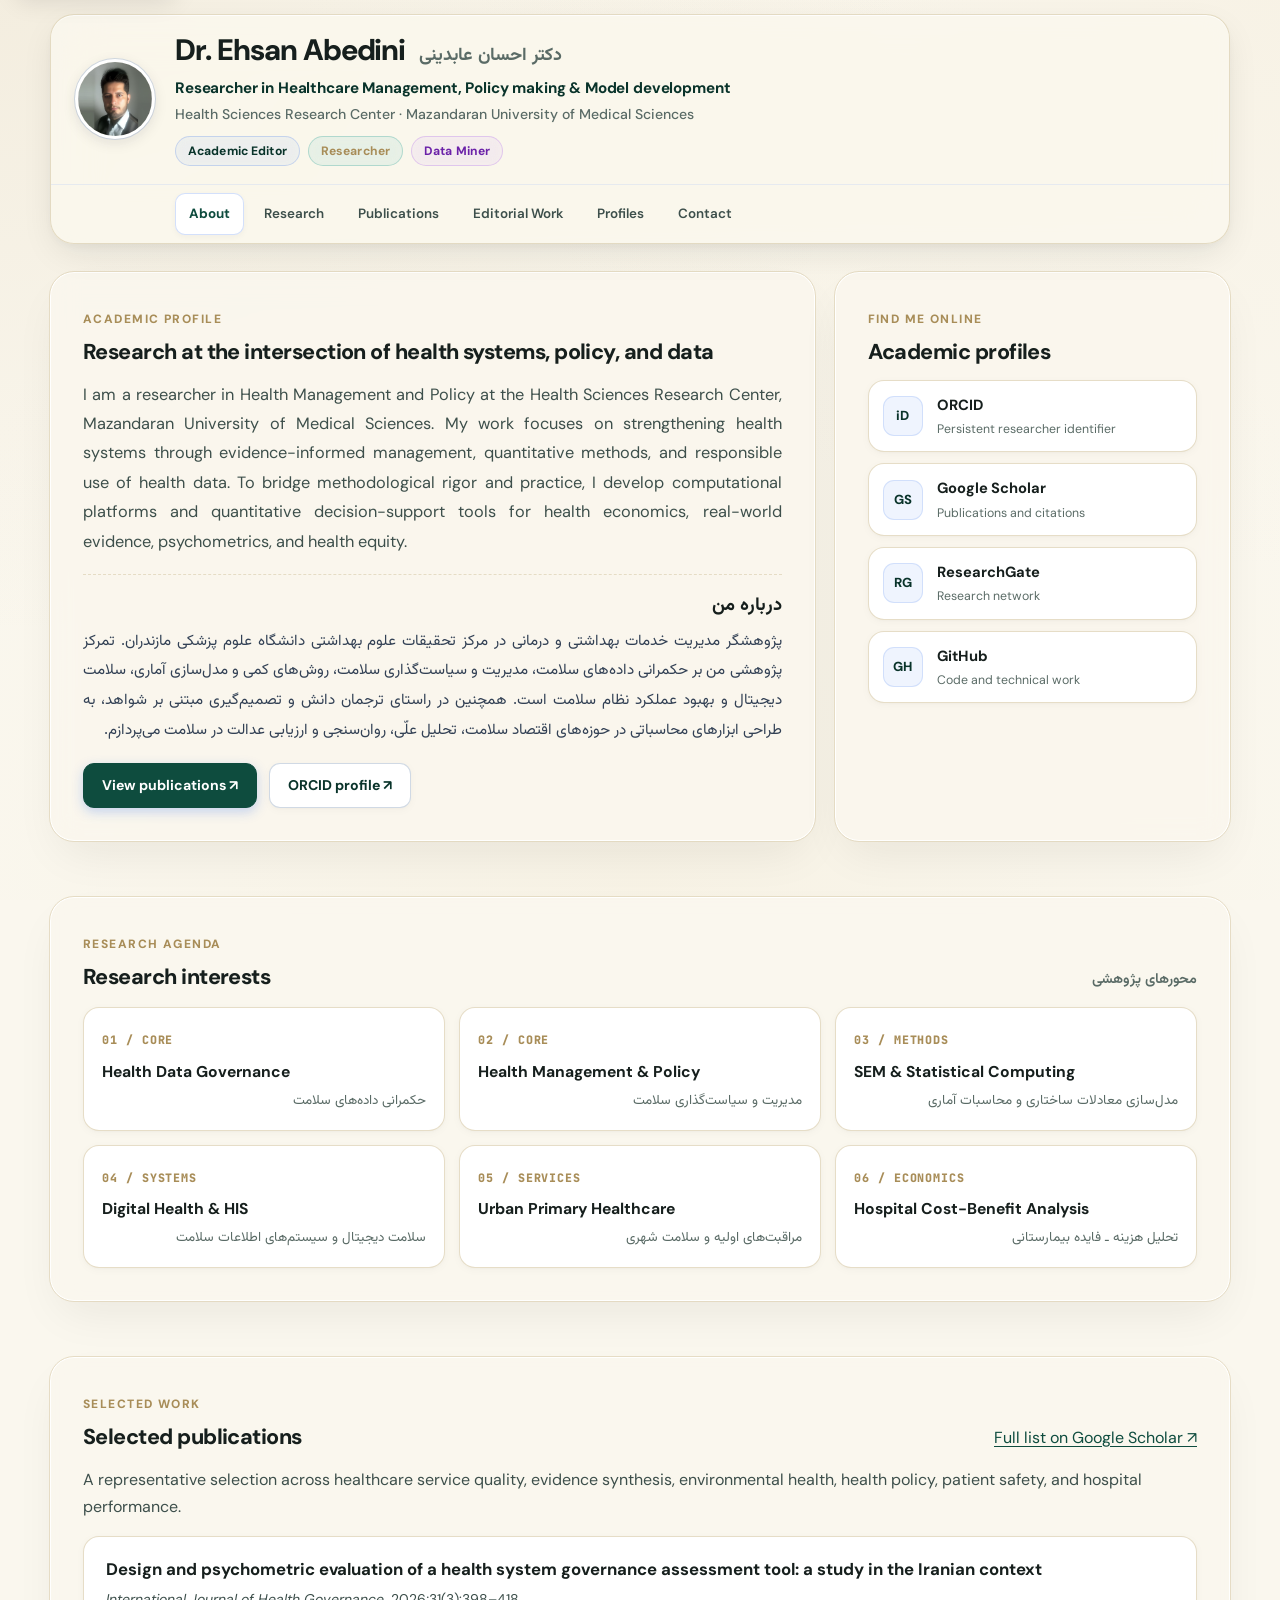
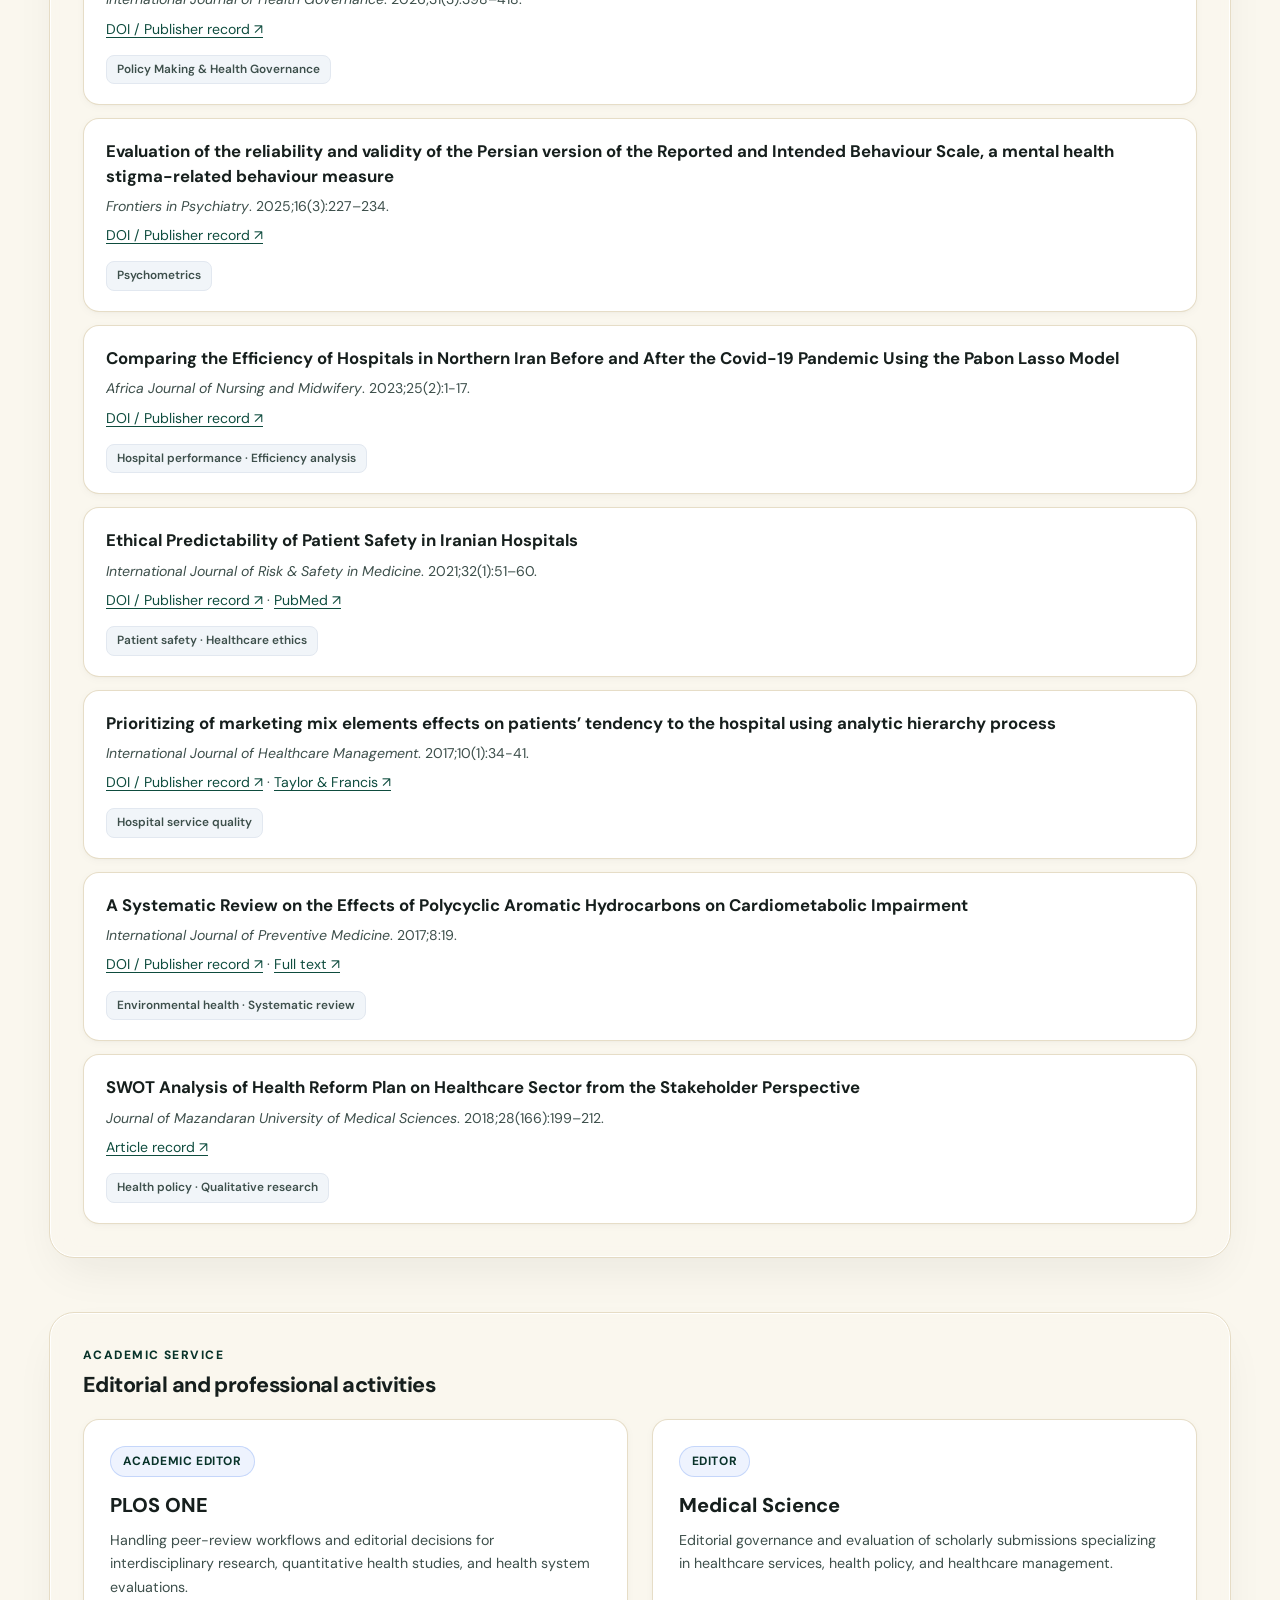
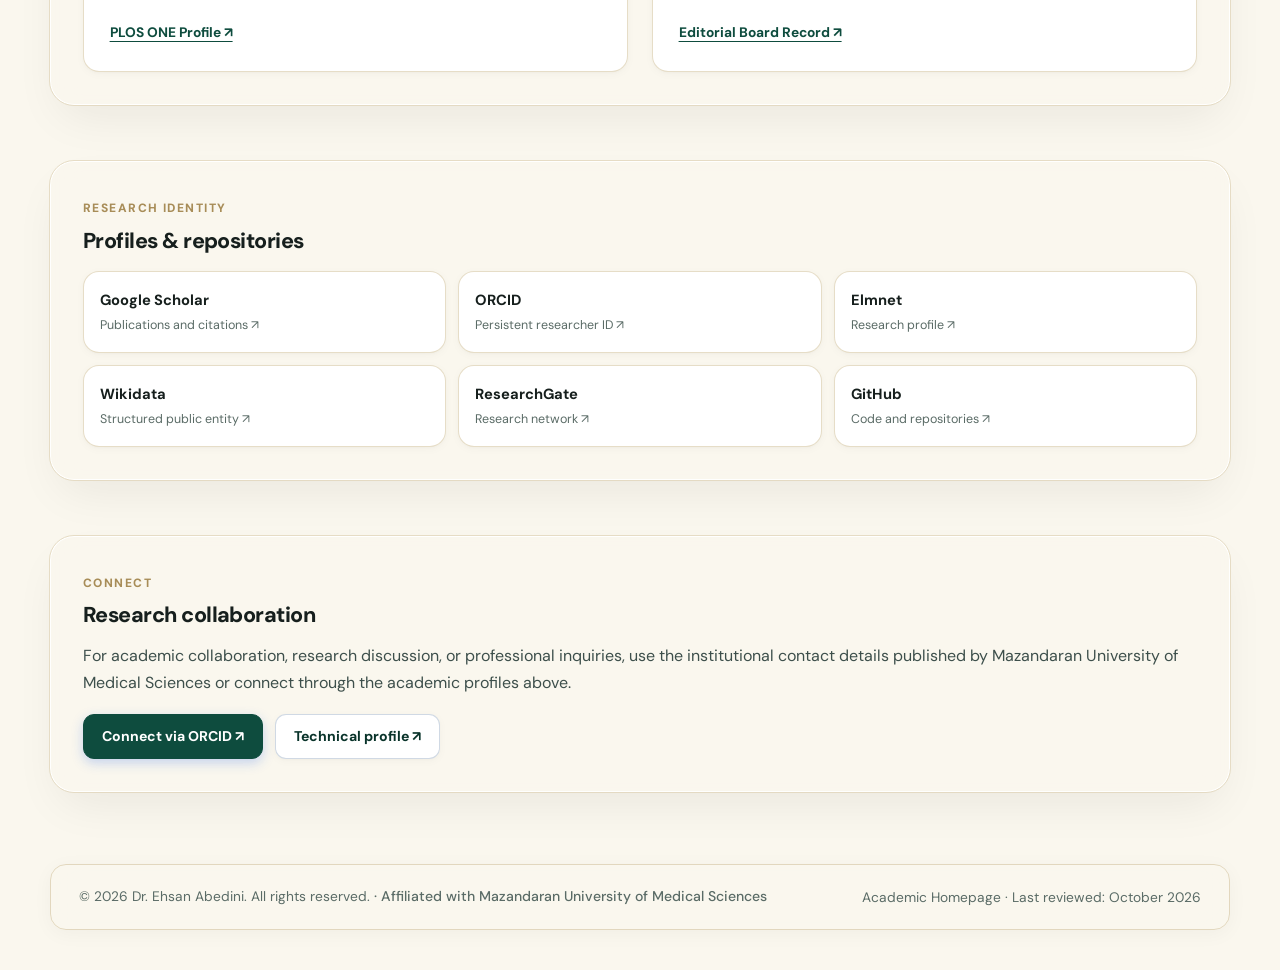
==== index.html @ 4b12a51d "Update index.html" ====
<!doctype html>
<html lang="en">
  <head>
    <meta charset="utf-8" />
    <meta
      name="viewport"
      content="width=device-width, initial-scale=1"
    />
    <meta
      name="theme-color"
      content="#f6f8fc"
    />
    <meta
      name="author"
      content="Ehsan Abedini"
    />
    <meta
      name="robots"
      content="index, follow, max-image-preview:large"
    />
    <title>
      دکتر احسان عابدینی | Dr. Ehsan Abedini | Health Management &amp; Policy
      Research
    </title>
    <meta
      name="description"
      content="دکتر احسان عابدینی، پژوهشگر مدیریت و سیاست‌گذاری سلامت، حکمرانی داده‌های سلامت و روش‌های کمی. Academic profile of Dr. Ehsan Abedini, health management & policy researcher."
    />
    <meta
      name="keywords"
      content="احسان عابدینی, دکتر احسان عابدینی, مدیریت سلامت, مدلسازی معادلات ساختاری, دانشگاه علوم پزشکی مازندران, Ehsan Abedini"
    />
    <link
      rel="canonical"
      href="https://ehsan-abedini.github.io/"
    />
    <meta
      property="og:type"
      content="profile"
    />
    <meta
      property="og:site_name"
      content="Dr. Ehsan Abedini — Academic Homepage"
    />
    <meta
      property="og:locale"
      content="en_US"
    />
    <meta
      property="og:locale:alternate"
      content="fa_IR"
    />
    <meta
      property="og:title"
      content="دکتر احسان عابدینی | Dr. Ehsan Abedini | Health Management &amp; Policy Research"
    />
    <meta
      property="og:description"
      content="دکتر احسان عابدینی؛ پژوهشگر مدیریت سلامت و روش‌های کمی، دانشگاه علوم پزشکی مازندران. Research in health policy, data governance & quantitative methods."
    />
    <meta
      property="og:url"
      content="https://ehsan-abedini.github.io/"
    />
    <meta
      property="og:image"
      content="https://ehsan-abedini.github.io/assets/drea.jpg"
    />
    <meta
      property="og:image:type"
      content="image/jpeg"
    />
    <meta
      property="og:image:width"
      content="844"
    />
    <meta
      property="og:image:height"
      content="844"
    />
    <meta
      property="og:image:alt"
      content="Portrait of Dr. Ehsan Abedini"
    />
    <meta
      name="twitter:card"
      content="summary_large_image"
    />
    <meta
      name="twitter:title"
      content="Dr. Ehsan Abedini | Health Management &amp; Policy Research"
    />
    <meta
      name="twitter:description"
      content="Academic profile and selected publications of Dr. Ehsan Abedini."
    />
    <meta
      name="twitter:image"
      content="https://ehsan-abedini.github.io/assets/drea.jpg"
    />
    <meta
      name="twitter:image:alt"
      content="Portrait of Dr. Ehsan Abedini"
    />
  <!-- Favicon & Apple Touch Icon (Circular PNG) -->
  <link rel="icon" type="image/png" sizes="32x32" href="assets/favicon.png">
  <link rel="icon" type="image/png" sizes="16x16" href="assets/favicon.png">
  <link rel="apple-touch-icon" href="assets/favicon.png">

    <!-- Google Fonts: DM Sans, Vazirmatn, JetBrains Mono -->
    <link
      rel="preconnect"
      href="https://fonts.googleapis.com"
    />
    <link
      rel="preconnect"
      href="https://fonts.gstatic.com"
      crossorigin
    />
    <link
      href="https://fonts.googleapis.com/css2?family=DM+Sans:ital,opsz,wght@0,9..40,400..800;1,9..40,400..700&family=JetBrains+Mono:wght@500;700&family=Vazirmatn:wght@400;500;600;700;800&display=swap"
      rel="stylesheet"
    />
      <!-- Modular Stylesheets -->
  <link rel="stylesheet" href="css/main.css">
  <link rel="stylesheet" href="css/toolkit.css">

    <!-- Schema.org JSON-LD دست‌نخورده برای حفظ کامل سئو و متادیتاها -->
    <script type="application/ld+json">
      {
        "@context": "https://schema.org",
        "@graph": [
          {
            "@type": "WebSite",
            "@id": "https://ehsan-abedini.github.io/#website",
            "url": "https://ehsan-abedini.github.io/",
            "name": "دکتر احسان عابدینی | Dr. Ehsan Abedini — Academic Homepage",
            "inLanguage": ["en", "fa"],
            "publisher": { "@id": "https://ehsan-abedini.github.io/#person" }
          },
          {
            "@type": "WebPage",
            "@id": "https://ehsan-abedini.github.io/#webpage",
            "url": "https://ehsan-abedini.github.io/",
            "name": "دکتر احسان عابدینی | Dr. Ehsan Abedini - Health Policy & Data Governance",
            "description": "دکتر احسان عابدینی، پژوهشگر مدیریت و سیاست‌گذاری سلامت، حکمرانی داده‌های سلامت و روش‌های کمی. Academic profile of Dr. Ehsan Abedini, health management & policy researcher.",
            "inLanguage": ["en", "fa"],
            "isPartOf": { "@id": "https://ehsan-abedini.github.io/#website" },
            "mainEntity": { "@id": "https://ehsan-abedini.github.io/#person" }
          },
          {
            "@type": "Organization",
            "@id": "https://ehsan-abedini.github.io/#organization",
            "name": "Mazandaran University of Medical Sciences",
            "alternateName": "دانشگاه علوم پزشکی مازندران"
          },
          {
            "@type": "ResearchOrganization",
            "@id": "https://ehsan-abedini.github.io/#research-center",
            "name": "Health Sciences Research Center",
            "alternateName": "مرکز تحقیقات علوم بهداشتی",
            "parentOrganization": {
              "@id": "https://ehsan-abedini.github.io/#organization"
            }
          },
          {
            "@type": "Person",
            "@id": "https://ehsan-abedini.github.io/#person",
            "name": "احسان عابدینی",
            "alternateName": [
              "Ehsan Abedini",
              "دکتر احسان عابدینی",
              "Dr. Ehsan Abedini"
            ],
            "honorificPrefix": "Dr.",
            "url": "https://ehsan-abedini.github.io/",
            "image": "https://ehsan-abedini.github.io/drea.jpg",
            "jobTitle": "Researcher in Health Management and Policy",
            "affiliation": {
              "@id": "https://ehsan-abedini.github.io/#research-center"
            },
            "worksFor": {
              "@id": "https://ehsan-abedini.github.io/#organization"
            },
            "knowsAbout": [
              "Health Data Governance",
              "Health Management and Policy",
              "Structural Equation Modeling",
              "Statistical Computing with R",
              "Digital Health",
              "Health Information Systems",
              "Urban Primary Healthcare",
              "Hospital Cost-Benefit Analysis",
              "حکمرانی داده‌های سلامت",
              "مدیریت و سیاست‌گذاری سلامت",
              "مدل‌سازی معادلات ساختاری",
              "محاسبات آماری در R",
              "سلامت دیجیتال",
              "تحلیل هزینه ـ فایده بیمارستانی"
            ],
            "sameAs": [
              "https://orcid.org/0000-0003-3767-0780",
              "https://scholar.google.com/citations?user=ncZmq8oAAAAJ",
              "https://elmnet.ir/eid/d-0053-9819",
              "https://www.researchgate.net/profile/Ehsan-Abedini",
              "https://www.wikidata.org/wiki/Q141622304",
              "https://www.linkedin.com/in/ehsan-abedini-262438109/",
              "https://github.com/ehsan-abedini"
            ],
            "mainEntityOfPage": {
              "@id": "https://ehsan-abedini.github.io/#webpage"
            }
          }
        ]
      }
    </script>
  </head>
  <body>
    <a
      class="skip-link"
      href="#main"
      >Skip to content</a
    >

    <div
      class="progress"
      aria-hidden="true"
    >
      <span id="progressBar"></span>
    </div>

    <!-- هدر شیشه‌ای و اصیل با حفظ دقیق فرمول هندسی تراز آواتار -->
    <header class="site-header">
      <div class="header-inner">
        <img
          class="avatar"
          src="assets/drea.jpg"
          width="80"
          height="80"
          alt="Portrait of Dr. Ehsan Abedini"
          fetchpriority="high"
        />
        <div class="identity">
          <div class="name-line">
            <h1>Dr. Ehsan Abedini</h1>
            <span
              class="name-fa fa"
              lang="fa"
              >دکتر احسان عابدینی</span
            >
          </div>
          <p class="role">
            Researcher in Healthcare Management, Policy making &amp; Model development
          </p>
          <p class="affiliation">
            Health Sciences Research Center · Mazandaran University of Medical
            Sciences
          </p>
          <div class="badges">
            <span class="badge">Academic Editor</span>
            <span class="badge teal">Researcher</span>
            <span class="badge data-miner">Data Miner</span>
          </div>
        </div>
      </div>
      <nav aria-label="Main navigation">
        <a href="#about">About</a>
        <a href="#research">Research</a>
        <a href="#publications">Publications</a>
        <a href="#academic-service">Editorial Work</a>
        <a href="#profiles">Profiles</a>
        <a href="#contact">Contact</a>
      </nav>
    </header>

    <main id="main">
      <div
        class="hero"
        id="about"
      >
        <section class="panel">
          <span class="eyebrow">Academic profile</span>
          <h2>
            Research at the intersection of health systems, policy, and data
          </h2>
          <p class="lead">
            I am a researcher in Health Management and Policy at the Health
            Sciences Research Center, Mazandaran University of Medical Sciences.
            My work focuses on strengthening health systems through
            evidence-informed management, quantitative methods, and responsible
            use of health data. To bridge methodological rigor and practice, I
            develop computational platforms and quantitative decision-support
            tools for health economics, real-world evidence, psychometrics, and
            health equity.
          </p>
          <div
            class="fa-card fa"
            lang="fa"
          >
            <h3>درباره من</h3>
            <p>
              پژوهشگر مدیریت خدمات بهداشتی و درمانی در مرکز تحقیقات علوم بهداشتی
              دانشگاه علوم پزشکی مازندران. تمرکز پژوهشی من بر حکمرانی داده‌های
              سلامت، مدیریت و سیاست‌گذاری سلامت، روش‌های کمی و مدل‌سازی آماری،
              سلامت دیجیتال و بهبود عملکرد نظام سلامت است. همچنین در راستای
              ترجمان دانش و تصمیم‌گیری مبتنی بر شواهد، به طراحی ابزارهای
              محاسباتی در حوزه‌های اقتصاد سلامت، تحلیل علّی، روان‌سنجی و ارزیابی
              عدالت در سلامت می‌پردازم.
            </p>
          </div>
          <div class="cta">
            <a
              class="button"
              href="https://scholar.google.com/citations?user=ncZmq8oAAAAJ"
              target="_blank"
              rel="noopener noreferrer"
              >View publications ↗</a
            >
            <a
              class="button secondary"
              href="https://orcid.org/0000-0003-3767-0780"
              target="_blank"
              rel="noopener noreferrer"
              >ORCID profile ↗</a
            >
          </div>
        </section>

        <aside
          class="panel"
          aria-labelledby="connect-heading"
        >
          <span class="eyebrow">Find me online</span>
          <h2 id="connect-heading">Academic profiles</h2>
          <div class="quick-links">
            <a
              class="quick-link"
              href="https://orcid.org/0000-0003-3767-0780"
              target="_blank"
              rel="noopener noreferrer"
            >
              <span class="link-icon">iD</span>
              <span>
                <strong>ORCID</strong>
                <small>Persistent researcher identifier</small>
              </span>
            </a>
            <a
              class="quick-link"
              href="https://scholar.google.com/citations?user=ncZmq8oAAAAJ"
              target="_blank"
              rel="noopener noreferrer"
            >
              <span class="link-icon">GS</span>
              <span>
                <strong>Google Scholar</strong>
                <small>Publications and citations</small>
              </span>
            </a>
            <a
              class="quick-link"
              href="https://www.researchgate.net/profile/Ehsan-Abedini"
              target="_blank"
              rel="noopener noreferrer"
            >
              <span class="link-icon">RG</span>
              <span>
                <strong>ResearchGate</strong>
                <small>Research network</small>
              </span>
            </a>
            <a
              class="quick-link"
              href="https://github.com/ehsan-abedini"
              target="_blank"
              rel="noopener noreferrer"
            >
              <span class="link-icon">GH</span>
              <span>
                <strong>GitHub</strong>
                <small>Code and technical work</small>
              </span>
            </a>
          </div>
        </aside>
      </div>

      <section
        class="panel section"
        id="research"
      >
        <div class="section-heading">
          <div>
            <span class="eyebrow">Research agenda</span>
            <h2>Research interests</h2>
          </div>
          <p
            class="fa"
            lang="fa"
          >
            محورهای پژوهشی
          </p>
        </div>
        <div class="interest-grid">
          <article class="interest">
            <span class="num">01 / CORE</span>
            <h3>Health Data Governance</h3>
            <p
              class="fa"
              lang="fa"
            >
              حکمرانی داده‌های سلامت
            </p>
          </article>
          <article class="interest">
            <span class="num">02 / CORE</span>
            <h3>Health Management &amp; Policy</h3>
            <p
              class="fa"
              lang="fa"
            >
              مدیریت و سیاست‌گذاری سلامت
            </p>
          </article>
          <article class="interest">
            <span class="num">03 / METHODS</span>
            <h3>SEM &amp; Statistical Computing</h3>
            <p
              class="fa"
              lang="fa"
            >
              مدل‌سازی معادلات ساختاری و محاسبات آماری
            </p>
          </article>
          <article class="interest">
            <span class="num">04 / SYSTEMS</span>
            <h3>Digital Health &amp; HIS</h3>
            <p
              class="fa"
              lang="fa"
            >
              سلامت دیجیتال و سیستم‌های اطلاعات سلامت
            </p>
          </article>
          <article class="interest">
            <span class="num">05 / SERVICES</span>
            <h3>Urban Primary Healthcare</h3>
            <p
              class="fa"
              lang="fa"
            >
              مراقبت‌های اولیه و سلامت شهری
            </p>
          </article>
          <article class="interest">
            <span class="num">06 / ECONOMICS</span>
            <h3>Hospital Cost-Benefit Analysis</h3>
            <p
              class="fa"
              lang="fa"
            >
              تحلیل هزینه ـ فایده بیمارستانی
            </p>
          </article>
        </div>
      </section>

      <section
        class="panel section"
        id="publications"
      >
        <div class="section-heading">
          <div>
            <span class="eyebrow">Selected work</span>
            <h2>Selected publications</h2>
          </div>
          <a
            href="https://scholar.google.com/citations?user=ncZmq8oAAAAJ"
            target="_blank"
            rel="noopener noreferrer"
            >Full list on Google Scholar ↗</a
          >
        </div>
        
        <p style="color: var(--ink-secondary); margin-bottom: 16px">
          A representative selection across healthcare service quality, evidence
          synthesis, environmental health, health policy, patient safety, and
          hospital performance.
        </p>
        
        <div class="publication-list">
          
        <article class="publication">
            <h3>
              Design and psychometric evaluation of a health system governance assessment tool: a study in the Iranian context
            </h3>
            <p>
            <p><em>International Journal of Health Governance</em>. 2026;31(3):398–418.</p>
            <p>
              <a
                href="https://doi.org/10.1108/IJHG-07-2025-0104"
                target="_blank"
                rel="noopener noreferrer"
                >DOI / Publisher record ↗</a
              >

            </p>
            <span class="status">Policy Making & Health Governance</span>
          </article>
          <article class="publication">
            <h3>
              Evaluation of the reliability and validity of the Persian version of the Reported and Intended Behaviour Scale, a mental health stigma-related behaviour measure
            </h3>

            <p>
              <em>Frontiers in Psychiatry</em>. 2025;16(3):227–234.
            </p>
            <p>
              <a
                href="https://doi.org/10.3389/fpsyt.2025.1553002"
                target="_blank"
                rel="noopener noreferrer"
                >DOI / Publisher record ↗</a
              >

            </p>
            <span class="status">Psychometrics</span>
          </article>
          
        <article class="publication">
            <h3>
              Comparing the Efficiency of Hospitals in Northern Iran Before and
              After the Covid-19 Pandemic Using the Pabon Lasso Model
            </h3>

            <p><em>Africa Journal of Nursing and Midwifery</em>. 2023;25(2):1-17.</p>
            <p>
              <a
                href="https://doi.org/10.21203/rs.3.rs-2502495/v1"
                target="_blank"
                rel="noopener noreferrer"
                >DOI / Publisher record ↗</a
              >
            </p>
            <span class="status"
              >Hospital performance · Efficiency analysis</span
            >
          </article>
                    <article class="publication">
            <h3>
              Ethical Predictability of Patient Safety in Iranian Hospitals
            </h3>
            <p>

            <p>
              <em>International Journal of Risk &amp; Safety in Medicine</em>.
              2021;32(1):51–60.
            </p>
            <p>
              <a
                href="https://doi.org/10.3233/JRS-200022"
                target="_blank"
                rel="noopener noreferrer"
                >DOI / Publisher record ↗</a
              >
              ·
              <a
                href="https://pubmed.ncbi.nlm.nih.gov/32597821/"
                target="_blank"
                rel="noopener noreferrer"
                >PubMed ↗</a
              >
            </p>
            <span class="status">Patient safety · Healthcare ethics</span>
          </article>
          
        <article class="publication">
            <h3>
              Prioritizing of marketing mix elements effects on patients’ tendency to the hospital using analytic hierarchy process
            </h3>
            <p>

            <p><em>International Journal of Healthcare Management</em>. 2017;10(1):34-41.</p>
            <p>
              <a
                href="https://doi.org/10.1080/20479700.2016.1231435"
                target="_blank"
                rel="noopener noreferrer"
                >DOI / Publisher record ↗</a
              >
              ·
              <a
                href="https://www.tandfonline.com/doi/abs/10.1080/20479700.2016.1231435"
                target="_blank"
                rel="noopener noreferrer"
                >Taylor & Francis ↗</a
              >
            </p>
            <span class="status">Hospital service quality</span>
          </article>

          <article class="publication">
            <h3>
              A Systematic Review on the Effects of Polycyclic Aromatic
              Hydrocarbons on Cardiometabolic Impairment
            </h3>
            <p>

            <p>
              <em>International Journal of Preventive Medicine</em>. 2017;8:19.
            </p>
            <p>
              <a
                href="https://doi.org/10.4103/ijpvm.IJPVM_144_17"
                target="_blank"
                rel="noopener noreferrer"
                >DOI / Publisher record ↗</a
              >
              ·
              <a
                href="https://pmc.ncbi.nlm.nih.gov/articles/PMC5404352/"
                target="_blank"
                rel="noopener noreferrer"
                >Full text ↗</a
              >
            </p>
            <span class="status">Environmental health · Systematic review</span>
          </article>

          <article class="publication">
            <h3>
              SWOT Analysis of Health Reform Plan on Healthcare Sector from the
              Stakeholder Perspective
            </h3>

            <p>
              <em>Journal of Mazandaran University of Medical Sciences</em>.
              2018;28(166):199–212.
            </p>
            <p>
              <a
                href="https://www.researchgate.net/publication/331997089_SWOT_analysis_of_health_reform_plan_on_healthcare_sector_from_the_stakeholder_perspective"
                target="_blank"
                rel="noopener noreferrer"
                >Article record ↗</a
              >
            </p>
            <span class="status">Health policy · Qualitative research</span>
          </article>

        </div>
      </section>

      <section
        class="panel section"
        id="academic-service"
      >
        <div class="service-kicker">ACADEMIC SERVICE</div>
        <h2 class="service-heading">Editorial and professional activities</h2>

        <div class="editorial-portfolio-grid">
          <!-- Card 1: PLOS ONE -->
          <article class="editorial-card">
            <div class="editorial-badge">Academic Editor</div>
            <h3 class="editorial-journal">PLOS ONE</h3>
            <p class="editorial-summary">
              Handling peer-review workflows and editorial decisions for
              interdisciplinary research, quantitative health studies, and
              health system evaluations.
            </p>
            <div class="editorial-footer">
              <a
                href="https://journals.plos.org/plosone/"
                target="_blank"
                rel="noopener noreferrer"
                class="journal-official-link"
              >
                PLOS ONE Profile ↗
              </a>
            </div>
          </article>

          <!-- Card 2: Medical Science -->
          <article class="editorial-card">
            <div class="editorial-badge">Editor</div>
            <h3 class="editorial-journal">Medical Science</h3>
            <p class="editorial-summary">
              Editorial governance and evaluation of scholarly submissions
              specializing in healthcare services, health policy, and healthcare
              management.
            </p>
            <div class="editorial-footer">
              <a
                href="https://discoveryjournals.org/medicalscience/Editorial_Board/index.htm"
                target="_blank"
                rel="noopener noreferrer"
                class="journal-official-link"
              >
                Editorial Board Record ↗
              </a>
            </div>
          </article>
        </div>
      </section>

      <section
        class="panel section"
        id="profiles"
      >
        <div class="section-heading">
          <div>
            <span class="eyebrow">Research identity</span>
            <h2>Profiles &amp; repositories</h2>
          </div>
        </div>
        <div class="profile-grid">
          <a
            class="profile"
            href="https://scholar.google.com/citations?user=ncZmq8oAAAAJ"
            target="_blank"
            rel="noopener noreferrer"
            ><strong>Google Scholar</strong
            ><span>Publications and citations ↗</span></a
          >
          <a
            class="profile"
            href="https://orcid.org/0000-0003-3767-0780"
            target="_blank"
            rel="noopener noreferrer"
            ><strong>ORCID</strong><span>Persistent researcher ID ↗</span></a
          >
          <a
            class="profile"
            href="https://elmnet.ir/eid/d-0053-9819"
            target="_blank"
            rel="noopener noreferrer"
            ><strong>Elmnet</strong><span>Research profile ↗</span></a
          >
          <a
            class="profile"
            href="https://www.wikidata.org/wiki/Q141622304"
            target="_blank"
            rel="noopener noreferrer"
            ><strong>Wikidata</strong><span>Structured public entity ↗</span></a
          >
          <a
            class="profile"
            href="https://www.researchgate.net/profile/Ehsan-Abedini"
            target="_blank"
            rel="noopener noreferrer"
            ><strong>ResearchGate</strong><span>Research network ↗</span></a
          >
          <a
            class="profile"
            href="https://github.com/ehsan-abedini"
            target="_blank"
            rel="noopener noreferrer"
            ><strong>GitHub</strong><span>Code and repositories ↗</span></a
          >
        </div>
      </section>

      <section
        class="panel section"
        id="contact"
      >
        <span class="eyebrow">Connect</span>
        <h2>Research collaboration</h2>
        <p style="color: var(--ink-secondary)">
          For academic collaboration, research discussion, or professional
          inquiries, use the institutional contact details published by
          Mazandaran University of Medical Sciences or connect through the
          academic profiles above.
        </p>
        <div class="cta">
          <a
            class="button"
            href="https://orcid.org/0000-0003-3767-0780"
            target="_blank"
            rel="noopener noreferrer"
            >Connect via ORCID ↗</a
          >
          <a
            class="button secondary"
            href="https://github.com/ehsan-abedini"
            target="_blank"
            rel="noopener noreferrer"
            >Technical profile ↗</a
          >
        </div>
      </section>

    </main>

    <footer class="site-footer">
        <div class="footer-container">
          <div class="footer-left">
            <span class="copyright"
              >© 2026 Dr. Ehsan Abedini. All rights reserved.</span
            >
            <span class="affiliation"
              >· Affiliated with Mazandaran University of Medical Sciences</span
            >
          </div>
          <span class="footer-right"
            >Academic Homepage · Last reviewed: October 2026</span
          >
        </div>
      </footer>

    <button
      class="back-top"
      id="backToTop"
      type="button"
      aria-label="Back to top"
      title="Back to top"
    >
      ↑
    </button>

      <!-- Modular Scripts -->
    <script src="js/main.js" defer></script>
    <script
      data-goatcounter="https://ehsanabedini.goatcounter.com/count"
      async
      src="//gc.zgo.at/count.js"
    ></script>
  </body>
</html>
---- css/main.css ----
:root {
        color-scheme: light;
        
        /* ۱. پایه‌های سطوح و پس‌زمینه (Parchment Surfaces) */
        --bg-parchment: #FAF7EE;              /* پس‌زمینه اصلی صفحه */
        --card-nokhodi: #F3EBD7;              /* پس‌زمینه کارت‌های بنتو */
        --paper: rgba(250, 247, 238, 0.90);    /* سطح کاغذ گرم و شیشه‌ای هدر و ماژول‌ها */
        --paper-solid: #FDFBF7;               /* کاغذ سفید گرم (بدون خیرگی مانیتور) */

        /* ۲. متون و تایپوگرافی مرکبی (Archival Ink Typography) */
        --ink: #161F1D;                       /* مرکب آرشیوی بسیار خوانا و باوقار */
        --ink-primary: #161F1D;               /* همگام‌سازی با متغیر جدید */
        --ink-secondary: #3D4F4B;             /* مرکب ثانویه با وقار */
        --muted: #5A6B66;                     /* توضیحات کم‌اهمیت‌تر، زیرعنوان‌ها و سال‌ها */
        --ink-muted: #5A6B66;

        /* ۳. رنگ سازمانی زمردی دانشگاهی (Oxford/Emerald Brand) */
        --brand: #0E4C3E;                     /* سبز زمردی عمیق */
        --emerald-accent: #0E4C3E;
        --brand-dark: #09332A;                /* حالت هاور تیره */
        --brand-deep: #07251E;                /* به جای آبی قدیمی، زمردی خیلی تیره */
        --brand-glow: rgba(14, 76, 62, 0.15); /* درخشش ملایم زمردی */

        /* ۴. هایلایت‌های طلایی کتابخانه‌ای (Scholarly Gold) */
        --gold-accent: #C4A875;
        --teal: #C4A875;                      /* ارجاع هوشمندانه برای سازگاری با کلاس‌های موجود */
        --teal-dark: #A88D58;
        --teal-glow: rgba(196, 168, 117, 0.20);

        /* ۵. خطوط، کادرها و بردرهای گرم (Warm Borders) */
        --line: rgba(226, 215, 190, 0.85);    /* خطوط تفکیک بر پایه گرمای خاکی */
        --line-subtle: rgba(226, 215, 190, 0.50);
        --border-warm: #E2D7BE;

        /* ۶. محیط کدنویسی و ترمینال آماری (R / Terminal Box) */
        --terminal-bg: #111C18;               /* پس‌زمینه مشکی-سبز بسیار تیره */
        --terminal-text: #E5F0ED;             /* فونت سفید-زمردی خوانا */

        /* ۷. فرم و گوشه‌ها (Geometry) */
        --radius-lg: 24px;
        --radius-md: 16px;
        --radius-sm: 10px;

        /* ۸. سایه‌های ارگانیک متناسب با جوهر تیره (به جای سایه آبی استارتاپی) */
        --shadow-ambient: 0 20px 48px -12px rgba(22, 31, 29, 0.08);
        --shadow-hover: 0 24px 52px -10px rgba(14, 76, 62, 0.14); /* هاور زمردی نرم و مجلل */
        --shadow-card:
          0 2px 10px rgba(22, 31, 29, 0.03), 0 1px 3px rgba(22, 31, 29, 0.02);

        --max: 1180px;
      }

      * {
        box-sizing: border-box;
      }

      html {
        scroll-behavior: smooth;
        scroll-padding-top: 110px;
      }

      body {
        margin: 0;
        color: var(--ink);
        font-family:
          "DM Sans",
          -apple-system,
          BlinkMacSystemFont,
          "Segoe UI",
          Roboto,
          sans-serif;
        /* پس‌زمینه پایه: نخودی استخوانی ملایم */
        background-color: #FAF7EE;
        /* هاله‌های نوری گرم: عسلی/خاکی ملایم در گوشه‌ها برای ایجاد عمق ارگانیک */
        background-image:
          radial-gradient(
            at 0% 0%,
            rgba(196, 168, 117, 0.12) 0px,
            transparent 50%
          ),
          radial-gradient(
            at 100% 0%,
            rgba(223, 199, 155, 0.10) 0px,
            transparent 45%
          ),
          radial-gradient(
            at 50% 100%,
            rgba(243, 235, 215, 0.4) 0px,
            transparent 80%
          );

        background-attachment: fixed;
        line-height: 1.65;
        -webkit-font-smoothing: antialiased;
        -moz-osx-font-smoothing: grayscale;
      }

      a {
        color: var(--brand);
        text-underline-offset: 3px;
        overflow-wrap: anywhere;
        transition: color 0.2s ease;
      }

      a:hover {
        color: var(--brand-dark);
      }

      img {
        max-width: 100%;
        display: block;
      }

      section[id],
      div[id] {
        scroll-margin-top: 115px;
      }

      a:focus-visible,
      button:focus-visible {
        outline: 3px solid #f59e0b;
        outline-offset: 3px;
        border-radius: 8px;
      }

      .fa,
      [lang="fa"] {
        font-family: "Vazirmatn", sans-serif;
      }

      .fa {
        direction: rtl;
      }

      .skip-link {
        position: absolute;
        top: -60px;
        left: 1rem;
        z-index: 2000;
        background: #ffffff;
        color: var(--ink);
        font-weight: 700;
        padding: 0.8rem 1.2rem;
        border-radius: 12px;
        box-shadow: 0 10px 25px rgba(0, 0, 0, 0.1);
        text-decoration: none;
        transition: top 0.2s cubic-bezier(0.16, 1, 0.3, 1);
      }

      .skip-link:focus {
        top: 1rem;
      }

      /* 1. Progress Bar شیک و گرادیانی */
      .progress {
        position: fixed;
        inset: 0 0 auto;
        height: 3.5px;
        z-index: 1001;
        background: transparent;
      }

      .progress span {
        display: block;
        height: 100%;
        width: 0;
        background: linear-gradient(90deg, #2563eb, #0d9488, #4f46e5);
        box-shadow: 0 0 10px rgba(37, 99, 235, 0.5);
      }

      /* 2. Site Header با جلوه بلور فوق‌العاده باکلاس و بردر نوری */
      .site-header {
        position: sticky;
        top: 14px;
        z-index: 1000;
        width: min(calc(100% - 32px), var(--max));
        margin: 14px auto 0;
        
        /* تغییرات جدید برای تفکیک عالی روی کارت‌های سفید/نخودی */
        background: rgba(250, 247, 238, 0.88); /* پس‌زمینه نخودی مات و باکیفیت */
        border: 1px solid rgba(226, 215, 190, 0.9); /* بردر گرم و مشخص */
        border-radius: var(--radius-lg);
        
        backdrop-filter: blur(24px) saturate(200%);
        -webkit-backdrop-filter: blur(24px) saturate(200%);
        
        box-shadow:
          0 12px 35px -6px rgba(22, 31, 29, 0.1),
          0 4px 12px -2px rgba(22, 31, 29, 0.05),
          inset 0 1px 0 rgba(255, 255, 255, 0.8);

        --header-pad-x: 24px;
        --avatar-size: 80px;
        --header-gap: 20px;
        --content-indent: calc(
          var(--header-pad-x) + var(--avatar-size) + var(--header-gap)
        );
      }


      .header-inner {
        display: flex;
        align-items: center;
        gap: var(--header-gap);
        padding: 18px var(--header-pad-x);
      }

      .avatar {
        width: var(--avatar-size);
        height: var(--avatar-size);
        border-radius: 50%;
        object-fit: cover;
        border: 3.5px solid #ffffff;
        box-shadow:
          0 4px 14px rgba(15, 23, 42, 0.1),
          0 0 0 1px rgba(203, 213, 225, 0.8);
        flex: 0 0 auto;
        background: #e2e8f0;
        transition: transform 0.3s ease;
      }

      .avatar:hover {
        transform: scale(1.03);
      }

      .identity {
        flex: 1;
        min-width: 0;
      }

      .name-line {
        display: flex;
        flex-wrap: wrap;
        align-items: baseline;
        gap: 6px 14px;
      }

      h1 {
        margin: 0;
        font-size: clamp(1.3rem, 3.2vw, 1.85rem);
        font-weight: 800;
        line-height: 1.2;
        letter-spacing: -0.035em;
        color: var(--ink);
      }

      .name-fa {
        font-size: 1.12rem;
        color: var(--muted);
        font-weight: 700;
      }

      .role {
        margin: 4px 0 0;
        color: var(--brand-dark);
        font-weight: 700;
        font-size: 0.95rem;
        letter-spacing: -0.01em;
      }

      .affiliation {
        margin: 2px 0 0;
        color: var(--muted);
        font-size: 0.88rem;
        font-weight: 500;
      }

      .badges {
        display: flex;
        flex-wrap: wrap;
        gap: 8px;
        margin-top: 10px;
      }

      .badge {
        display: inline-flex;
        align-items: center;
        gap: 6px;
        padding: 4px 12px;
        border-radius: 999px;
        border: 1px solid rgba(37, 99, 235, 0.2);
        background: rgba(37, 99, 235, 0.06);
        color: var(--brand-dark);
        font-size: 0.76rem;
        font-weight: 700;
        letter-spacing: 0.01em;
        backdrop-filter: blur(6px);
      }

      .badge.teal {
        color: var(--teal-dark);
        border-color: rgba(13, 148, 136, 0.25);
        background: rgba(13, 148, 136, 0.08);
      }

      .badge.data-miner {
        color: #6b21a8;
        border-color: rgba(147, 51, 234, 0.2);
        background: rgba(147, 51, 234, 0.06);
      }

      /* Navigation Bar & Scrollspy */
      nav {
        display: flex;
        flex-wrap: wrap;
        gap: 6px;
        border-top: 1px solid rgba(226, 232, 240, 0.8);
        padding: 8px var(--header-pad-x) 8px var(--content-indent);
      }

      nav a {
        display: inline-flex;
        align-items: center;
        min-height: 42px;
        text-decoration: none;
        color: var(--ink-secondary);
        font-size: 0.84rem;
        font-weight: 600;
        padding: 6px 14px;
        border-radius: 10px;
        transition: all 0.2s cubic-bezier(0.16, 1, 0.3, 1);
        position: relative;
      }

      nav a:hover {
        background: rgba(37, 99, 235, 0.06);
        color: var(--brand);
      }

      nav a.active {
        color: var(--brand);
        background: #ffffff;
        font-weight: 700;
        box-shadow:
          0 2px 6px rgba(15, 23, 42, 0.04),
          inset 0 0 0 1px rgba(37, 99, 235, 0.2);
      }
      
      /* =========================================================
         Header: Condensed / Shrink Mode (Center-Aligned Navbar)
         ========================================================= */
      .site-header {
        transition: padding 0.25s cubic-bezier(0.16, 1, 0.3, 1), box-shadow 0.25s ease;
      }

      .site-header.is-condensed {
        padding-top: 8px;
        padding-bottom: 8px;
        box-shadow: 0 8px 32px rgba(22, 31, 29, 0.12);
        display: flex;
        align-items: center;
        justify-content: space-between;
      }

      /* هویت فشرده در سمت چپ */
      .site-header.is-condensed .header-inner {
        padding: 0 !important;
        gap: 12px;
      }

      .site-header.is-condensed .identity {
        display: flex;
        align-items: center;
        margin: 0;
      }

      .site-header .avatar {
        transition: width 0.25s ease, height 0.25s ease;
      }

      .site-header.is-condensed .avatar {
        width: 38px;
        height: 38px;
      }

      .site-header h1 {
        transition: font-size 0.25s ease;
        margin: 0;
      }

      .site-header.is-condensed h1 {
        font-size: 1.05rem;
        white-space: nowrap;
      }

      /* مخفی‌سازی کامل متون ثانویه */
      .site-header.is-condensed .name-fa,
      .site-header.is-condensed .role,
      .site-header.is-condensed .affiliation,
      .site-header.is-condensed .badges {
        display: none !important;
      }

      /* ناوبری: مرکز‌چین و شناور در محور وسط */
      .site-header.is-condensed nav {
        margin: 0 auto !important; /* وسط‌چین کردن کامل دکمه‌ها */
        padding: 0 !important;
        border-top: none !important;
        display: flex;
        gap: 6px;
      }

      .site-header.is-condensed nav a {
        padding: 5px 12px;
        font-size: 0.82rem;
      }

      /* Main Wrapper */
      main {
        width: min(calc(100% - 32px), var(--max));
        margin: 28px auto 0;
      }

      .hero {
        display: grid;
        grid-template-columns: 1.45fr 0.75fr;
        gap: 20px;
        align-items: stretch;
      }

      /* Panels (شکیل‌تر شدن ساختار شیشه‌ای و سایه‌ها) */
      .panel {
        background: var(--paper);
        border: 1px solid rgba(255, 255, 255, 0.9);
        outline: 1px solid var(--line);
        border-radius: var(--radius-lg);
        box-shadow: var(--shadow-ambient);
        padding: clamp(22px, 3.5vw, 32px);
        backdrop-filter: blur(14px);
        -webkit-backdrop-filter: blur(14px);
      }

      .eyebrow {
        color: var(--teal-dark);
        text-transform: uppercase;
        font-size: 0.75rem;
        font-weight: 800;
        letter-spacing: 0.12em;
        margin: 0 0 8px;
        display: inline-block;
      }

      h2 {
        margin: 0 0 14px;
        font-size: 1.35rem;
        font-weight: 800;
        line-height: 1.3;
        letter-spacing: -0.025em;
        color: var(--ink);
      }

      h3 {
        margin: 0 0 7px;
        font-size: 1.05rem;
        font-weight: 700;
        line-height: 1.4;
        color: var(--ink);
      }

      p {
        margin: 0 0 12px;
      }

      .lead {
        font-size: 1.02rem;
        color: var(--ink-secondary);
        line-height: 1.8;
        text-align: justify;
        text-justify: inter-word;
        text-align-last: start;
      }

      /* کادر متن فارسی شکیل */
      .fa-card {
        margin-top: 18px;
        border-top: 1px dashed var(--line);
        padding-top: 18px;
      }

      .fa-card h3 {
        font-size: 1.15rem;
        color: var(--ink);
        margin-bottom: 8px;
      }

      .fa-card p {
        font-size: 0.95rem;
        line-height: 1.95;
        color: #334155;
        text-align: justify;
        text-justify: inter-word;
        text-align-last: start;
      }

      /* Quick Links سایدبار با طراحی غنی و تعاملی */
      .quick-links {
        display: grid;
        gap: 11px;
      }

      .quick-link {
        display: flex;
        gap: 14px;
        align-items: center;
        padding: 12px 14px;
        border: 1px solid var(--line);
        border-radius: var(--radius-md);
        background: #ffffff;
        color: var(--ink);
        text-decoration: none;
        box-shadow: var(--shadow-card);
        transition: all 0.22s cubic-bezier(0.16, 1, 0.3, 1);
      }

      .quick-link:hover {
        transform: translateY(-2px);
        border-color: rgba(37, 99, 235, 0.4);
        box-shadow: 0 10px 20px -3px rgba(37, 99, 235, 0.08);
      }

      .link-icon {
        display: grid;
        place-items: center;
        width: 40px;
        height: 40px;
        flex: 0 0 auto;
        border-radius: 11px;
        background: rgba(37, 99, 235, 0.07);
        color: var(--brand-dark);
        font-weight: 800;
        font-size: 0.82rem;
        border: 1px solid rgba(37, 99, 235, 0.15);
      }

      .quick-link strong {
        display: block;
        font-size: 0.92rem;
        font-weight: 700;
        color: var(--ink);
      }

      .quick-link small {
        display: block;
        color: var(--muted);
        font-size: 0.77rem;
        margin-top: 2px;
      }

      .section {
        margin-top: clamp(36px, 5vw, 56px);
      }

      .section-heading {
        display: flex;
        justify-content: space-between;
        align-items: flex-end;
        gap: 16px;
        margin-bottom: 16px;
      }

      .section-heading h2 {
        margin: 0;
      }

      .section-heading p {
        color: var(--muted);
        margin: 4px 0 0;
        font-size: 0.9rem;
        font-weight: 600;
      }

      /* گرید حوزه‌های پژوهشی (Interest Grid) */
      .interest-grid {
        display: grid;
        grid-template-columns: repeat(3, 1fr);
        gap: 14px;
      }

      .interest {
        padding: 18px;
        background: #ffffff;
        border: 1px solid var(--line);
        border-radius: var(--radius-md);
        box-shadow: var(--shadow-card);
        transition: all 0.22s ease;
      }

      .interest:hover {
        border-color: rgba(13, 148, 136, 0.4);
        box-shadow: 0 8px 18px rgba(13, 148, 136, 0.08);
        transform: translateY(-2px);
      }

      .interest .num {
        color: var(--teal-dark);
        font-size: 0.73rem;
        font-weight: 800;
        font-family: "JetBrains Mono", monospace;
        letter-spacing: 0.08em;
      }

      .interest h3 {
        margin-top: 8px;
        font-size: 0.98rem;
      }

      .interest p {
        color: var(--muted);
        font-size: 0.84rem;
        margin: 0;
      }

      /* لیست مقالات (Publication List) */
      .publication-list {
        display: grid;
        gap: 13px;
      }

      .publication {
        padding: 20px 22px;
        border: 1px solid var(--line);
        background: #ffffff;
        border-radius: var(--radius-md);
        box-shadow: var(--shadow-card);
        transition: all 0.22s ease;
      }

      .publication:hover {
        border-color: rgba(37, 99, 235, 0.35);
        box-shadow: 0 10px 24px rgba(15, 23, 42, 0.05);
      }

      .publication h3 {
        font-size: 1.05rem;
        color: var(--ink);
        line-height: 1.45;
      }

      .publication p {
        color: var(--ink-secondary);
        font-size: 0.88rem;
        margin: 0 0 6px;
      }

      .publication p strong {
        color: var(--ink);
      }

      .publication .status {
        display: inline-block;
        margin-top: 8px;
        padding: 4px 10px;
        border-radius: 8px;
        background: #f1f5f9;
        border: 1px solid #e2e8f0;
        color: var(--ink-secondary);
        font-size: 0.74rem;
        font-weight: 600;
      }

      /* بخش Editorial Work با طراحی عمیق Glass Card */
      .service-kicker {
        color: var(--brand-dark);
        font-size: 0.75rem;
        font-weight: 800;
        letter-spacing: 0.12em;
        text-transform: uppercase;
        margin-bottom: 6px;
      }

      .editorial-portfolio-grid {
        display: grid;
        grid-template-columns: repeat(auto-fit, minmax(320px, 1fr));
        gap: 1.5rem;
        margin-top: 1.25rem;
      }

      .editorial-card {
        background: #ffffff;
        border: 1px solid var(--line);
        border-radius: var(--radius-md);
        padding: 1.6rem;
        display: flex;
        flex-direction: column;
        justify-content: space-between;
        box-shadow: var(--shadow-card);
        transition: all 0.25s cubic-bezier(0.16, 1, 0.3, 1);
      }

      .editorial-card:hover {
        transform: translateY(-3px);
        border-color: rgba(37, 99, 235, 0.4);
        box-shadow: var(--shadow-hover);
      }

      .editorial-badge {
        align-self: flex-start;
        font-size: 0.75rem;
        font-weight: 700;
        text-transform: uppercase;
        letter-spacing: 0.05em;
        color: var(--brand-dark);
        background-color: rgba(37, 99, 235, 0.08);
        border: 1px solid rgba(37, 99, 235, 0.2);
        padding: 0.3rem 0.75rem;
        border-radius: 20px;
        margin-bottom: 0.85rem;
      }

      .editorial-journal {
        font-size: 1.25rem;
        font-weight: 800;
        color: var(--ink);
        margin: 0 0 0.6rem 0;
      }

      .editorial-summary {
        font-size: 0.89rem;
        line-height: 1.65;
        color: var(--ink-secondary);
        margin-bottom: 1.25rem;
        flex-grow: 1;
      }

      .journal-official-link {
        font-size: 0.86rem;
        font-weight: 700;
        color: var(--brand);
        text-decoration: underline;
        text-underline-offset: 4px;
        transition: color 0.15s ease;
      }

      .journal-official-link:hover {
        color: var(--brand-dark);
      }

      /* بخش پروفایل‌ها (Profile Grid) */
      .profile-grid {
        display: grid;
        grid-template-columns: repeat(3, 1fr);
        gap: 12px;
      }

      .profile {
        border: 1px solid var(--line);
        border-radius: var(--radius-md);
        background: #ffffff;
        padding: 16px;
        text-decoration: none;
        display: block;
        box-shadow: var(--shadow-card);
        transition: all 0.2s cubic-bezier(0.16, 1, 0.3, 1);
      }

      .profile:hover {
        transform: translateY(-2px);
        border-color: rgba(37, 99, 235, 0.4);
        box-shadow: 0 10px 20px -3px rgba(37, 99, 235, 0.08);
      }

      .profile strong {
        display: block;
        color: var(--ink);
        font-size: 0.92rem;
        font-weight: 700;
      }

      .profile span {
        display: block;
        color: var(--muted);
        font-size: 0.78rem;
        margin-top: 3px;
      }

      /* Buttons & CTA */
      .cta {
        display: flex;
        flex-wrap: wrap;
        gap: 12px;
        margin-top: 18px;
      }

      .button {
        display: inline-flex;
        align-items: center;
        justify-content: center;
        min-height: 44px;
        padding: 10px 18px;
        border: 1px solid var(--brand);
        border-radius: 11px;
        background: var(--brand);
        color: #ffffff;
        text-decoration: none;
        font-weight: 700;
        font-size: 0.88rem;
        box-shadow: 0 4px 12px rgba(37, 99, 235, 0.25);
        transition: all 0.2s ease;
      }

      .button:hover {
        background: var(--brand-dark);
        border-color: var(--brand-dark);
        color: #ffffff;
        transform: translateY(-1px);
        box-shadow: 0 6px 16px rgba(37, 99, 235, 0.32);
      }

      .button.secondary {
        background: #ffffff;
        color: var(--brand-dark);
        border-color: rgba(203, 213, 225, 0.9);
        box-shadow: var(--shadow-card);
      }

      .button.secondary:hover {
        background: #f8fafc;
        border-color: var(--brand);
        color: var(--brand-dark);
      }

      /* دکمه شناور برگشت به بالا */
      .back-top {
        position: fixed;
        right: 22px;
        bottom: 22px;
        width: 46px;
        height: 46px;
        border: 1px solid rgba(255, 255, 255, 0.9);
        outline: 1px solid var(--line);
        border-radius: 50%;
        background: rgba(255, 255, 255, 0.85);
        backdrop-filter: blur(12px);
        color: var(--brand-dark);
        box-shadow: 0 10px 25px rgba(15, 23, 42, 0.12);
        font-size: 1.25rem;
        font-weight: 700;
        cursor: pointer;
        opacity: 0;
        visibility: hidden;
        transform: translateY(10px);
        transition: all 0.25s cubic-bezier(0.16, 1, 0.3, 1);
        z-index: 1001;
      }

      .back-top.visible {
        opacity: 1;
        visibility: visible;
        transform: translateY(0);
      }

      .back-top:hover {
        background: #ffffff;
        color: var(--brand);
        transform: translateY(-2px);
      }

      /* Footer مدرن و شکیل */
      .site-footer {
        font-size: 0.86rem;
        color: var(--muted);
        width: min(calc(100% - 32px), var(--max));
        padding: 1.25rem 1.75rem;
        margin: 4.5rem auto 2.5rem;
        background: rgba(250, 247, 238, 0.85);
        backdrop-filter: blur(16px);
        -webkit-backdrop-filter: blur(16px);
        border: 1px solid var(--border-warm);
        border-radius: var(--radius-md);
        box-shadow: 0 4px 20px rgba(22, 31, 29, 0.04);
      }

      .footer-container {
        width: 100%;
        margin: 0;
        padding: 0;
        display: flex;
        justify-content: space-between;
        align-items: center;
        flex-wrap: wrap;
        gap: 1rem;
      }

      /* Media Queries */
      @media (max-width: 768px) {
        .site-header {
          position: relative;
          top: auto;
          margin-top: 10px;
        }
        html {
          scroll-padding-top: 16px;
        }
        section[id],
        div[id] {
          scroll-margin-top: 16px;
        }
        .header-inner {
          align-items: flex-start;
          padding: 14px;
          gap: 14px;
        }
        .avatar {
          width: 64px;
          height: 64px;
        }
        nav {
          padding: 8px 12px;
          gap: 4px;
        }
        nav a {
          padding: 6px 10px;
        }
        .hero {
          grid-template-columns: 1fr;
        }
        .interest-grid,
        .profile-grid {
          grid-template-columns: repeat(2, 1fr);
        }
        .site-footer .footer-container {
          flex-direction: column;
          text-align: center;
        }
      }

      @media (max-width: 480px) {
        main {
          width: min(calc(100% - 20px), var(--max));
          margin-top: 14px;
        }
        .interest-grid,
        .profile-grid {
          grid-template-columns: 1fr;
        }
        .name-line {
          display: block;
        }
        h1 {
          font-size: 1.25rem;
        }
        .panel {
          padding: 18px;
        }
      }

      @media (prefers-reduced-motion: reduce) {
        *,
        *::before,
        *::after {
          scroll-behavior: auto !important;
          animation-duration: 0.01ms !important;
          animation-iteration-count: 1 !important;
          transition-duration: 0.01ms !important;
        }
      }
---- css/toolkit.css ----
/* Research Toolkit Isolated Styles - Dr. Ehsan Abedini */
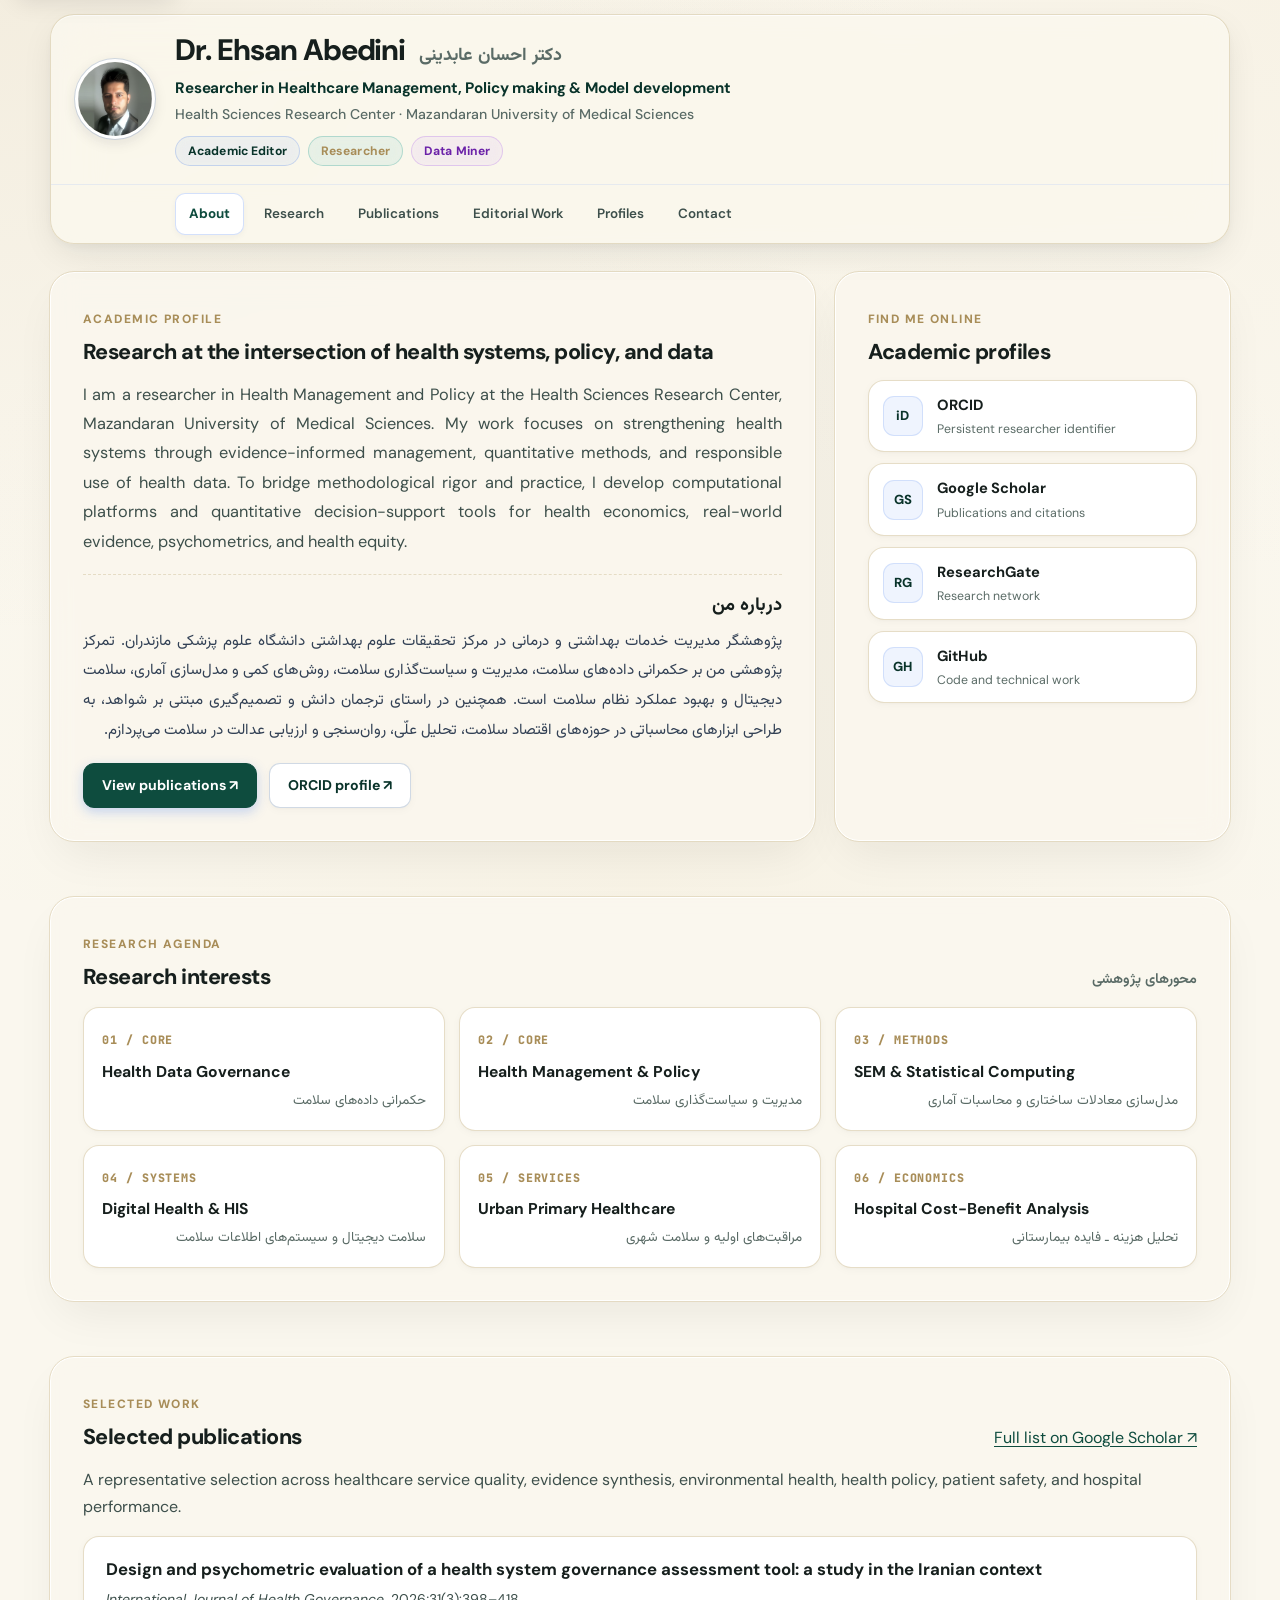
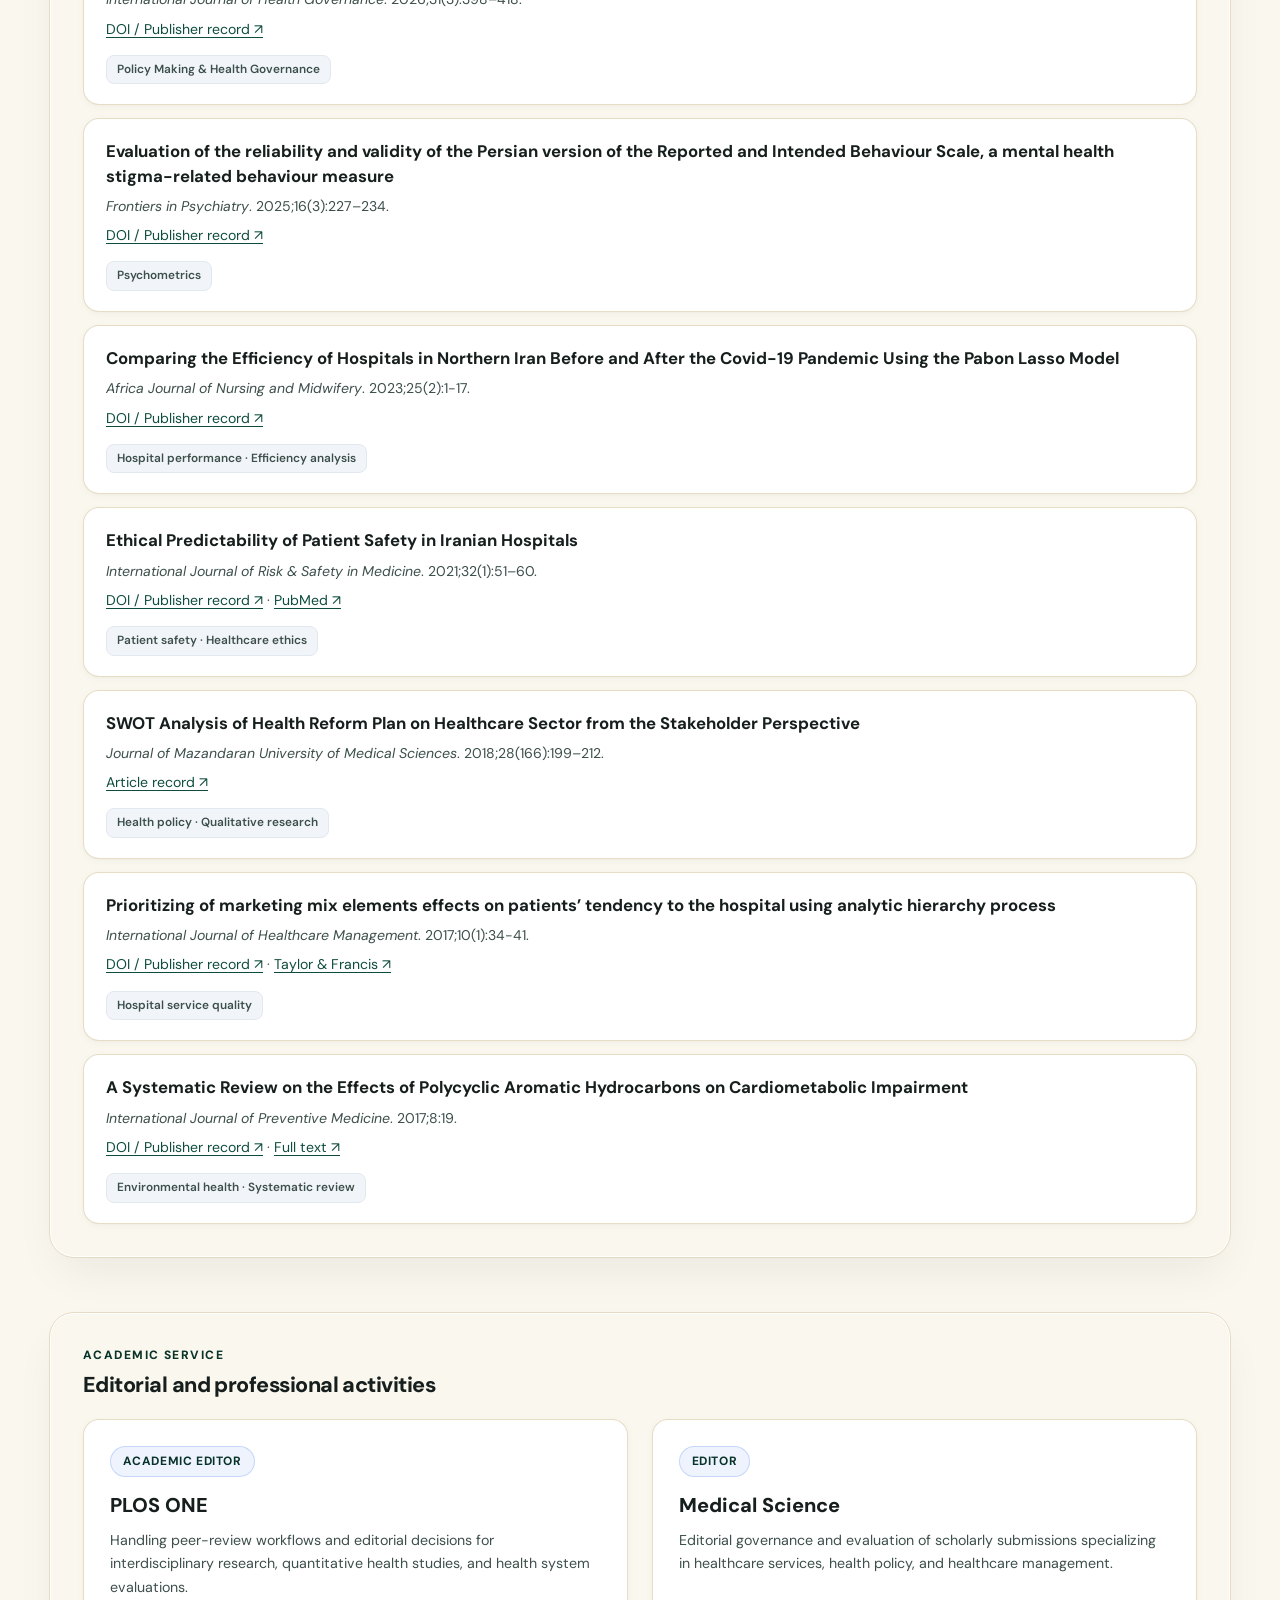
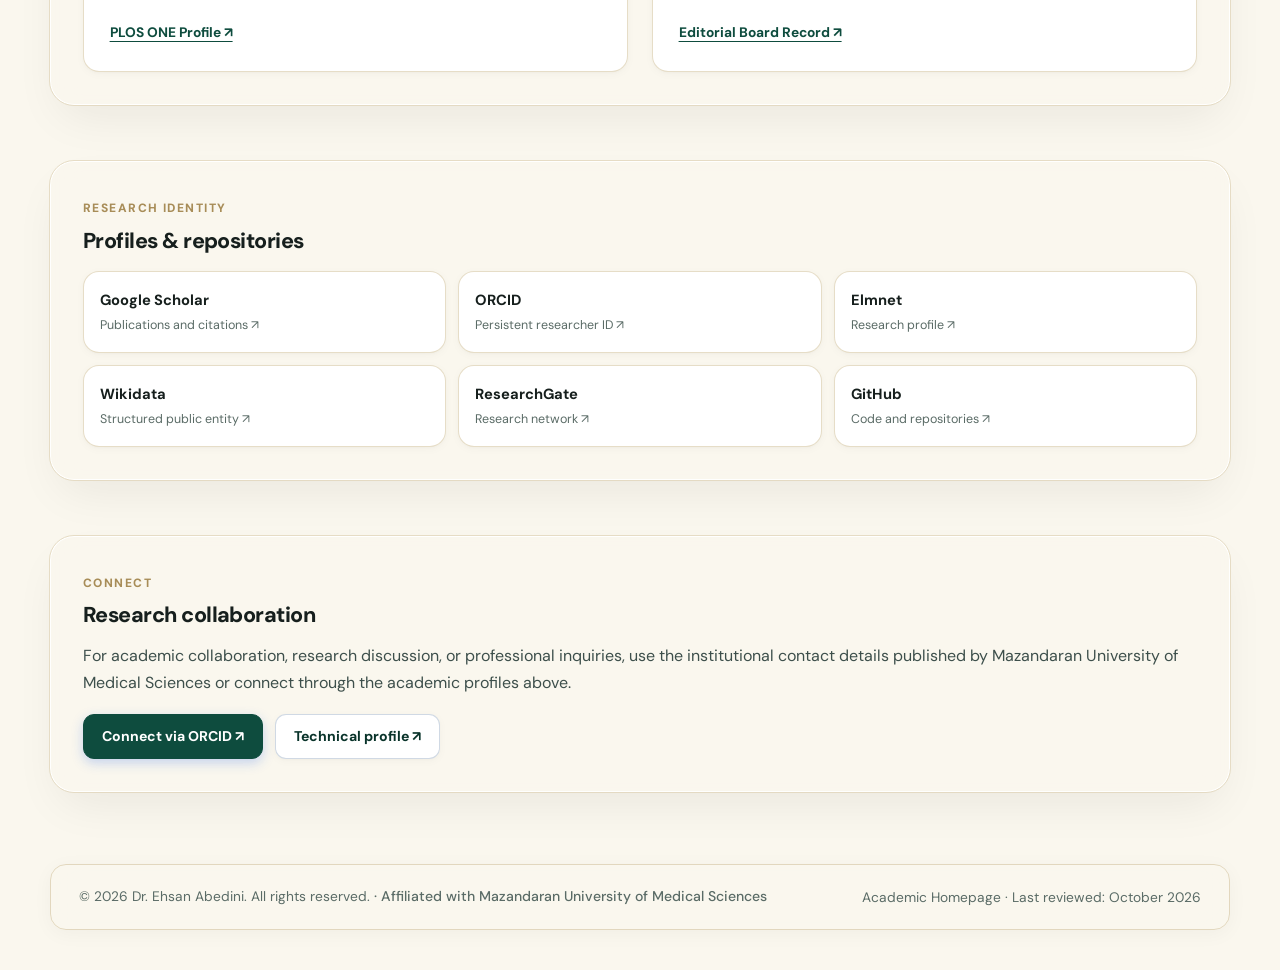
==== commit 651e3f27: "Update index.html" ====
--- a/index.html
+++ b/index.html
@@ -573,6 +573,27 @@
             </p>
             <span class="status">Patient safety · Healthcare ethics</span>
           </article>
+
+                    <article class="publication">
+            <h3>
+              SWOT Analysis of Health Reform Plan on Healthcare Sector from the
+              Stakeholder Perspective
+            </h3>
+
+            <p>
+              <em>Journal of Mazandaran University of Medical Sciences</em>.
+              2018;28(166):199–212.
+            </p>
+            <p>
+              <a
+                href="https://www.researchgate.net/publication/331997089_SWOT_analysis_of_health_reform_plan_on_healthcare_sector_from_the_stakeholder_perspective"
+                target="_blank"
+                rel="noopener noreferrer"
+                >Article record ↗</a
+              >
+            </p>
+            <span class="status">Health policy · Qualitative research</span>
+          </article>
           
         <article class="publication">
             <h3>
@@ -625,27 +646,6 @@
               >
             </p>
             <span class="status">Environmental health · Systematic review</span>
-          </article>
-
-          <article class="publication">
-            <h3>
-              SWOT Analysis of Health Reform Plan on Healthcare Sector from the
-              Stakeholder Perspective
-            </h3>
-
-            <p>
-              <em>Journal of Mazandaran University of Medical Sciences</em>.
-              2018;28(166):199–212.
-            </p>
-            <p>
-              <a
-                href="https://www.researchgate.net/publication/331997089_SWOT_analysis_of_health_reform_plan_on_healthcare_sector_from_the_stakeholder_perspective"
-                target="_blank"
-                rel="noopener noreferrer"
-                >Article record ↗</a
-              >
-            </p>
-            <span class="status">Health policy · Qualitative research</span>
           </article>
 
         </div>
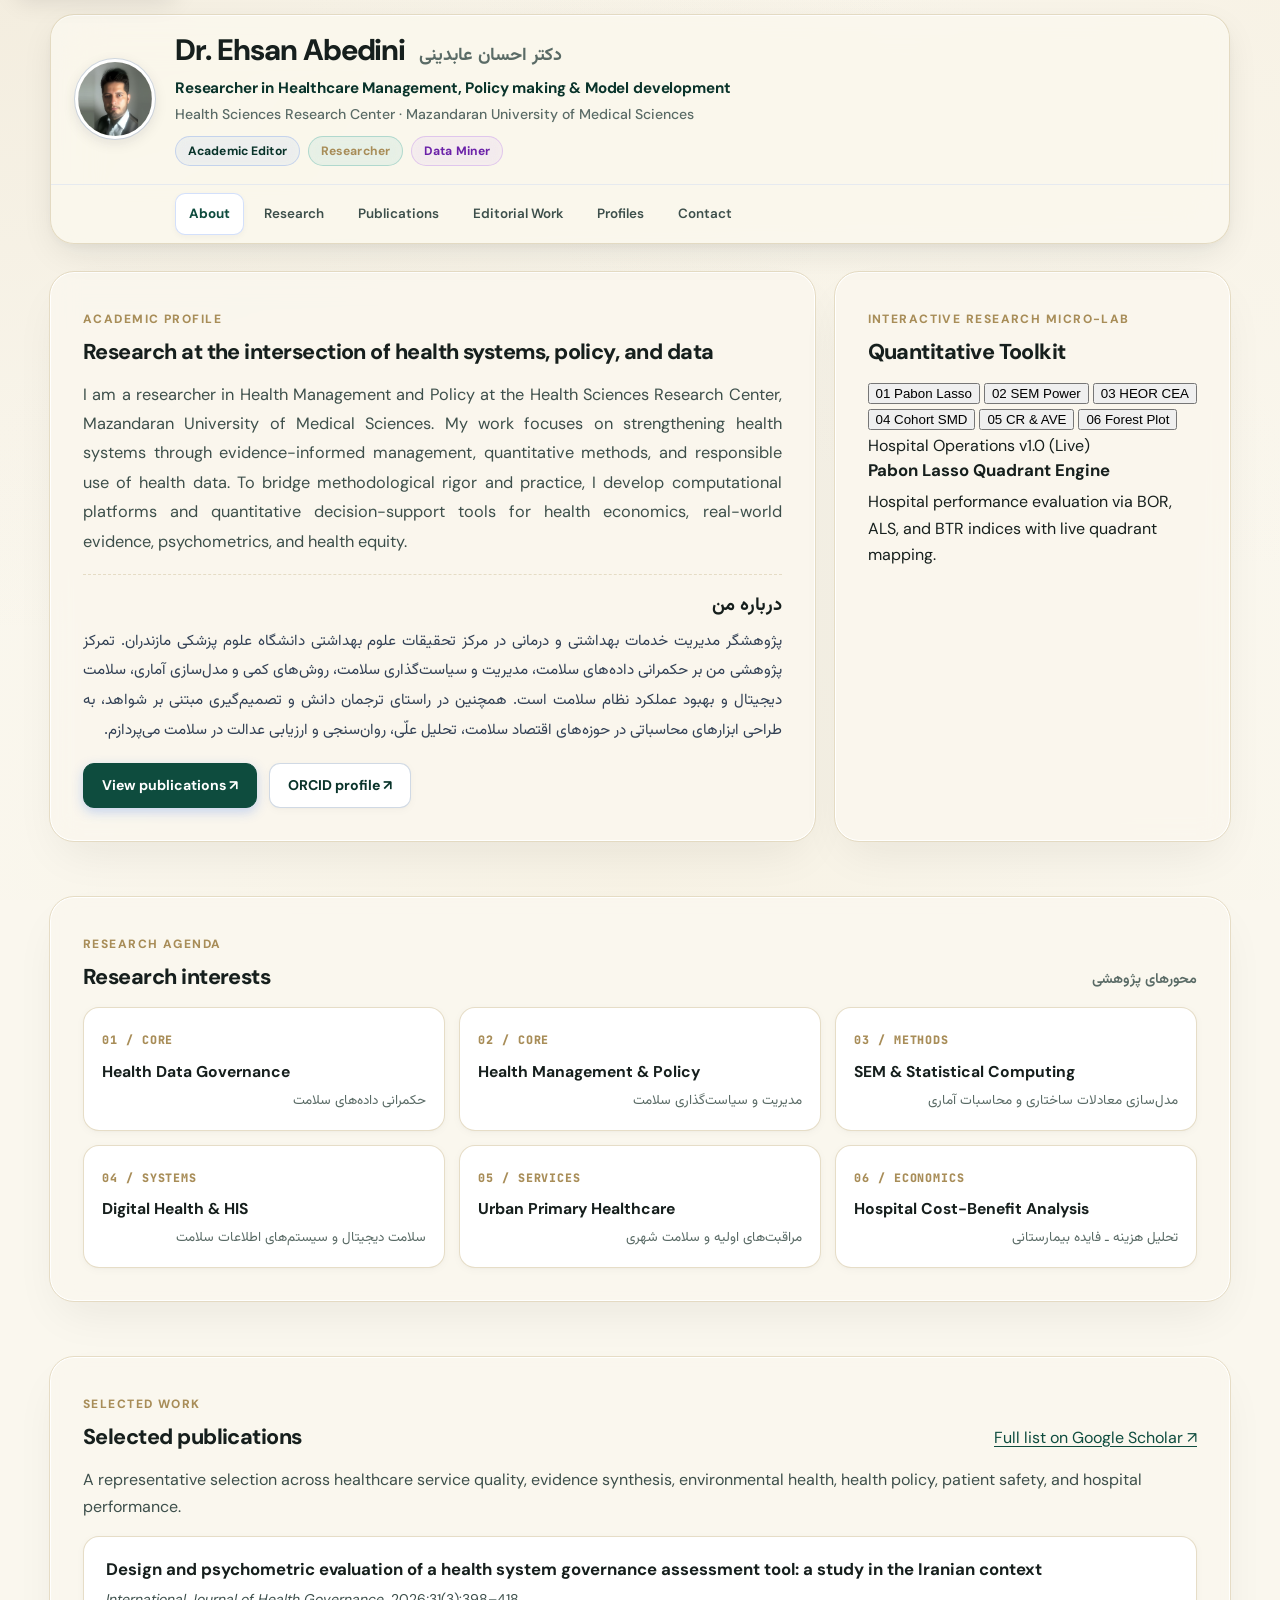
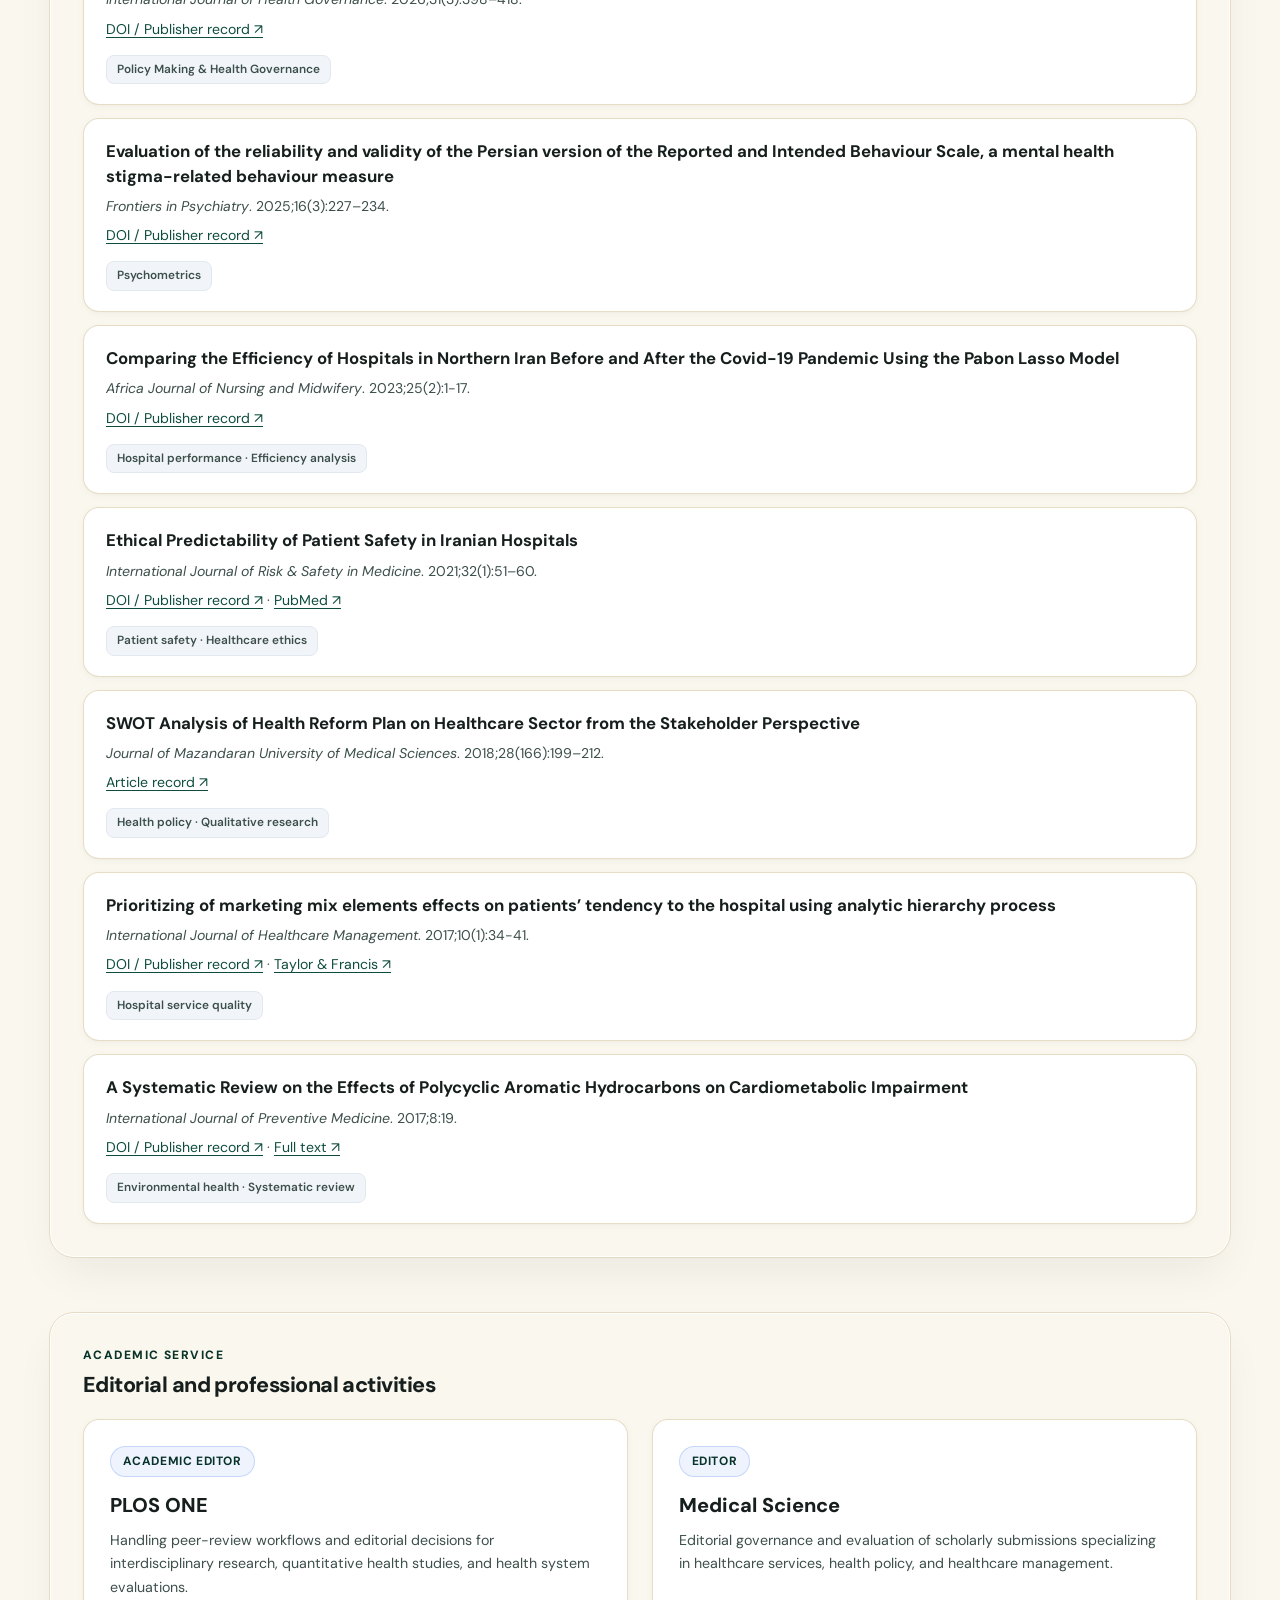
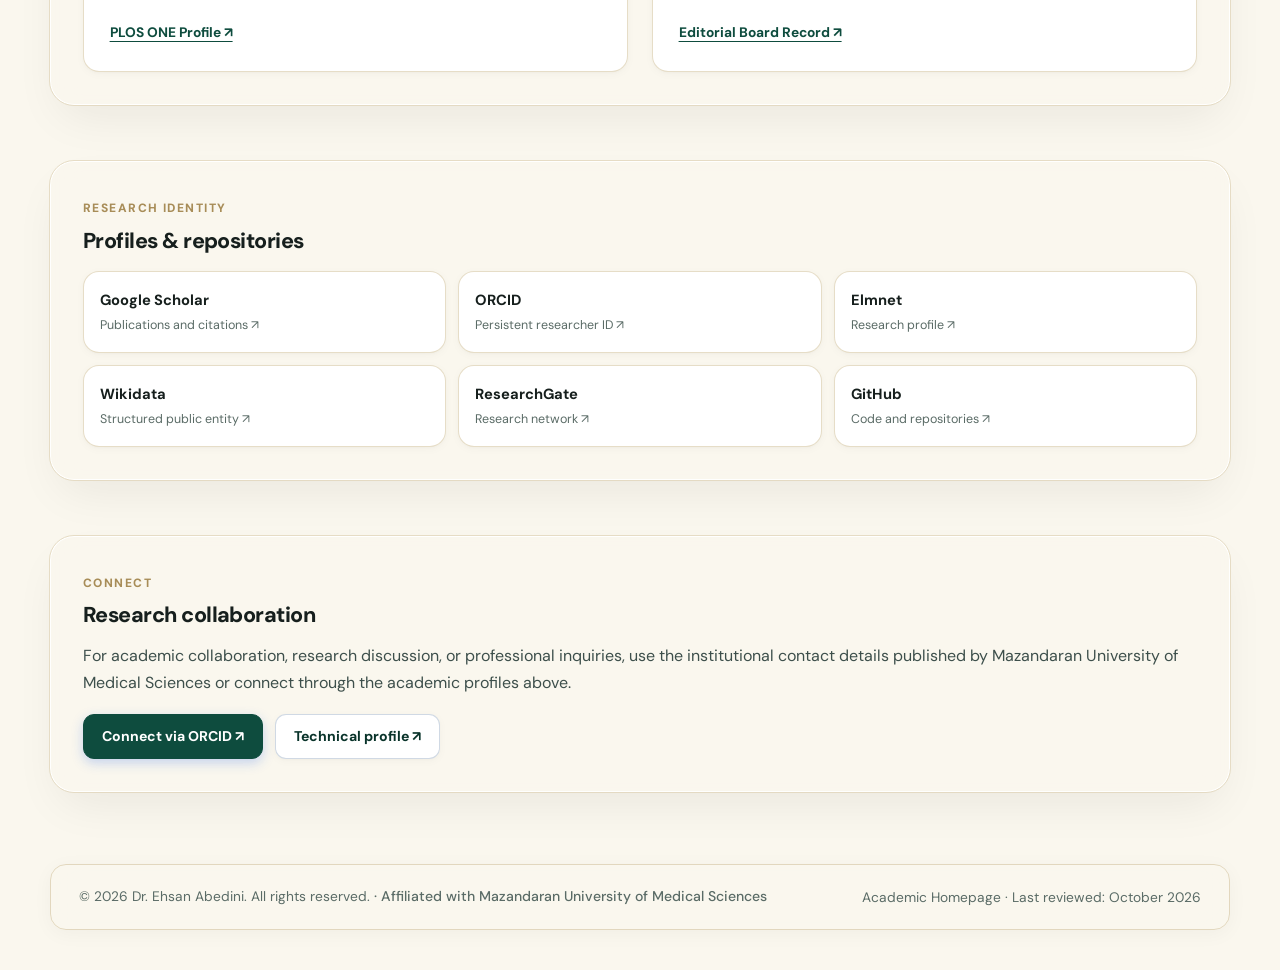
==== commit e93a57b3: "Update index.html" ====
--- a/index.html
+++ b/index.html
@@ -326,63 +326,122 @@
           </div>
         </section>
 
-        <aside
-          class="panel"
-          aria-labelledby="connect-heading"
-        >
-          <span class="eyebrow">Find me online</span>
-          <h2 id="connect-heading">Academic profiles</h2>
-          <div class="quick-links">
-            <a
-              class="quick-link"
-              href="https://orcid.org/0000-0003-3767-0780"
-              target="_blank"
-              rel="noopener noreferrer"
-            >
-              <span class="link-icon">iD</span>
-              <span>
-                <strong>ORCID</strong>
-                <small>Persistent researcher identifier</small>
-              </span>
-            </a>
-            <a
-              class="quick-link"
-              href="https://scholar.google.com/citations?user=ncZmq8oAAAAJ"
-              target="_blank"
-              rel="noopener noreferrer"
-            >
-              <span class="link-icon">GS</span>
-              <span>
-                <strong>Google Scholar</strong>
-                <small>Publications and citations</small>
-              </span>
-            </a>
-            <a
-              class="quick-link"
-              href="https://www.researchgate.net/profile/Ehsan-Abedini"
-              target="_blank"
-              rel="noopener noreferrer"
-            >
-              <span class="link-icon">RG</span>
-              <span>
-                <strong>ResearchGate</strong>
-                <small>Research network</small>
-              </span>
-            </a>
-            <a
-              class="quick-link"
-              href="https://github.com/ehsan-abedini"
-              target="_blank"
-              rel="noopener noreferrer"
-            >
-              <span class="link-icon">GH</span>
-              <span>
-                <strong>GitHub</strong>
-                <small>Code and technical work</small>
-              </span>
-            </a>
-          </div>
-        </aside>
+<aside class="panel research-lab-panel" aria-labelledby="lab-heading">
+  <!-- هدر جعبه‌ابزار پژوهشی -->
+  <div class="lab-header">
+    <span class="eyebrow">Interactive Research Micro-Lab</span>
+    <h2 id="lab-heading">Quantitative Toolkit</h2>
+  </div>
+
+  <!-- نوار تب‌های ماژولار (با قابلیت اسکرول افقی نرم در موبایل) -->
+  <div class="lab-tablist" role="tablist" aria-label="Research Tools">
+    <button class="lab-tab is-active" role="tab" id="tab-pabon" aria-selected="true" aria-controls="panel-pabon" tabindex="0">
+      <span class="tab-badge">01</span>
+      <span class="tab-label">Pabon Lasso</span>
+    </button>
+    <button class="lab-tab" role="tab" id="tab-power" aria-selected="false" aria-controls="panel-power" tabindex="-1">
+      <span class="tab-badge">02</span>
+      <span class="tab-label">SEM Power</span>
+    </button>
+    <button class="lab-tab" role="tab" id="tab-cea" aria-selected="false" aria-controls="panel-cea" tabindex="-1">
+      <span class="tab-badge">03</span>
+      <span class="tab-label">HEOR CEA</span>
+    </button>
+    <button class="lab-tab" role="tab" id="tab-smd" aria-selected="false" aria-controls="panel-smd" tabindex="-1">
+      <span class="tab-badge">04</span>
+      <span class="tab-label">Cohort SMD</span>
+    </button>
+    <button class="lab-tab" role="tab" id="tab-crave" aria-selected="false" aria-controls="panel-crave" tabindex="-1">
+      <span class="tab-badge">05</span>
+      <span class="tab-label">CR &amp; AVE</span>
+    </button>
+    <button class="lab-tab" role="tab" id="tab-meta" aria-selected="false" aria-controls="panel-meta" tabindex="-1">
+      <span class="tab-badge">06</span>
+      <span class="tab-label">Forest Plot</span>
+    </button>
+  </div>
+
+  <!-- کانتینر پنل‌های ۶ گانه (جایگاه استقرار ابزارها) -->
+  <div class="lab-panels-container">
+    
+    <!-- پنل ۱: ارزیابی کارایی پابان لاسو (آماده تعبیه موتور گرافیکی) -->
+    <div class="lab-panel is-active" role="tabpanel" id="panel-pabon" aria-labelledby="tab-pabon">
+      <div class="tool-placeholder">
+        <div class="tool-meta">
+          <span class="tool-tag">Hospital Operations</span>
+          <span class="tool-version">v1.0 (Live)</span>
+        </div>
+        <h3 class="tool-title">Pabon Lasso Quadrant Engine</h3>
+        <p class="tool-desc">Hospital performance evaluation via BOR, ALS, and BTR indices with live quadrant mapping.</p>
+        <div id="pabon-lasso-mount-point" class="tool-canvas-slot">
+          <!-- موتور گجت ۱ در گام بعد اینجا سوار می‌شود -->
+        </div>
+      </div>
+    </div>
+
+    <!-- پنل ۲: حجم نمونه و توان SEM -->
+    <div class="lab-panel" role="tabpanel" id="panel-power" aria-labelledby="tab-power" hidden>
+      <div class="tool-placeholder">
+        <div class="tool-meta">
+          <span class="tool-tag">Psychometrics &amp; SEM</span>
+        </div>
+        <h3 class="tool-title">Questionnaire &amp; SEM Sample Sizer</h3>
+        <p class="tool-desc">Item-to-sample ratios (5:1, 10:1) and RMSEA-driven power simulations with APA report text.</p>
+        <div id="sem-power-mount-point" class="tool-canvas-slot"></div>
+      </div>
+    </div>
+
+    <!-- پنل ۳: تحلیل هزینه-اثربخشی سلامت -->
+    <div class="lab-panel" role="tabpanel" id="panel-cea" aria-labelledby="tab-cea" hidden>
+      <div class="tool-placeholder">
+        <div class="tool-meta">
+          <span class="tool-tag">Health Economics</span>
+        </div>
+        <h3 class="tool-title">Cost-Effectiveness &amp; ICER Visualizer</h3>
+        <p class="tool-desc">Incremental Cost-Effectiveness Ratio (ICER) sandbox mapped against WHO GDP thresholds.</p>
+        <div id="heor-cea-mount-point" class="tool-canvas-slot"></div>
+      </div>
+    </div>
+
+    <!-- پنل ۴: تعادل کوهورت و نمرات تمایل -->
+    <div class="lab-panel" role="tabpanel" id="panel-smd" aria-labelledby="tab-smd" hidden>
+      <div class="tool-placeholder">
+        <div class="tool-meta">
+          <span class="tool-tag">Causal Inference</span>
+        </div>
+        <h3 class="tool-title">Cohort SMD &amp; Love Plot Generator</h3>
+        <p class="tool-desc">Standardized Mean Difference diagnostics for confounding control in observational cohorts.</p>
+        <div id="cohort-smd-mount-point" class="tool-canvas-slot"></div>
+      </div>
+    </div>
+
+    <!-- پنل ۵: پایایی ترکیبی و روایی همگرا -->
+    <div class="lab-panel" role="tabpanel" id="panel-crave" aria-labelledby="tab-crave" hidden>
+      <div class="tool-placeholder">
+        <div class="tool-meta">
+          <span class="tool-tag">Measurement Models</span>
+        </div>
+        <h3 class="tool-title">Composite Reliability &amp; AVE Engine</h3>
+        <p class="tool-desc">Fornell-Larcker criterion and automated indicator diagnostics from standardized factor loadings.</p>
+        <div id="cr-ave-mount-point" class="tool-canvas-slot"></div>
+      </div>
+    </div>
+
+    <!-- پنل ۶: شبیه‌ساز فارست‌پلات متاداده -->
+    <div class="lab-panel" role="tabpanel" id="panel-meta" aria-labelledby="tab-meta" hidden>
+      <div class="tool-placeholder">
+        <div class="tool-meta">
+          <span class="tool-tag">Evidence Synthesis</span>
+        </div>
+        <h3 class="tool-title">Meta-Analysis Forest Plot Sandbox</h3>
+        <p class="tool-desc">Fixed vs. random-effects pooling, I² heterogeneity analysis, and vector forest plot rendering.</p>
+        <div id="meta-forest-mount-point" class="tool-canvas-slot"></div>
+      </div>
+    </div>
+
+  </div>
+</aside>
+
       </div>
 
       <section
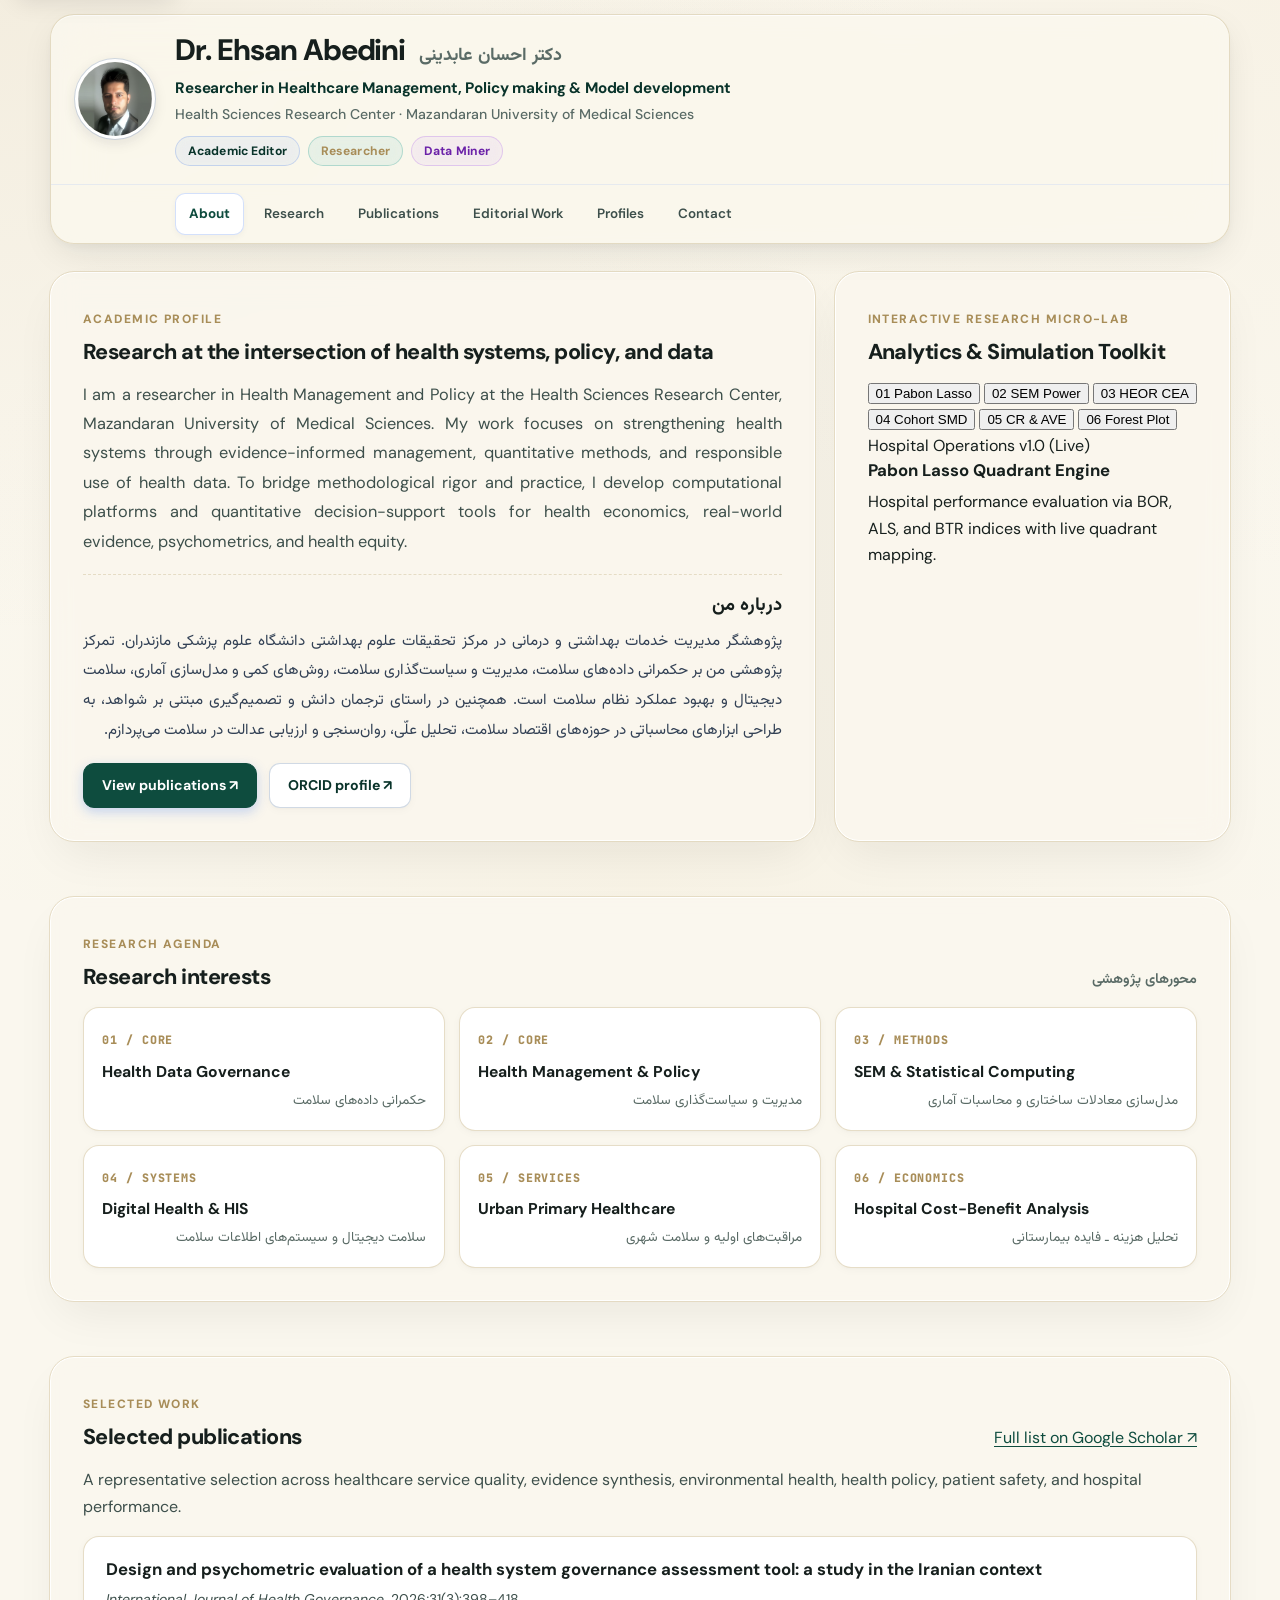
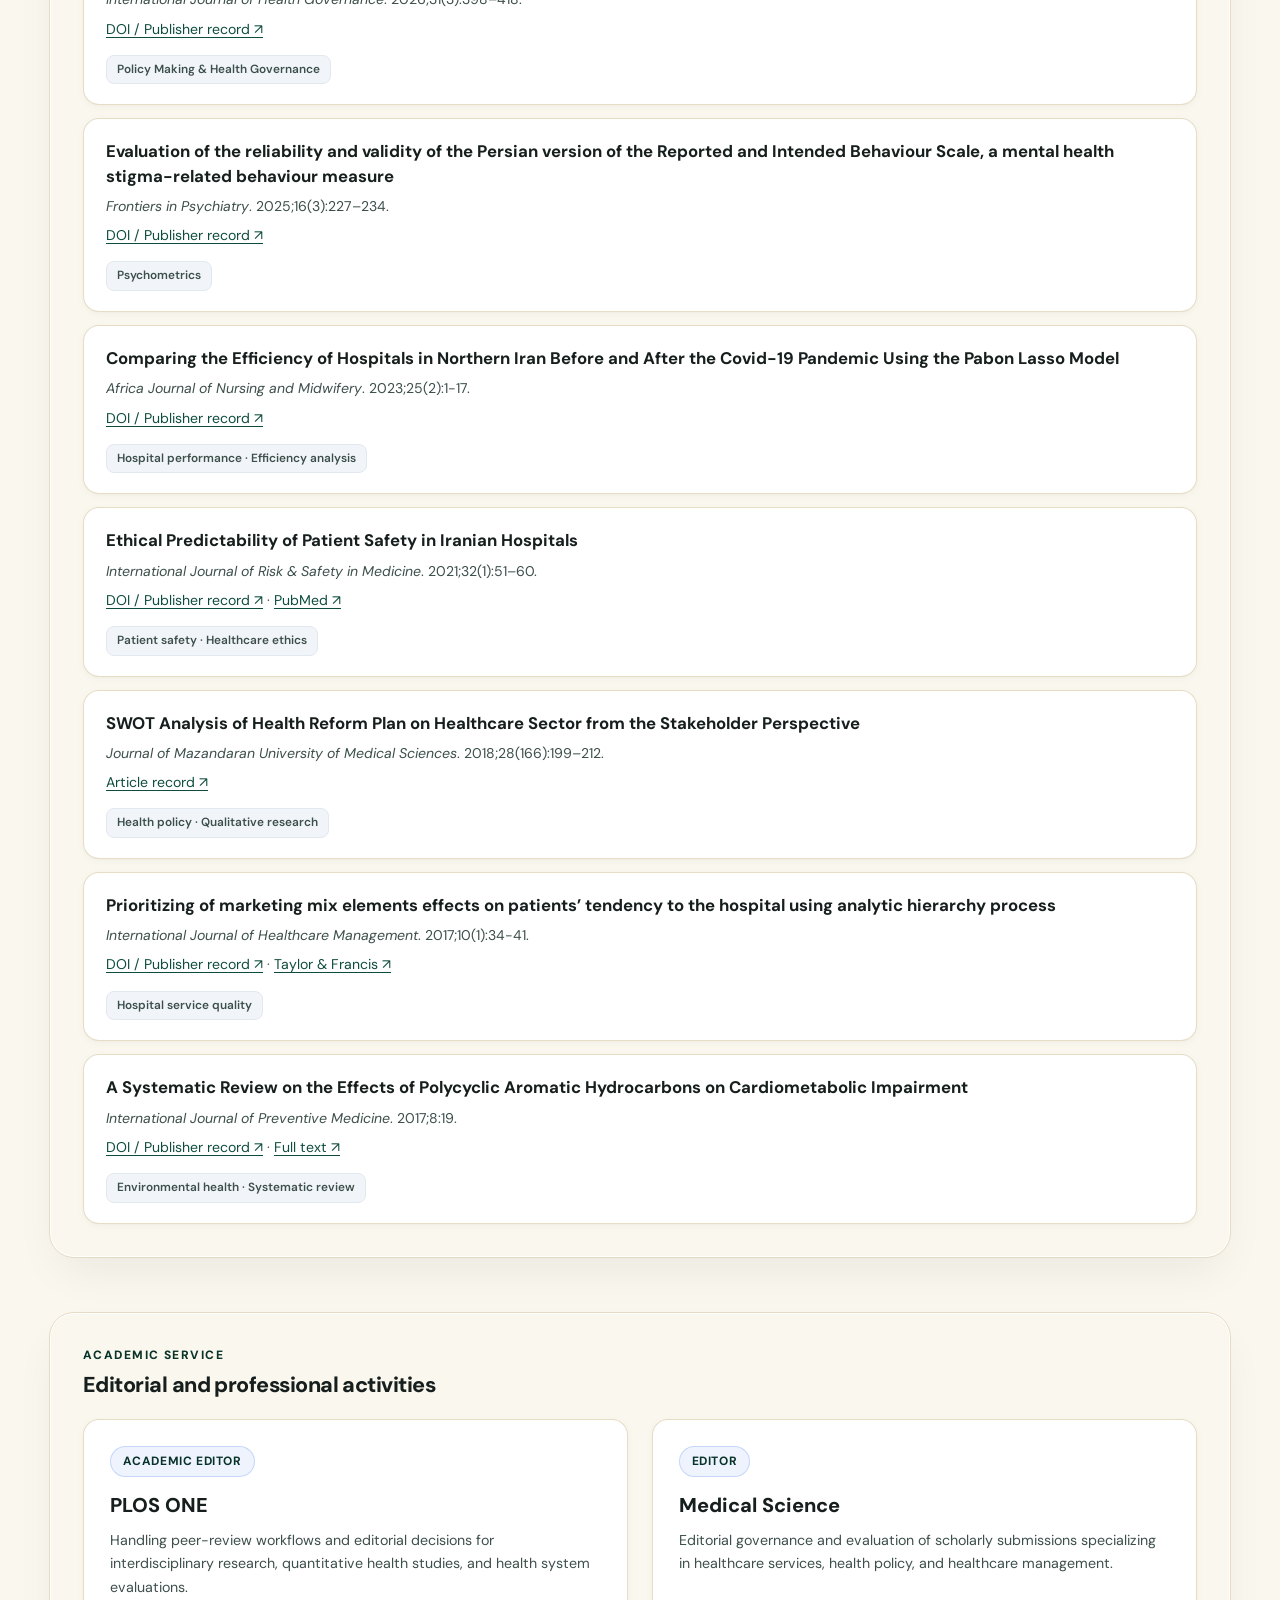
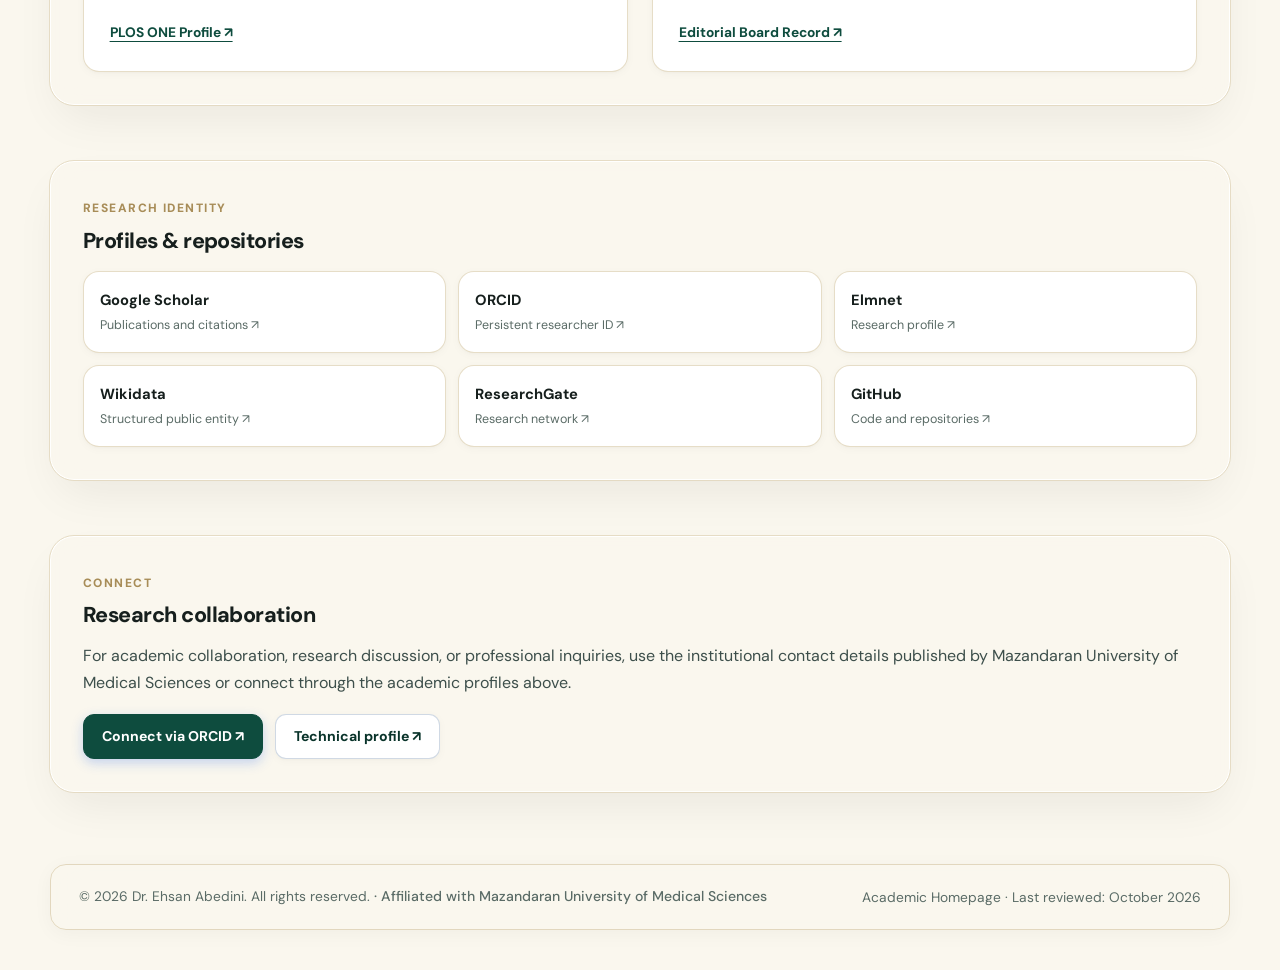
==== commit 775399d4: "Update index.html" ====
--- a/index.html
+++ b/index.html
@@ -330,7 +330,7 @@
   <!-- هدر جعبه‌ابزار پژوهشی -->
   <div class="lab-header">
     <span class="eyebrow">Interactive Research Micro-Lab</span>
-    <h2 id="lab-heading">Quantitative Toolkit</h2>
+    <h2 id="lab-heading">Analytics & Simulation Toolkit</h2>
   </div>
 
   <!-- نوار تب‌های ماژولار (با قابلیت اسکرول افقی نرم در موبایل) -->
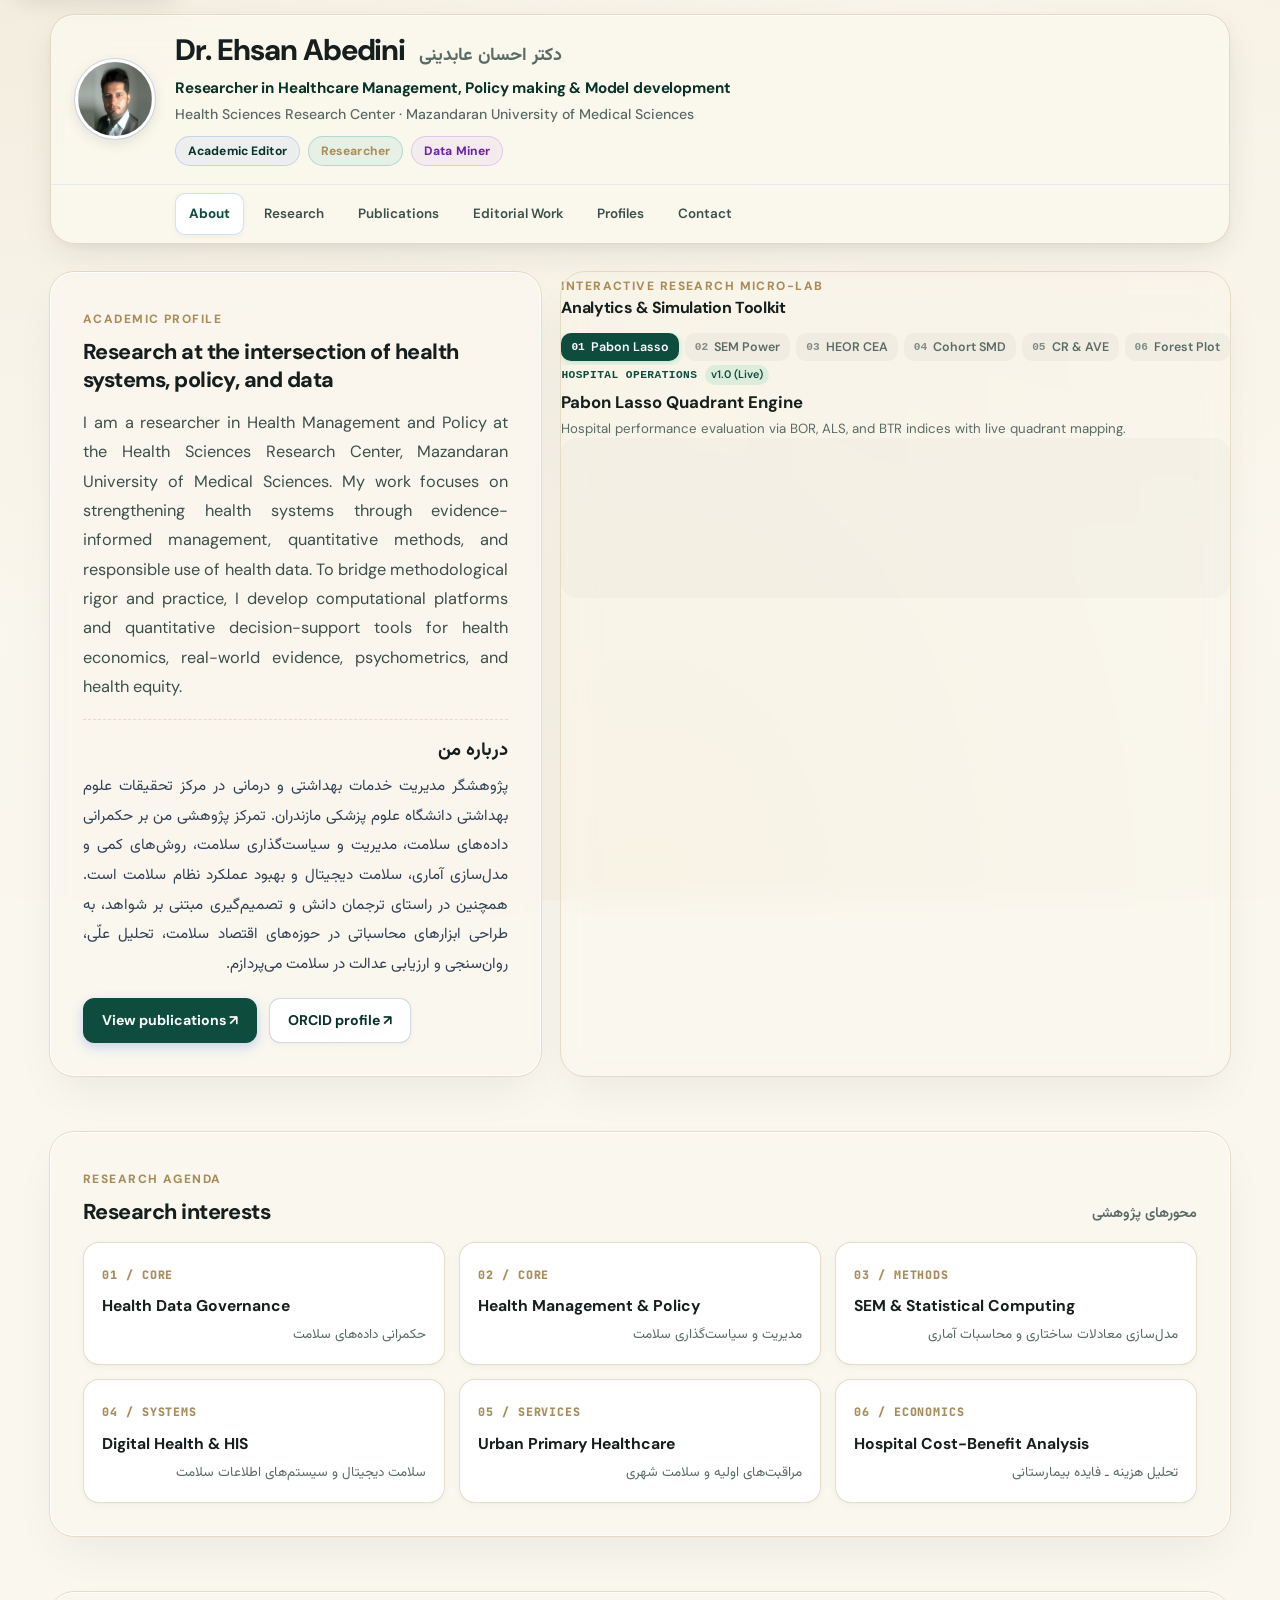
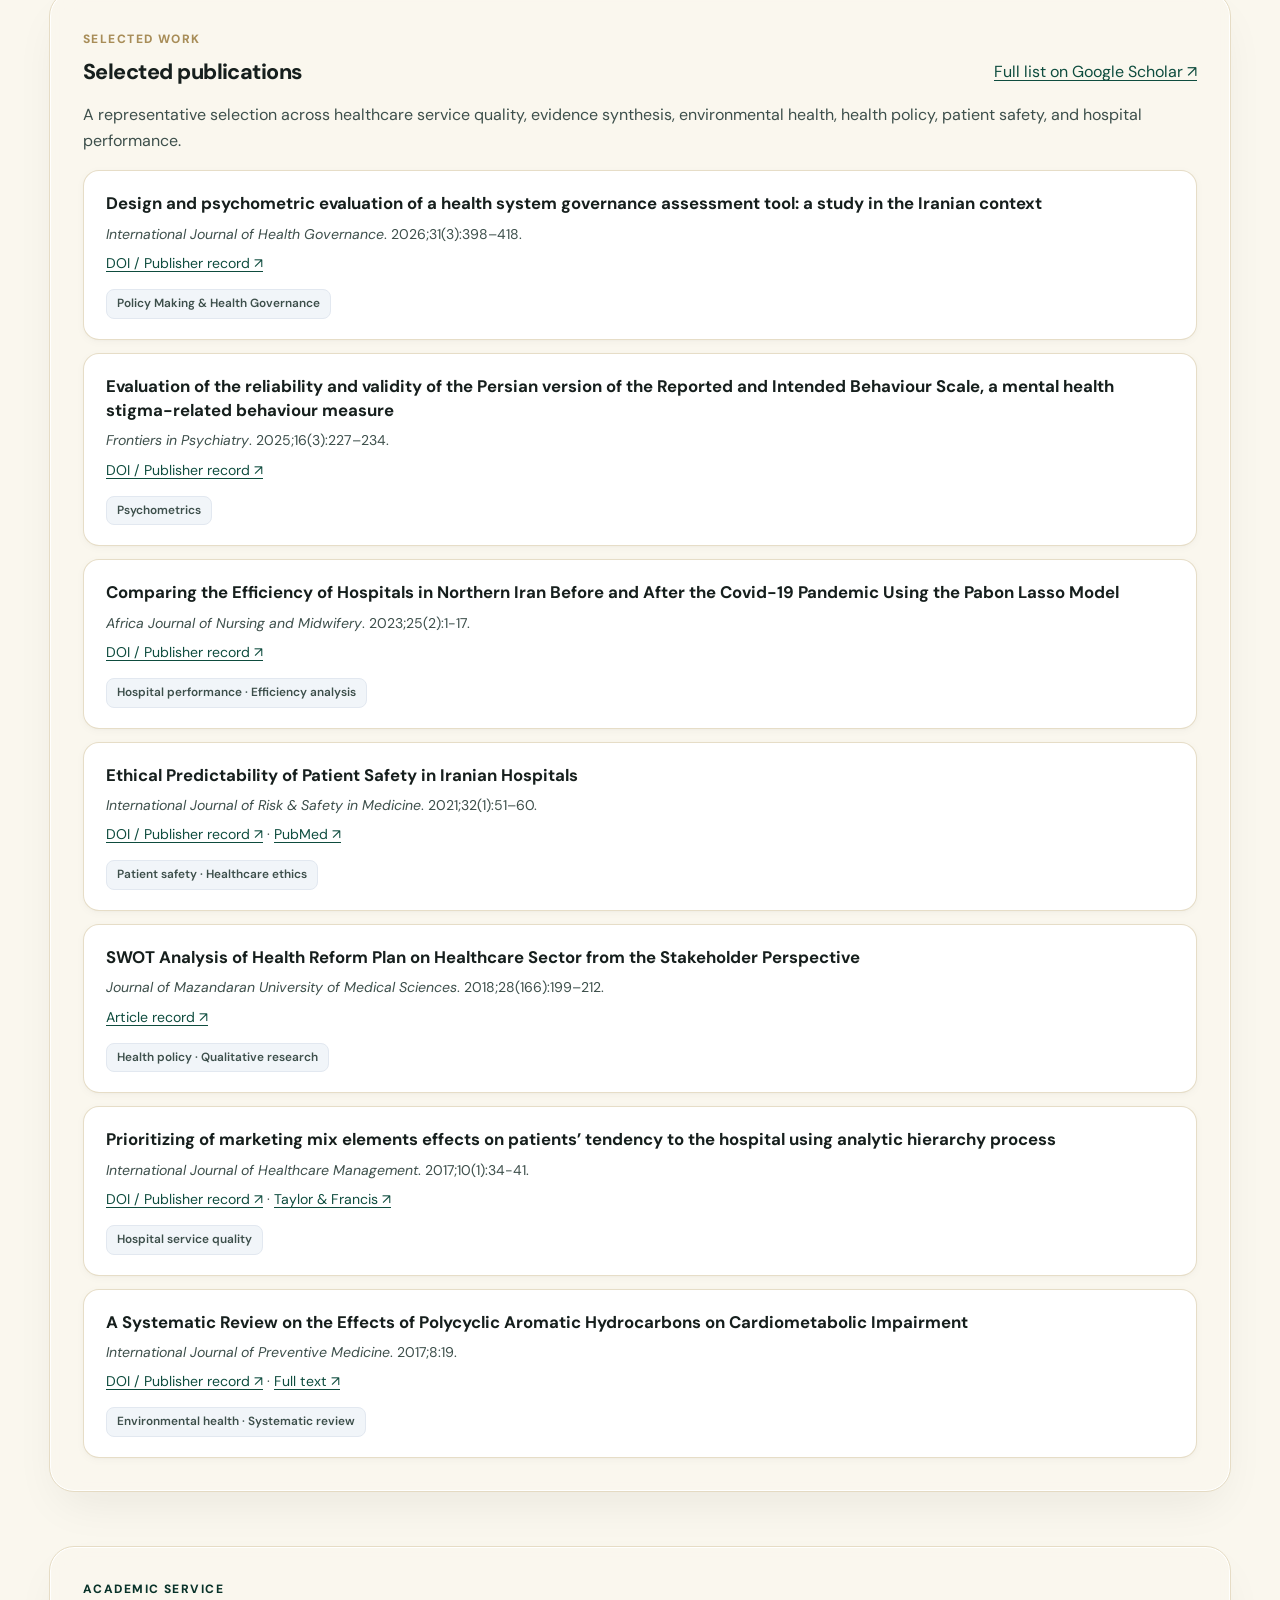
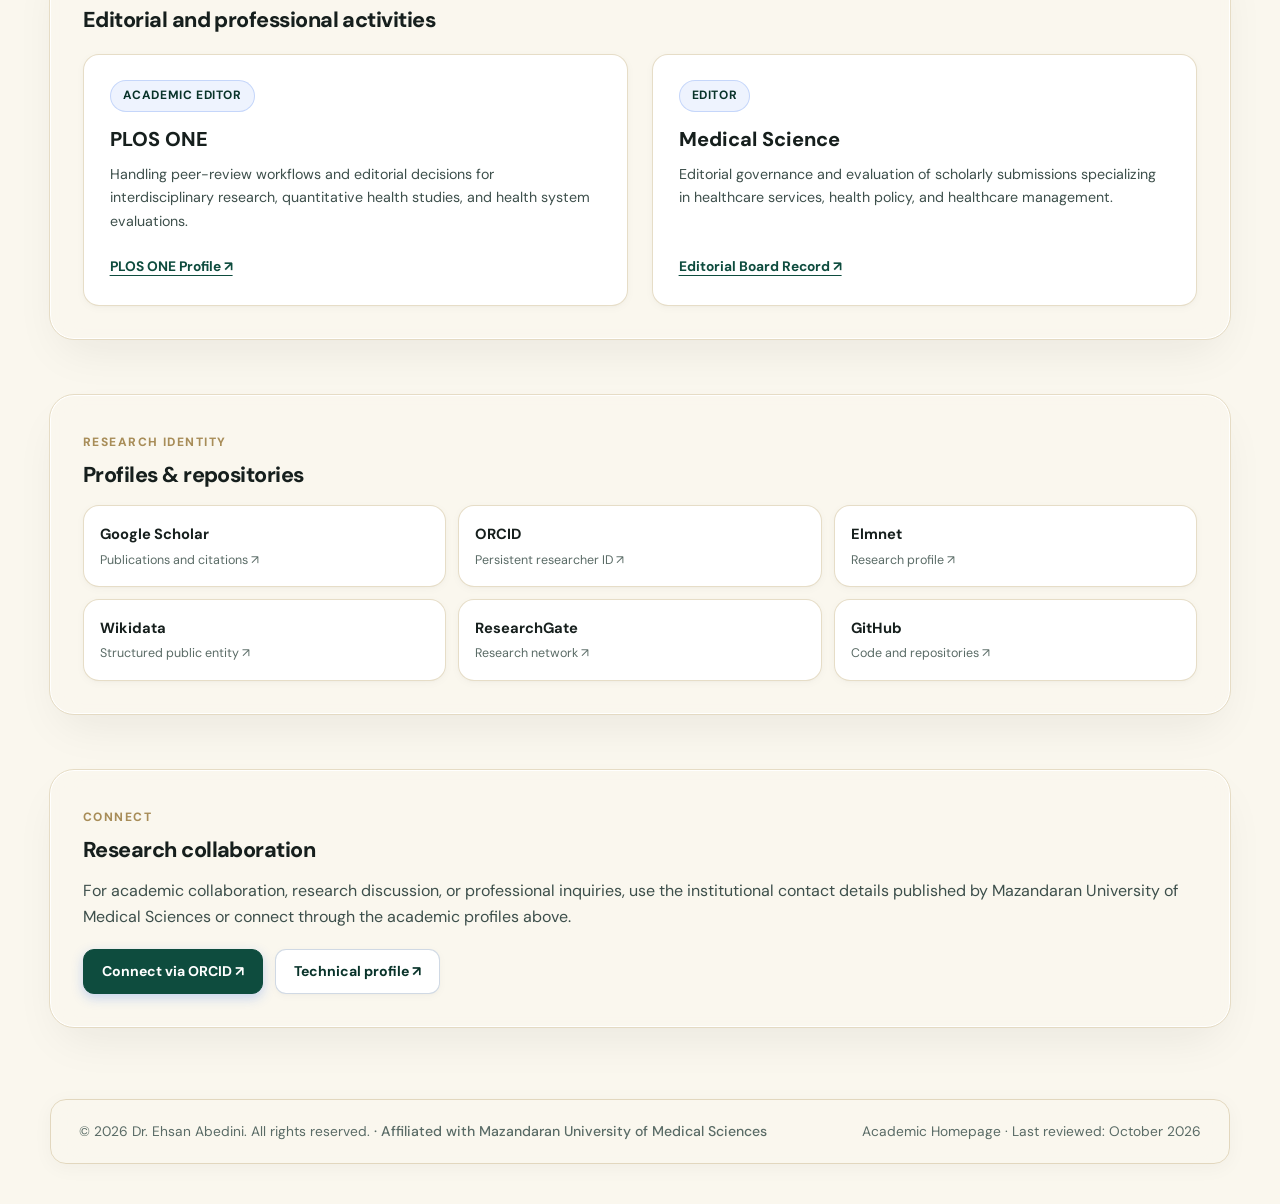
==== commit 38a5699b: "Update index.html" ====
--- a/index.html
+++ b/index.html
@@ -879,6 +879,11 @@
 
       <!-- Modular Scripts -->
     <script src="js/main.js" defer></script>
+    <!-- Toolkit Modular Scripts -->
+<script src="js/toolkit/toolkit-core.js" defer></script>
+<script src="js/toolkit/engine-pabon.js" defer></script>
+<script src="js/toolkit/engine-sem.js" defer></script>
+<!-- و سایر موتورها... -->
     <script
       data-goatcounter="https://ehsanabedini.goatcounter.com/count"
       async
--- a/css/main.css
+++ b/css/main.css
@@ -491,6 +491,157 @@
         text-justify: inter-word;
         text-align-last: start;
       }
+/* ==========================================================================
+   Interactive Research Micro-Lab Framework
+   ========================================================================== */
+.research-lab-panel {
+  display: flex;
+  flex-direction: column;
+  gap: var(--space-md);
+  padding: var(--space-lg);
+  background: var(--surface);
+  border: 1px solid var(--border);
+  border-radius: var(--radius-lg);
+}
+
+.lab-header .eyebrow {
+  margin-bottom: var(--space-xs);
+}
+
+.lab-header h2 {
+  font-size: var(--text-xl);
+  font-weight: 700;
+  color: var(--ink);
+  letter-spacing: -0.02em;
+}
+
+/* نوار تب‌بندی با اسکرول ارگونومیک */
+.lab-tablist {
+  display: flex;
+  gap: 6px;
+  overflow-x: auto;
+  padding-bottom: 4px;
+  margin: 0 calc(var(--space-xs) * -1);
+  padding-inline: var(--space-xs);
+  scrollbar-width: thin;
+  scrollbar-color: var(--border) transparent;
+}
+
+.lab-tablist::-webkit-scrollbar {
+  height: 4px;
+}
+.lab-tablist::-webkit-scrollbar-thumb {
+  background: var(--border);
+  border-radius: 4px;
+}
+
+.lab-tab {
+  display: inline-flex;
+  align-items: center;
+  gap: 6px;
+  padding: 6px 10px;
+  background: var(--surface-subtle, rgba(0, 0, 0, 0.03));
+  border: 1px solid var(--border);
+  border-radius: var(--radius-sm);
+  color: var(--ink-muted);
+  font-family: var(--font-sans);
+  font-size: 0.78rem;
+  font-weight: 600;
+  white-space: nowrap;
+  cursor: pointer;
+  transition: all 0.2s ease;
+}
+
+.lab-tab:hover {
+  background: var(--surface-hover, rgba(0, 0, 0, 0.06));
+  color: var(--ink);
+}
+
+.lab-tab.is-active {
+  background: var(--brand);
+  border-color: var(--brand);
+  color: #ffffff;
+  box-shadow: 0 2px 6px rgba(16, 185, 129, 0.25);
+}
+
+.lab-tab .tab-badge {
+  font-size: 0.7rem;
+  opacity: 0.75;
+  font-family: var(--font-mono, monospace);
+}
+
+.lab-tab.is-active .tab-badge {
+  opacity: 1;
+}
+
+/* پنل‌های داخلی ابزار */
+.lab-panels-container {
+  min-height: 280px;
+}
+
+.lab-panel[hidden] {
+  display: none;
+}
+
+.lab-panel.is-active {
+  display: block;
+  animation: labFadeIn 0.25s ease-out;
+}
+
+@keyframes labFadeIn {
+  from { opacity: 0; transform: translateY(4px); }
+  to { opacity: 1; transform: translateY(0); }
+}
+
+.tool-meta {
+  display: flex;
+  align-items: center;
+  gap: 8px;
+  margin-bottom: 6px;
+}
+
+.tool-tag {
+  font-size: 0.7rem;
+  font-family: var(--font-mono, monospace);
+  text-transform: uppercase;
+  color: var(--brand);
+  font-weight: 700;
+  letter-spacing: 0.04em;
+}
+
+.tool-version {
+  font-size: 0.68rem;
+  background: rgba(16, 185, 129, 0.12);
+  color: var(--brand);
+  padding: 1px 6px;
+  border-radius: 999px;
+  font-weight: 600;
+}
+
+.tool-title {
+  font-size: 1.05rem;
+  font-weight: 700;
+  color: var(--ink);
+  margin-bottom: 4px;
+}
+
+.tool-desc {
+  font-size: 0.83rem;
+  color: var(--ink-muted);
+  line-height: 1.45;
+  margin-bottom: var(--space-md);
+}
+
+.tool-canvas-slot {
+  background: var(--surface-subtle, rgba(0, 0, 0, 0.02));
+  border: 1px dashed var(--border);
+  border-radius: var(--radius-md);
+  min-height: 160px;
+  display: flex;
+  align-items: center;
+  justify-content: center;
+}
+
 
       /* Quick Links سایدبار با طراحی غنی و تعاملی */
       .quick-links {
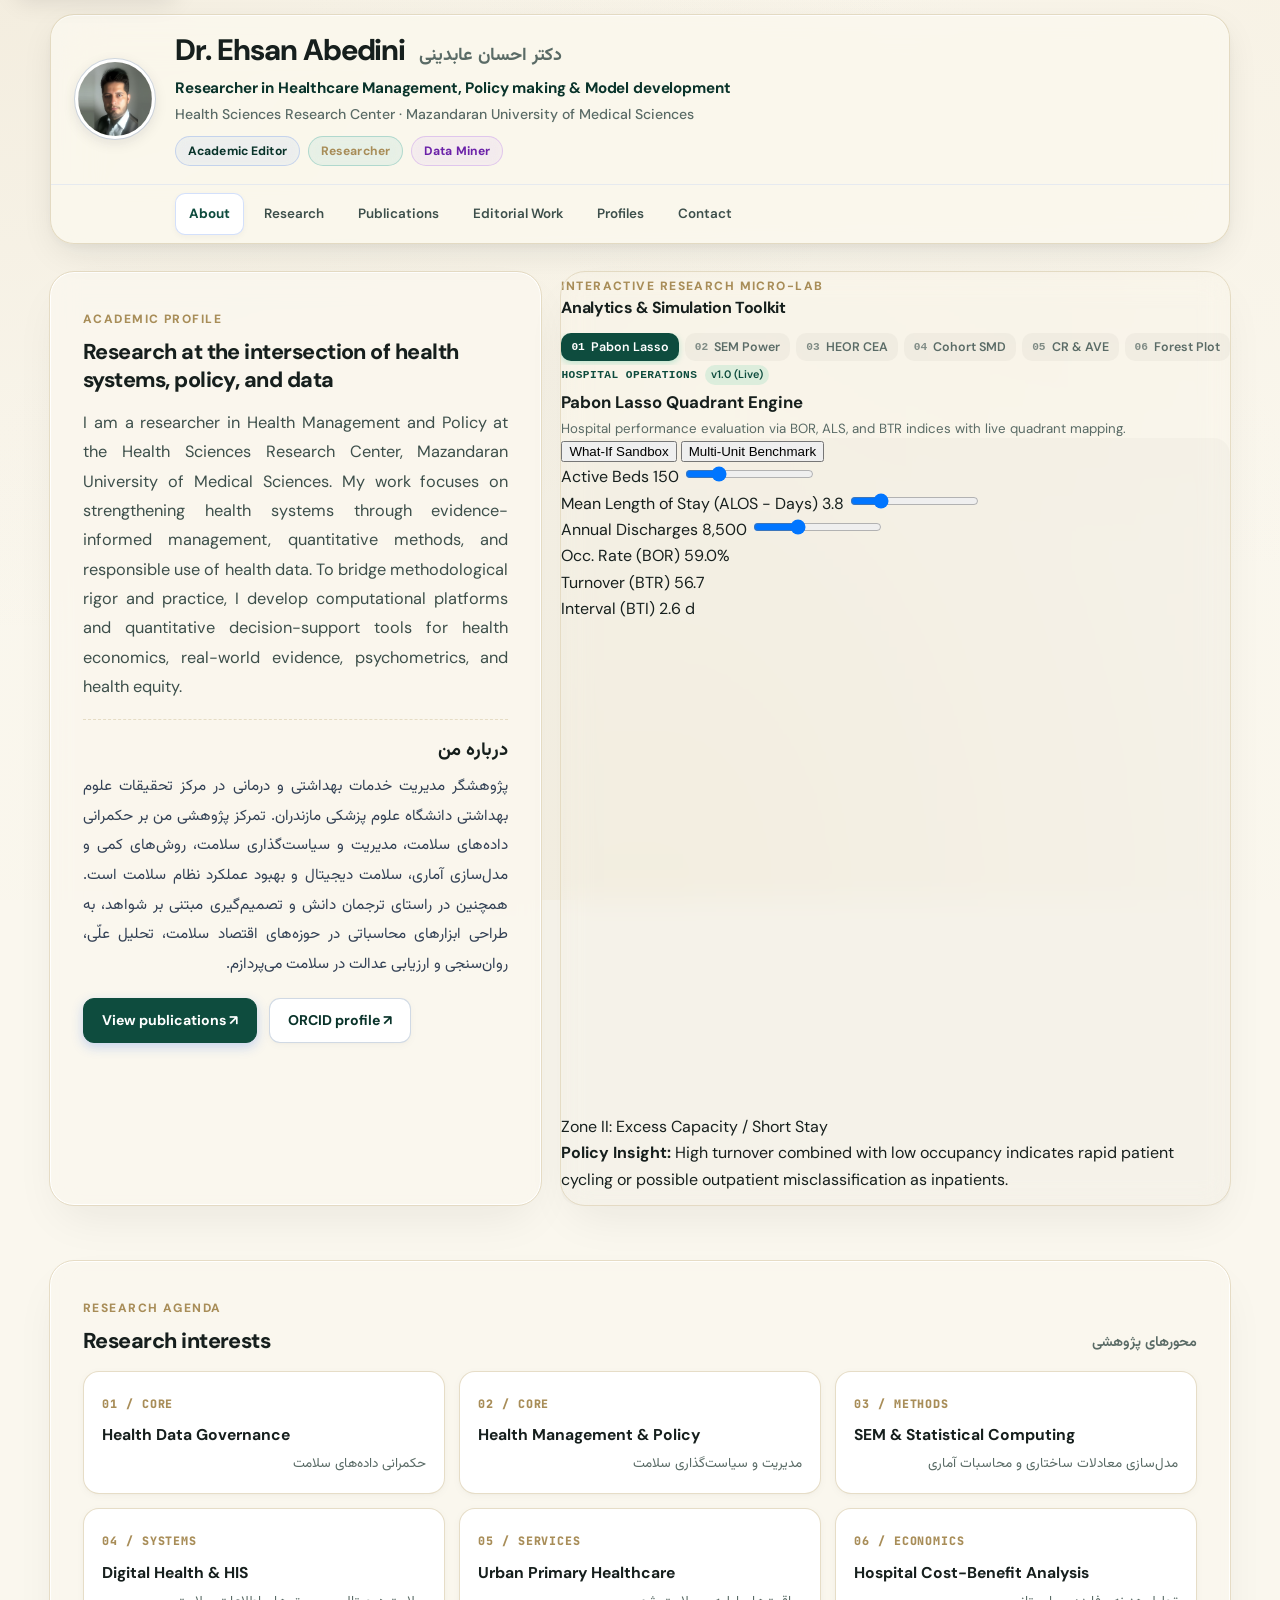
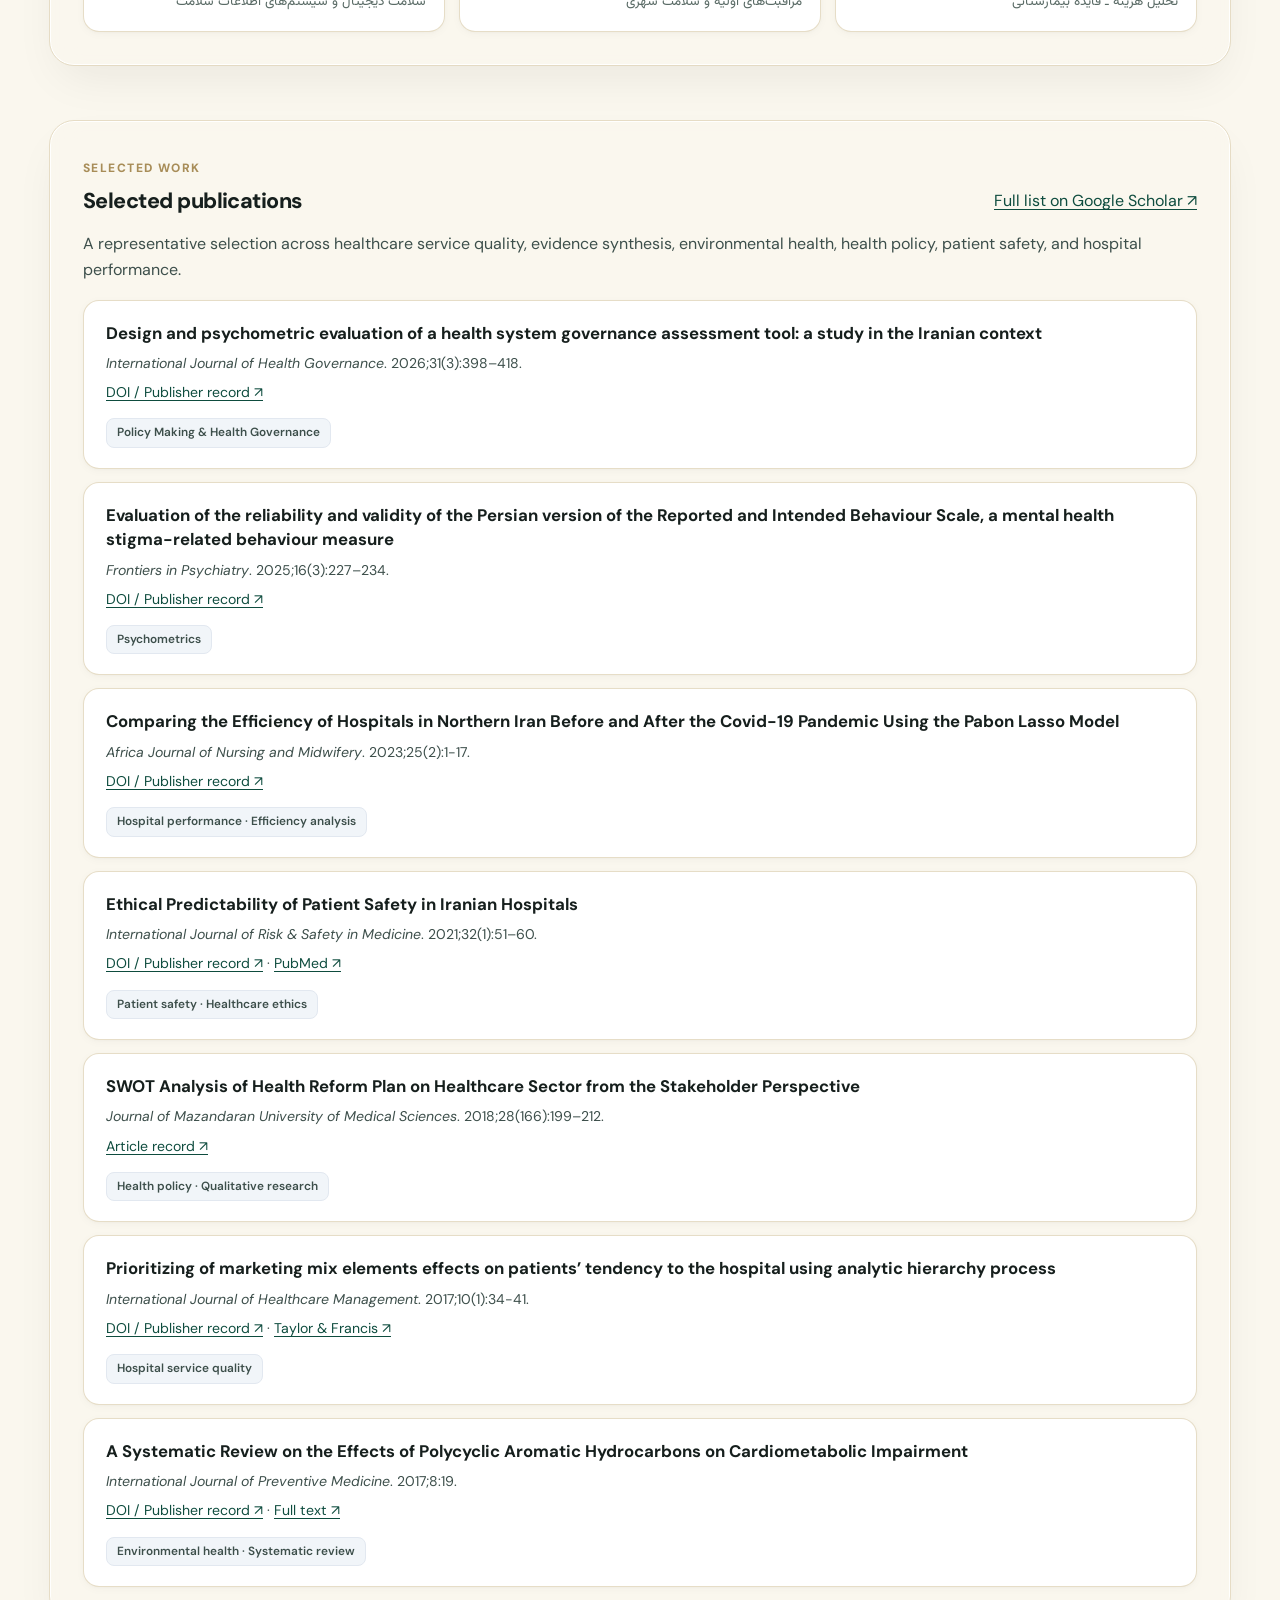
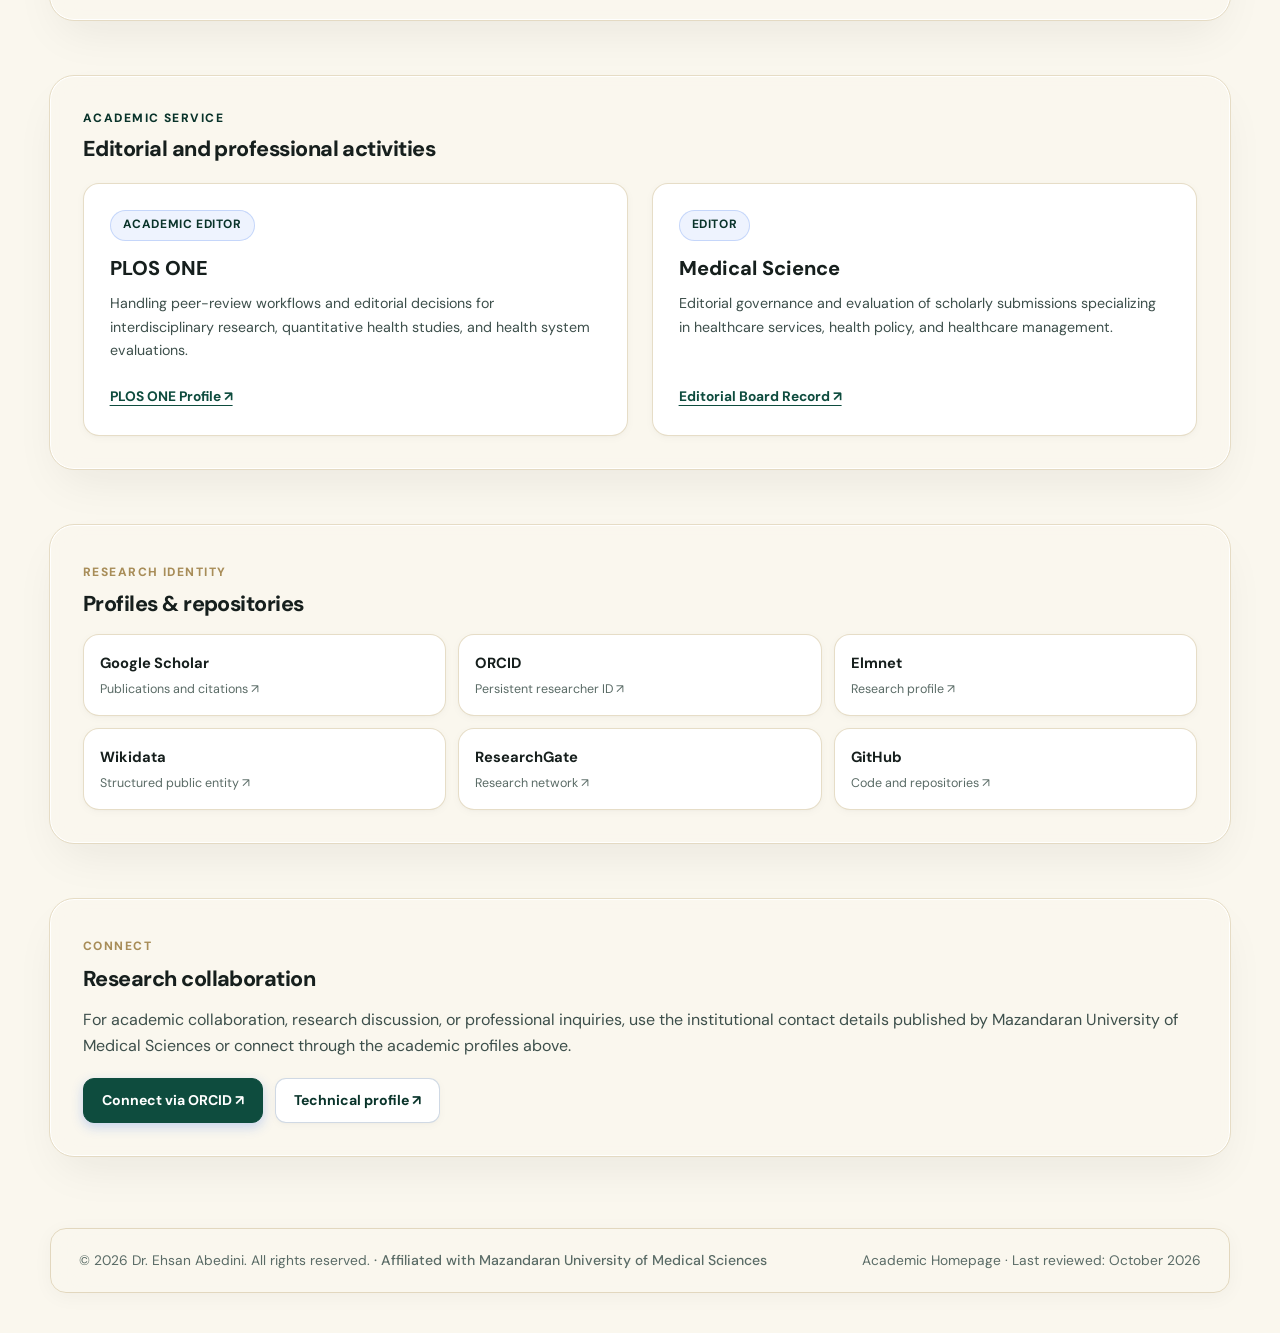
==== commit 4e608b02: "Update index.html" ====
--- a/index.html
+++ b/index.html
@@ -375,6 +375,69 @@
         <p class="tool-desc">Hospital performance evaluation via BOR, ALS, and BTR indices with live quadrant mapping.</p>
         <div id="pabon-lasso-mount-point" class="tool-canvas-slot">
           <!-- موتور گجت ۱ در گام بعد اینجا سوار می‌شود -->
+          <div class="tool-pane active" id="pane-pabon" role="tabpanel" aria-labelledby="tab-pabon">
+  <!-- سوییچ بین دو حالت تعاملی و ورود داده -->
+  <div class="tool-subnav" role="group" aria-label="Input Mode">
+    <button type="button" class="subnav-btn active" data-mode="slider">What-If Sandbox</button>
+    <button type="button" class="subnav-btn" data-mode="data">Multi-Unit Benchmark</button>
+  </div>
+
+  <!-- حالت اول: لغزنده‌های سناریوسازی تعاملی -->
+  <div id="pabon-slider-view" class="subview active">
+    <div class="pabon-controls">
+      <div class="ctrl-group">
+        <label for="pabon-beds">
+          <span>Active Beds</span>
+          <output id="out-beds">150</output>
+        </label>
+        <input type="range" id="pabon-beds" min="20" max="600" step="10" value="150" />
+      </div>
+
+      <div class="ctrl-group">
+        <label for="pabon-alos">
+          <span>Mean Length of Stay (ALOS - Days)</span>
+          <output id="out-alos">3.8</output>
+        </label>
+        <input type="range" id="pabon-alos" min="1.0" max="15.0" step="0.2" value="3.8" />
+      </div>
+
+      <div class="ctrl-group">
+        <label for="pabon-discharges">
+          <span>Annual Discharges</span>
+          <output id="out-discharges">8,500</output>
+        </label>
+        <input type="range" id="pabon-discharges" min="500" max="25000" step="250" value="8500" />
+      </div>
+    </div>
+
+    <!-- خلاصه شاخص‌های محاسباتی سریع -->
+    <div class="pabon-kpis">
+      <div class="kpi-card">
+        <span class="kpi-label">Occ. Rate (BOR)</span>
+        <span class="kpi-val" id="kpi-bor">59.0%</span>
+      </div>
+      <div class="kpi-card">
+        <span class="kpi-label">Turnover (BTR)</span>
+        <span class="kpi-val" id="kpi-btr">56.7</span>
+      </div>
+      <div class="kpi-card">
+        <span class="kpi-label">Interval (BTI)</span>
+        <span class="kpi-val" id="kpi-bti">2.6 d</span>
+      </div>
+    </div>
+  </div>
+
+  <!-- ویژوالایزر تعاملی Pabon Lasso بر پایه SVG -->
+  <div class="pabon-chart-container">
+    <svg id="pabon-svg" viewBox="0 0 360 260" aria-label="Pabon Lasso Diagram"></svg>
+    <div id="pabon-zone-badge" class="zone-badge">Zone II: Excess Capacity / Short Stay</div>
+  </div>
+
+  <p class="tool-insight" id="pabon-policy-insight">
+    <strong>Policy Insight:</strong> High turnover combined with low occupancy indicates rapid patient cycling or possible outpatient misclassification as inpatients.
+  </p>
+</div>
+
         </div>
       </div>
     </div>
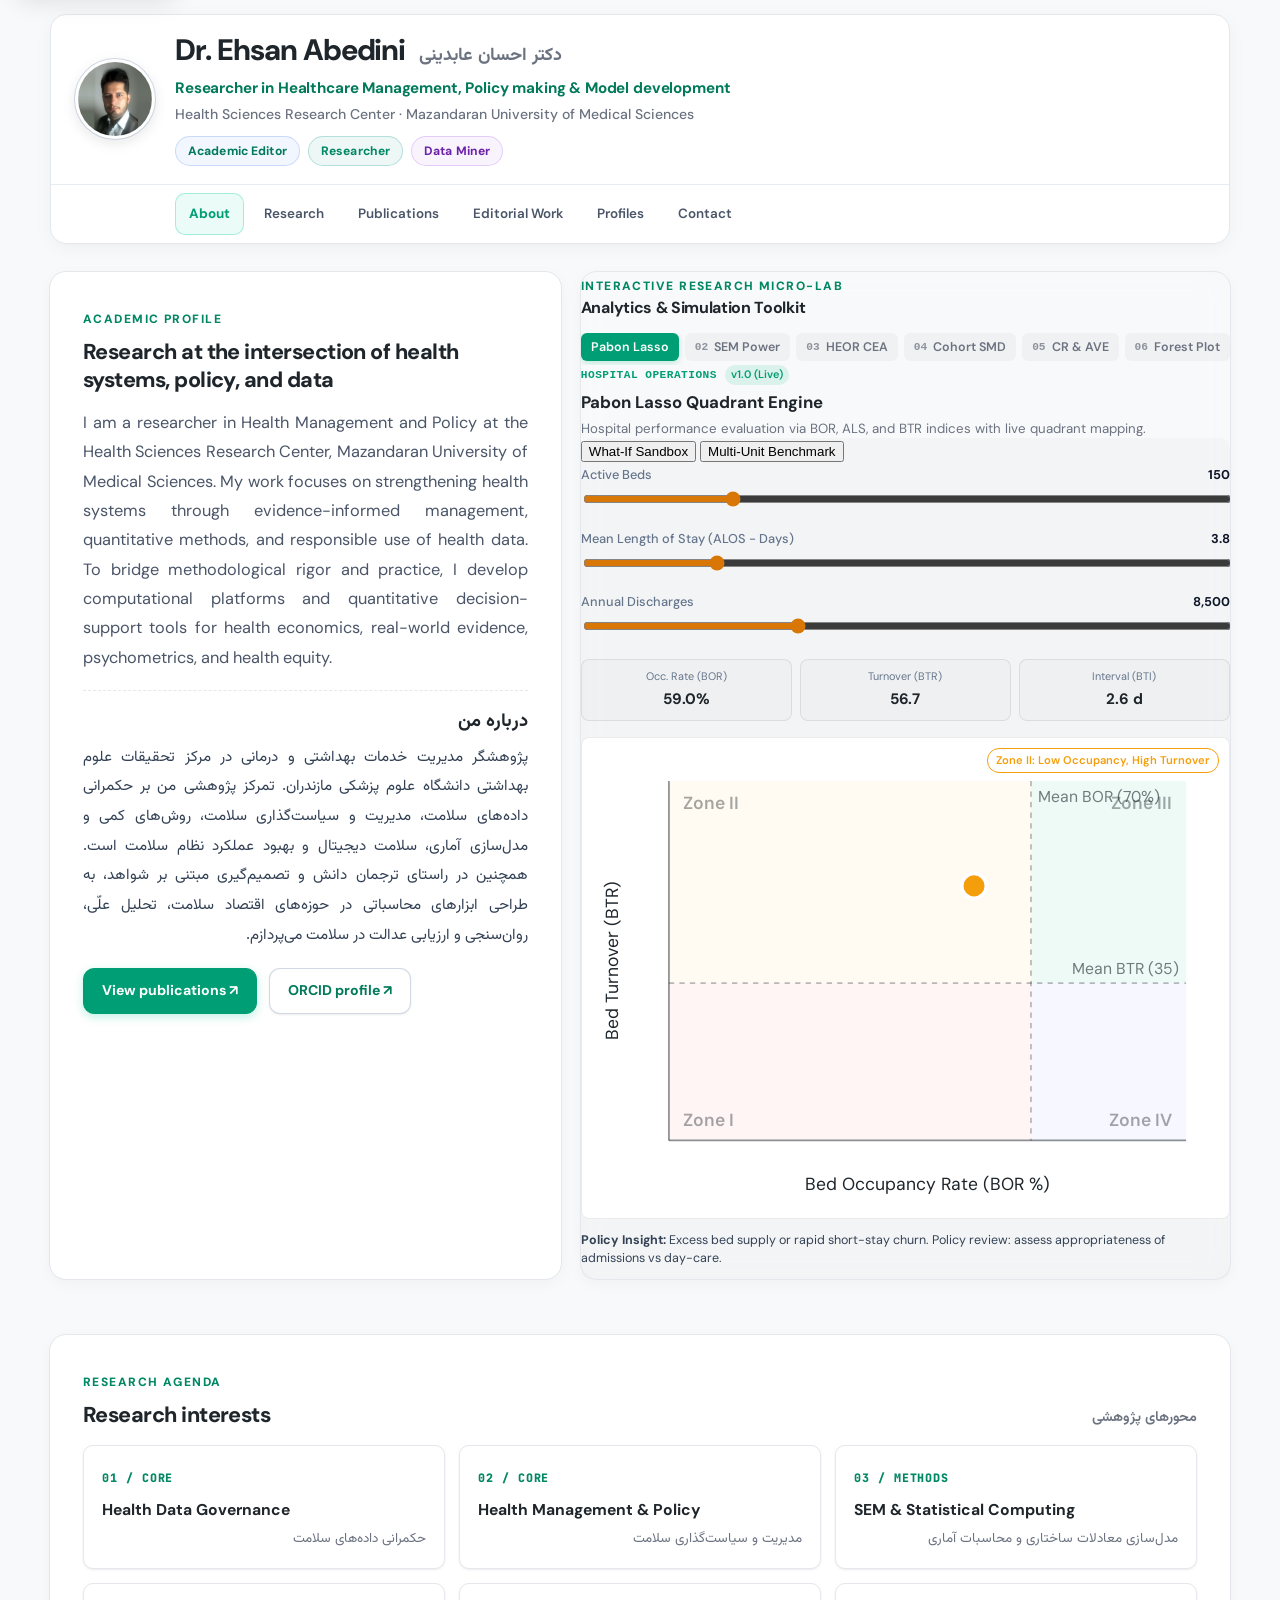
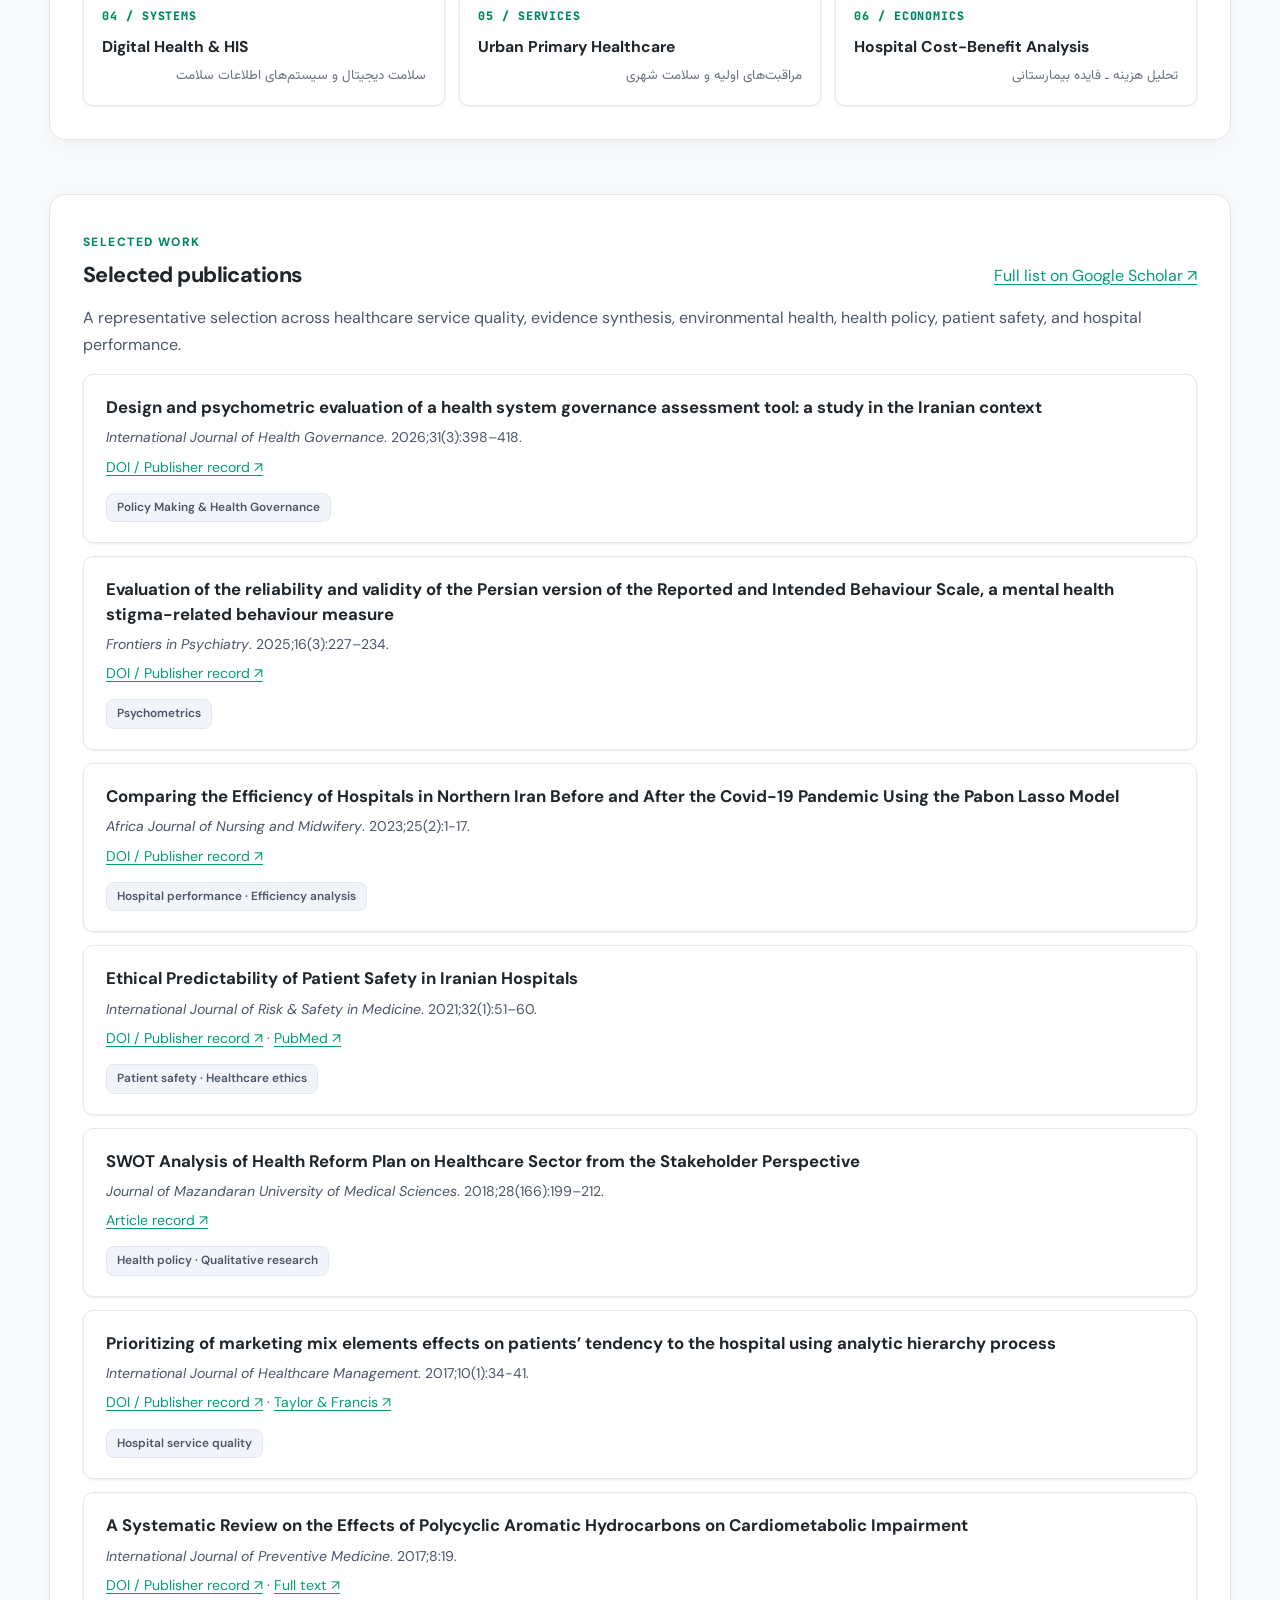
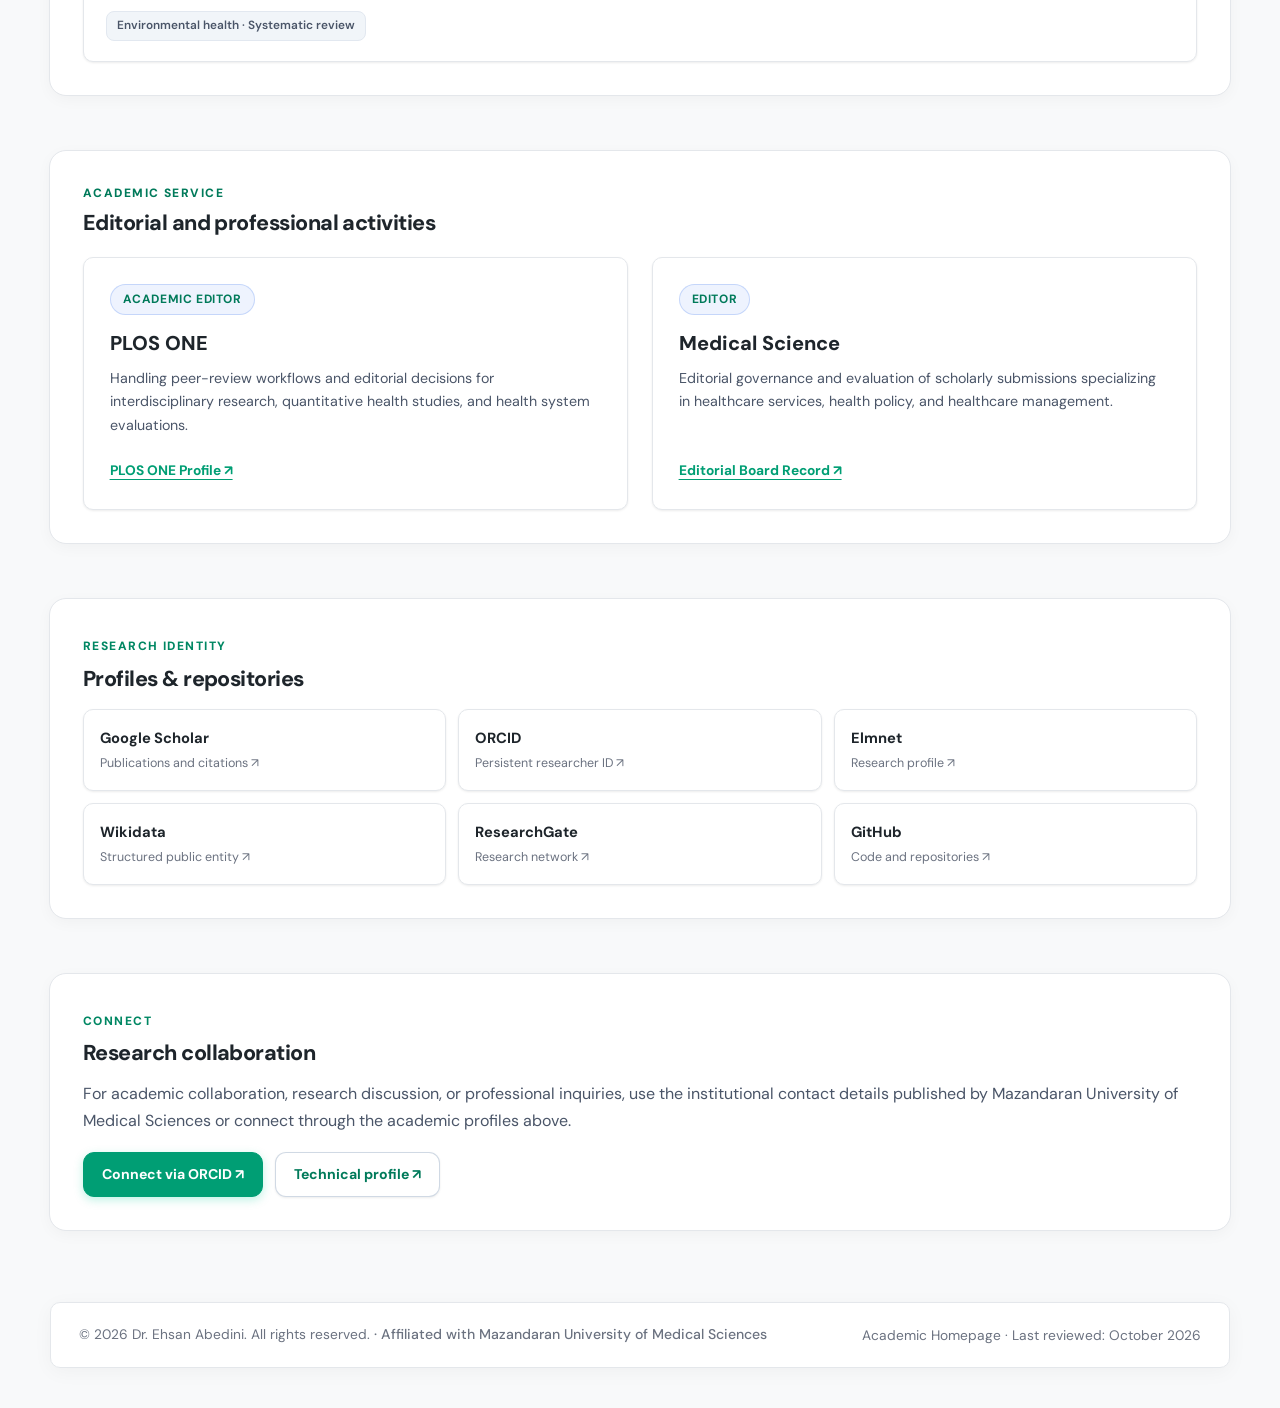
==== commit 0c45cedd: "Update index.html" ====
--- a/index.html
+++ b/index.html
@@ -336,7 +336,6 @@
   <!-- نوار تب‌های ماژولار (با قابلیت اسکرول افقی نرم در موبایل) -->
   <div class="lab-tablist" role="tablist" aria-label="Research Tools">
     <button class="lab-tab is-active" role="tab" id="tab-pabon" aria-selected="true" aria-controls="panel-pabon" tabindex="0">
-      <span class="tab-badge">01</span>
       <span class="tab-label">Pabon Lasso</span>
     </button>
     <button class="lab-tab" role="tab" id="tab-power" aria-selected="false" aria-controls="panel-power" tabindex="-1">
--- a/css/main.css
+++ b/css/main.css
@@ -1,54 +1,54 @@
-      :root {
-        color-scheme: light;
-        
-        /* ۱. پایه‌های سطوح و پس‌زمینه (Parchment Surfaces) */
-        --bg-parchment: #FAF7EE;              /* پس‌زمینه اصلی صفحه */
-        --card-nokhodi: #F3EBD7;              /* پس‌زمینه کارت‌های بنتو */
-        --paper: rgba(250, 247, 238, 0.90);    /* سطح کاغذ گرم و شیشه‌ای هدر و ماژول‌ها */
-        --paper-solid: #FDFBF7;               /* کاغذ سفید گرم (بدون خیرگی مانیتور) */
-
-        /* ۲. متون و تایپوگرافی مرکبی (Archival Ink Typography) */
-        --ink: #161F1D;                       /* مرکب آرشیوی بسیار خوانا و باوقار */
-        --ink-primary: #161F1D;               /* همگام‌سازی با متغیر جدید */
-        --ink-secondary: #3D4F4B;             /* مرکب ثانویه با وقار */
-        --muted: #5A6B66;                     /* توضیحات کم‌اهمیت‌تر، زیرعنوان‌ها و سال‌ها */
-        --ink-muted: #5A6B66;
-
-        /* ۳. رنگ سازمانی زمردی دانشگاهی (Oxford/Emerald Brand) */
-        --brand: #0E4C3E;                     /* سبز زمردی عمیق */
-        --emerald-accent: #0E4C3E;
-        --brand-dark: #09332A;                /* حالت هاور تیره */
-        --brand-deep: #07251E;                /* به جای آبی قدیمی، زمردی خیلی تیره */
-        --brand-glow: rgba(14, 76, 62, 0.15); /* درخشش ملایم زمردی */
-
-        /* ۴. هایلایت‌های طلایی کتابخانه‌ای (Scholarly Gold) */
-        --gold-accent: #C4A875;
-        --teal: #C4A875;                      /* ارجاع هوشمندانه برای سازگاری با کلاس‌های موجود */
-        --teal-dark: #A88D58;
-        --teal-glow: rgba(196, 168, 117, 0.20);
-
-        /* ۵. خطوط، کادرها و بردرهای گرم (Warm Borders) */
-        --line: rgba(226, 215, 190, 0.85);    /* خطوط تفکیک بر پایه گرمای خاکی */
-        --line-subtle: rgba(226, 215, 190, 0.50);
-        --border-warm: #E2D7BE;
-
-        /* ۶. محیط کدنویسی و ترمینال آماری (R / Terminal Box) */
-        --terminal-bg: #111C18;               /* پس‌زمینه مشکی-سبز بسیار تیره */
-        --terminal-text: #E5F0ED;             /* فونت سفید-زمردی خوانا */
-
-        /* ۷. فرم و گوشه‌ها (Geometry) */
-        --radius-lg: 24px;
-        --radius-md: 16px;
-        --radius-sm: 10px;
-
-        /* ۸. سایه‌های ارگانیک متناسب با جوهر تیره (به جای سایه آبی استارتاپی) */
-        --shadow-ambient: 0 20px 48px -12px rgba(22, 31, 29, 0.08);
-        --shadow-hover: 0 24px 52px -10px rgba(14, 76, 62, 0.14); /* هاور زمردی نرم و مجلل */
-        --shadow-card:
-          0 2px 10px rgba(22, 31, 29, 0.03), 0 1px 3px rgba(22, 31, 29, 0.02);
-
-        --max: 1180px;
-      }
+:root {
+  color-scheme: light;
+  
+  /* ۱. سطوح و پس‌زمینه‌ها (ResearchGate Flat & Crisp Surfaces) */
+  --bg-parchment: #F8F9FA;              /* پس‌زمینه خاکستری خنثی و تمیز شبیه RG */
+  --card-nokhodi: #FFFFFF;              /* کارت‌ها سفید خالص */
+  --paper: rgba(255, 255, 255, 0.95);  /* هدر شیشه‌ای شفاف با ته‌رنگ سفید */
+  --paper-solid: #FFFFFF;
+
+  /* ۲. تایپوگرافی با کنتراست استاندارد آکادمیک */
+  --ink: #1E252B;                       /* جوهر زغالی تیره سازمانی ریسرچ‌گیت */
+  --ink-primary: #1E252B;
+  --ink-secondary: #4A5568;             /* متن توضیحات خوانا */
+  --muted: #6B7280;                     /* زیرعنوان‌ها و سال‌ها */
+  --ink-muted: #6B7280;
+
+  /* ۳. سبز فیروزه‌ای اختصاصی ریسرچ‌گیت (RG Teal/Mint) */
+  --brand: #009E74;                     /* نسخه بهینه برای خوانایی لینک‌ها و متون */
+  --brand-accent: #00CC99;              /* سبز امضایی روشن ریسرچ‌گیت (دکمه‌ها و بج‌ها) */
+  --emerald-accent: #009E74;
+  --brand-dark: #007A5A;                /* حالت هاور دکمه‌ها و لینک‌ها */
+  --brand-deep: #00543E;
+  --brand-glow: rgba(0, 204, 153, 0.20);
+
+  /* ۴. هایلایت‌ها */
+  --gold-accent: #00CC99;               /* جایگزینی طلایی با لهجه سبز RG */
+  --teal: #00CC99;
+  --teal-dark: #008763;
+  --teal-glow: rgba(0, 204, 153, 0.15);
+
+  /* ۵. خطوط و بردرها (خنک و بسیار تمیز) */
+  --line: #E4E7EB;                      /* خطوط خنثی و باریک شبیه باکس‌های ریسرچ‌گیت */
+  --line-subtle: #EEF2F6;
+  --border-warm: #E4E7EB;
+
+  /* ۶. ترمینال و محیط کد */
+  --terminal-bg: #1A202C;
+  --terminal-text: #E2E8F0;
+
+  /* ۷. گوشه‌ها و سایه‌ها (ریسرچ‌گیت از گوشه‌های متعادل‌تر و سایه ملایم استفاده می‌کند) */
+  --radius-lg: 16px;                    /* متعادل‌تر نسبت به ۲۴ پیکسل قبلی */
+  --radius-md: 10px;
+  --radius-sm: 6px;
+
+  --shadow-ambient: 0 4px 16px rgba(0, 0, 0, 0.04);
+  --shadow-hover: 0 8px 24px rgba(0, 158, 116, 0.12);
+  --shadow-card: 0 1px 3px rgba(0, 0, 0, 0.05), 0 1px 2px rgba(0, 0, 0, 0.03);
+
+  --max: 1180px;
+}
+
 
       * {
         box-sizing: border-box;
@@ -59,41 +59,24 @@
         scroll-padding-top: 110px;
       }
 
-      body {
-        margin: 0;
-        color: var(--ink);
-        font-family:
-          "DM Sans",
-          -apple-system,
-          BlinkMacSystemFont,
-          "Segoe UI",
-          Roboto,
-          sans-serif;
-        /* پس‌زمینه پایه: نخودی استخوانی ملایم */
-        background-color: #FAF7EE;
-        /* هاله‌های نوری گرم: عسلی/خاکی ملایم در گوشه‌ها برای ایجاد عمق ارگانیک */
-        background-image:
-          radial-gradient(
-            at 0% 0%,
-            rgba(196, 168, 117, 0.12) 0px,
-            transparent 50%
-          ),
-          radial-gradient(
-            at 100% 0%,
-            rgba(223, 199, 155, 0.10) 0px,
-            transparent 45%
-          ),
-          radial-gradient(
-            at 50% 100%,
-            rgba(243, 235, 215, 0.4) 0px,
-            transparent 80%
-          );
-
-        background-attachment: fixed;
-        line-height: 1.65;
-        -webkit-font-smoothing: antialiased;
-        -moz-osx-font-smoothing: grayscale;
-      }
+body {
+  margin: 0;
+  color: var(--ink);
+  font-family:
+    "DM Sans",
+    -apple-system,
+    BlinkMacSystemFont,
+    "Segoe UI",
+    Roboto,
+    sans-serif;
+  /* پس‌زمینه تمیز و یکدست ریسرچ‌گیت */
+  background-color: var(--bg-parchment);
+  background-image: none; /* گرادیانت‌های نخودی حذف می‌شوند */
+  line-height: 1.65;
+  -webkit-font-smoothing: antialiased;
+  -moz-osx-font-smoothing: grayscale;
+}
+
 
       a {
         color: var(--brand);
@@ -160,42 +143,42 @@
         background: transparent;
       }
 
-      .progress span {
-        display: block;
-        height: 100%;
-        width: 0;
-        background: linear-gradient(90deg, #2563eb, #0d9488, #4f46e5);
-        box-shadow: 0 0 10px rgba(37, 99, 235, 0.5);
-      }
-
-      /* 2. Site Header با جلوه بلور فوق‌العاده باکلاس و بردر نوری */
-      .site-header {
-        position: sticky;
-        top: 14px;
-        z-index: 1000;
-        width: min(calc(100% - 32px), var(--max));
-        margin: 14px auto 0;
-        
-        /* تغییرات جدید برای تفکیک عالی روی کارت‌های سفید/نخودی */
-        background: rgba(250, 247, 238, 0.88); /* پس‌زمینه نخودی مات و باکیفیت */
-        border: 1px solid rgba(226, 215, 190, 0.9); /* بردر گرم و مشخص */
-        border-radius: var(--radius-lg);
-        
-        backdrop-filter: blur(24px) saturate(200%);
-        -webkit-backdrop-filter: blur(24px) saturate(200%);
-        
-        box-shadow:
-          0 12px 35px -6px rgba(22, 31, 29, 0.1),
-          0 4px 12px -2px rgba(22, 31, 29, 0.05),
-          inset 0 1px 0 rgba(255, 255, 255, 0.8);
-
-        --header-pad-x: 24px;
-        --avatar-size: 80px;
-        --header-gap: 20px;
-        --content-indent: calc(
-          var(--header-pad-x) + var(--avatar-size) + var(--header-gap)
-        );
-      }
+   .progress span {
+     display: block;
+     height: 100%;
+     width: 0;
+     background: linear-gradient(90deg, #00CC99, #009E74);
+     box-shadow: 0 0 10px rgba(0, 204, 153, 0.4);
+   }
+
+
+.site-header {
+  position: sticky;
+  top: 14px;
+  z-index: 1000;
+  width: min(calc(100% - 32px), var(--max));
+  margin: 14px auto 0;
+  
+  /* ترکیب سفید کریستالی مدرن */
+  background: rgba(255, 255, 255, 0.94);
+  border: 1px solid var(--line);
+  border-radius: var(--radius-lg);
+  
+  backdrop-filter: blur(20px);
+  -webkit-backdrop-filter: blur(20px);
+  
+  box-shadow:
+    0 4px 20px -2px rgba(0, 0, 0, 0.05),
+    0 2px 6px -1px rgba(0, 0, 0, 0.02);
+
+  --header-pad-x: 24px;
+  --avatar-size: 80px;
+  --header-gap: 20px;
+  --content-indent: calc(
+    var(--header-pad-x) + var(--avatar-size) + var(--header-gap)
+  );
+}
+
 
 
       .header-inner {
@@ -327,14 +310,13 @@
         color: var(--brand);
       }
 
-      nav a.active {
-        color: var(--brand);
-        background: #ffffff;
-        font-weight: 700;
-        box-shadow:
-          0 2px 6px rgba(15, 23, 42, 0.04),
-          inset 0 0 0 1px rgba(37, 99, 235, 0.2);
-      }
+   nav a.active {
+     color: var(--brand);
+     background: rgba(0, 204, 153, 0.08);
+     font-weight: 700;
+     box-shadow: inset 0 0 0 1px rgba(0, 204, 153, 0.3);
+   }
+
       
       /* =========================================================
          Header: Condensed / Shrink Mode (Center-Aligned Navbar)
@@ -945,7 +927,7 @@
         text-decoration: none;
         font-weight: 700;
         font-size: 0.88rem;
-        box-shadow: 0 4px 12px rgba(37, 99, 235, 0.25);
+        box-shadow: 0 3px 10px rgba(0, 204, 153, 0.25);
         transition: all 0.2s ease;
       }
 
@@ -1006,31 +988,40 @@
         transform: translateY(-2px);
       }
 
-      /* Footer مدرن و شکیل */
-      .site-footer {
-        font-size: 0.86rem;
-        color: var(--muted);
-        width: min(calc(100% - 32px), var(--max));
-        padding: 1.25rem 1.75rem;
-        margin: 4.5rem auto 2.5rem;
-        background: rgba(250, 247, 238, 0.85);
-        backdrop-filter: blur(16px);
-        -webkit-backdrop-filter: blur(16px);
-        border: 1px solid var(--border-warm);
-        border-radius: var(--radius-md);
-        box-shadow: 0 4px 20px rgba(22, 31, 29, 0.04);
-      }
-
-      .footer-container {
-        width: 100%;
-        margin: 0;
-        padding: 0;
-        display: flex;
-        justify-content: space-between;
-        align-items: center;
-        flex-wrap: wrap;
-        gap: 1rem;
-      }
+/* فوتر مدرن و شکیل با اولویت قطعی */
+footer.site-footer,
+.site-footer {
+  font-size: 0.86rem;
+  color: var(--muted, #4A5568);
+  width: min(calc(100% - 32px), var(--max, 1200px));
+  padding: 1.25rem 1.75rem;
+  margin: 4.5rem auto 2.5rem;
+  
+  /* اعمال اجباری رنگ سفید شیشه‌ای ریسرچ‌گیت */
+  background: rgba(255, 255, 255, 0.90) !important;
+  background-color: #ffffff !important;
+  
+  /* حفظ بلور مدرن */
+  backdrop-filter: blur(16px);
+  -webkit-backdrop-filter: blur(16px);
+  
+  /* بردر و گوشه‌ها */
+  border: 1px solid var(--line, #E4E7EB) !important;
+  border-radius: var(--radius-md, 12px);
+  box-shadow: 0 4px 20px rgba(0, 0, 0, 0.04);
+}
+
+.footer-container {
+  width: 100%;
+  margin: 0;
+  padding: 0;
+  display: flex;
+  justify-content: space-between;
+  align-items: center;
+  flex-wrap: wrap;
+  gap: 1rem;
+}
+
 
       /* Media Queries */
       @media (max-width: 768px) {
--- a/css/toolkit.css
+++ b/css/toolkit.css
@@ -1 +1,84 @@
+.pabon-controls {
+  display: flex;
+  flex-direction: column;
+  gap: 0.75rem;
+  margin-bottom: 1rem;
+}
+
+.ctrl-group label {
+  display: flex;
+  justify-content: space-between;
+  font-size: 0.8rem;
+  font-weight: 500;
+  margin-bottom: 0.25rem;
+  color: var(--text-muted, #64748b);
+}
+
+.ctrl-group output {
+  font-weight: 700;
+  color: var(--text-primary, #0f172a);
+}
+
+.ctrl-group input[type="range"] {
+  width: 100%;
+  accent-color: var(--accent-warm, #d97706);
+  cursor: pointer;
+}
+
+.pabon-kpis {
+  display: grid;
+  grid-template-columns: repeat(3, 1fr);
+  gap: 0.5rem;
+  margin-bottom: 1rem;
+}
+
+.kpi-card {
+  background: var(--bg-card-subtle, rgba(0, 0, 0, 0.02));
+  border: 1px solid var(--border-color, rgba(0, 0, 0, 0.08));
+  border-radius: 8px;
+  padding: 0.5rem 0.25rem;
+  text-align: center;
+}
+
+.kpi-label {
+  display: block;
+  font-size: 0.68rem;
+  color: var(--text-muted, #64748b);
+}
+
+.kpi-val {
+  font-size: 0.95rem;
+  font-weight: 700;
+}
+
+.pabon-chart-container {
+  position: relative;
+  border-radius: 8px;
+  background: var(--bg-card, #ffffff);
+  border: 1px solid var(--border-color, rgba(0, 0, 0, 0.08));
+  padding: 0.5rem;
+}
+
+.zone-badge {
+  position: absolute;
+  top: 10px;
+  right: 10px;
+  font-size: 0.7rem;
+  font-weight: 600;
+  padding: 2px 8px;
+  border-radius: 12px;
+  border: 1px solid currentColor;
+  background: var(--bg-card, #ffffff);
+}
+
+.tool-insight {
+  margin-top: 0.75rem;
+  font-size: 0.78rem;
+  line-height: 1.45;
+  color: var(--text-secondary, #334155);
+}
+
+.pabon-point {
+  transition: cx 0.15s ease-out, cy 0.15s ease-out;
+}
    /* Research Toolkit Isolated Styles - Dr. Ehsan Abedini */
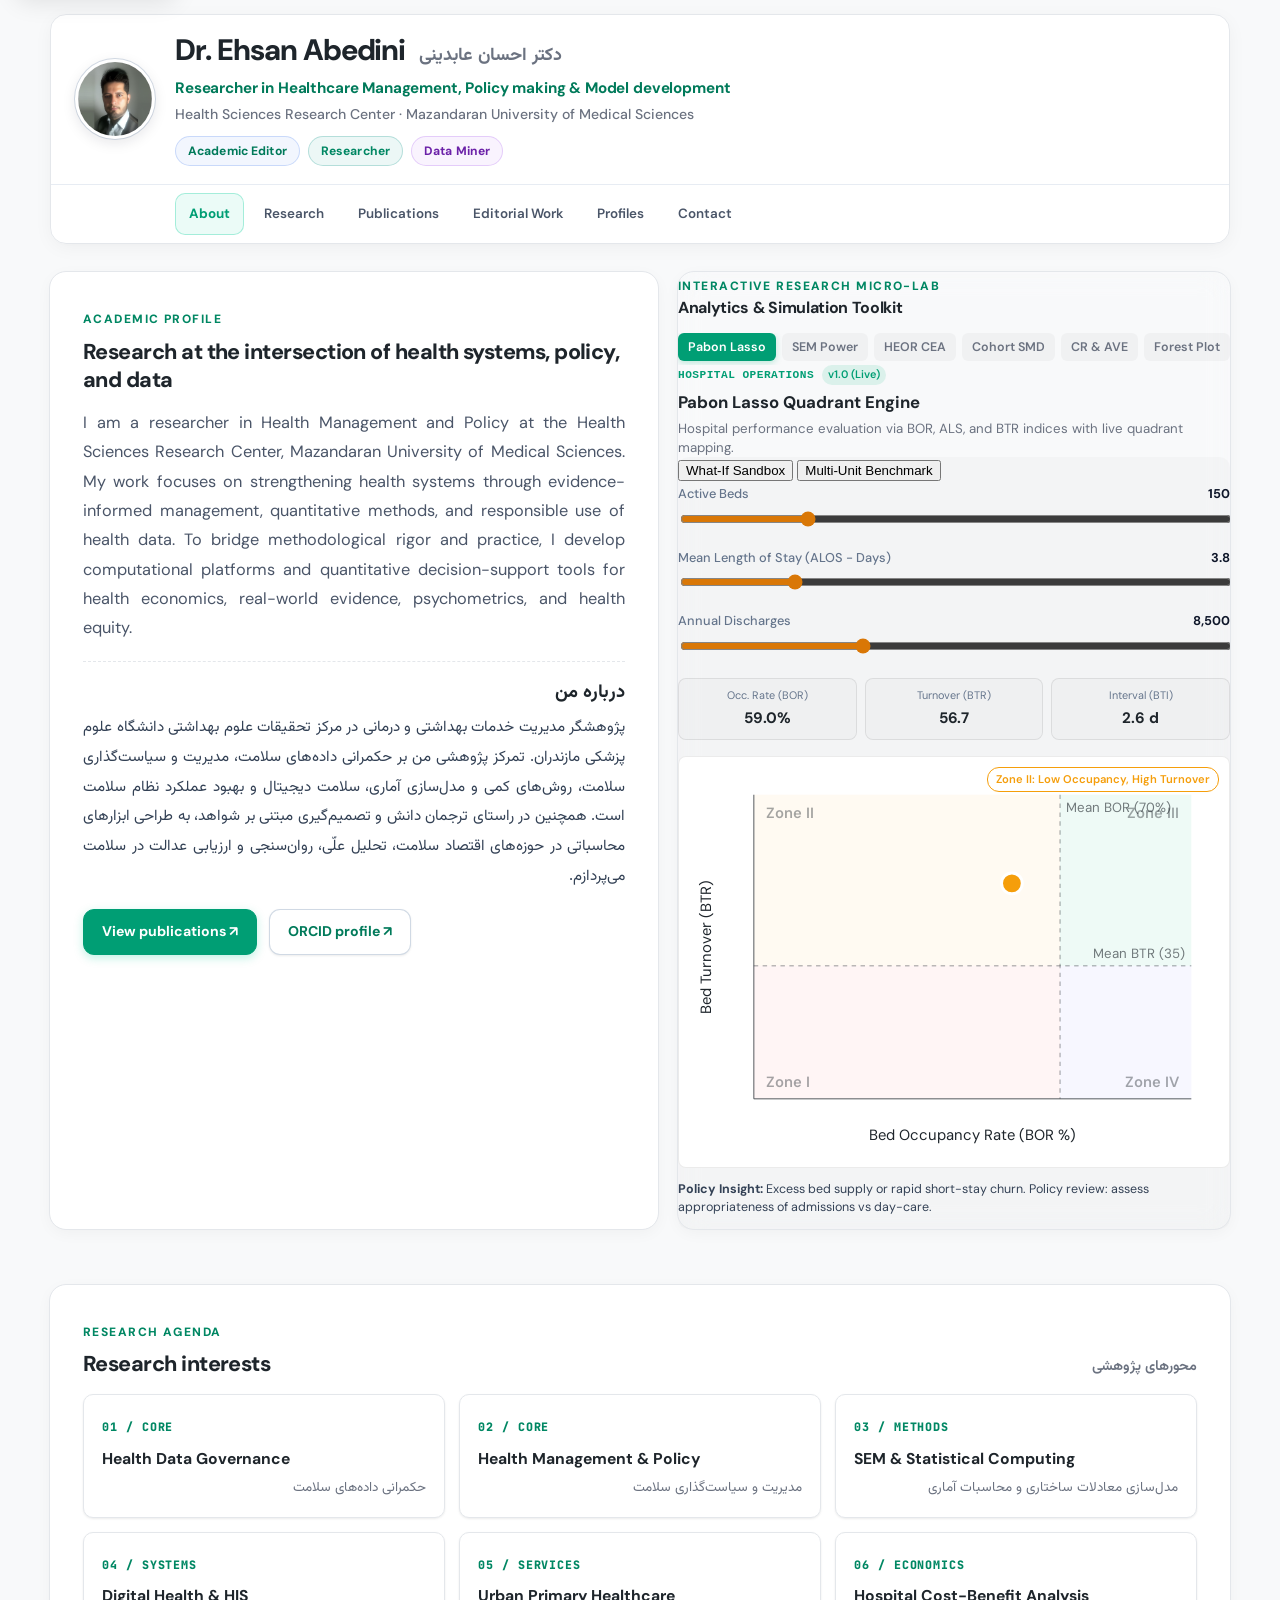
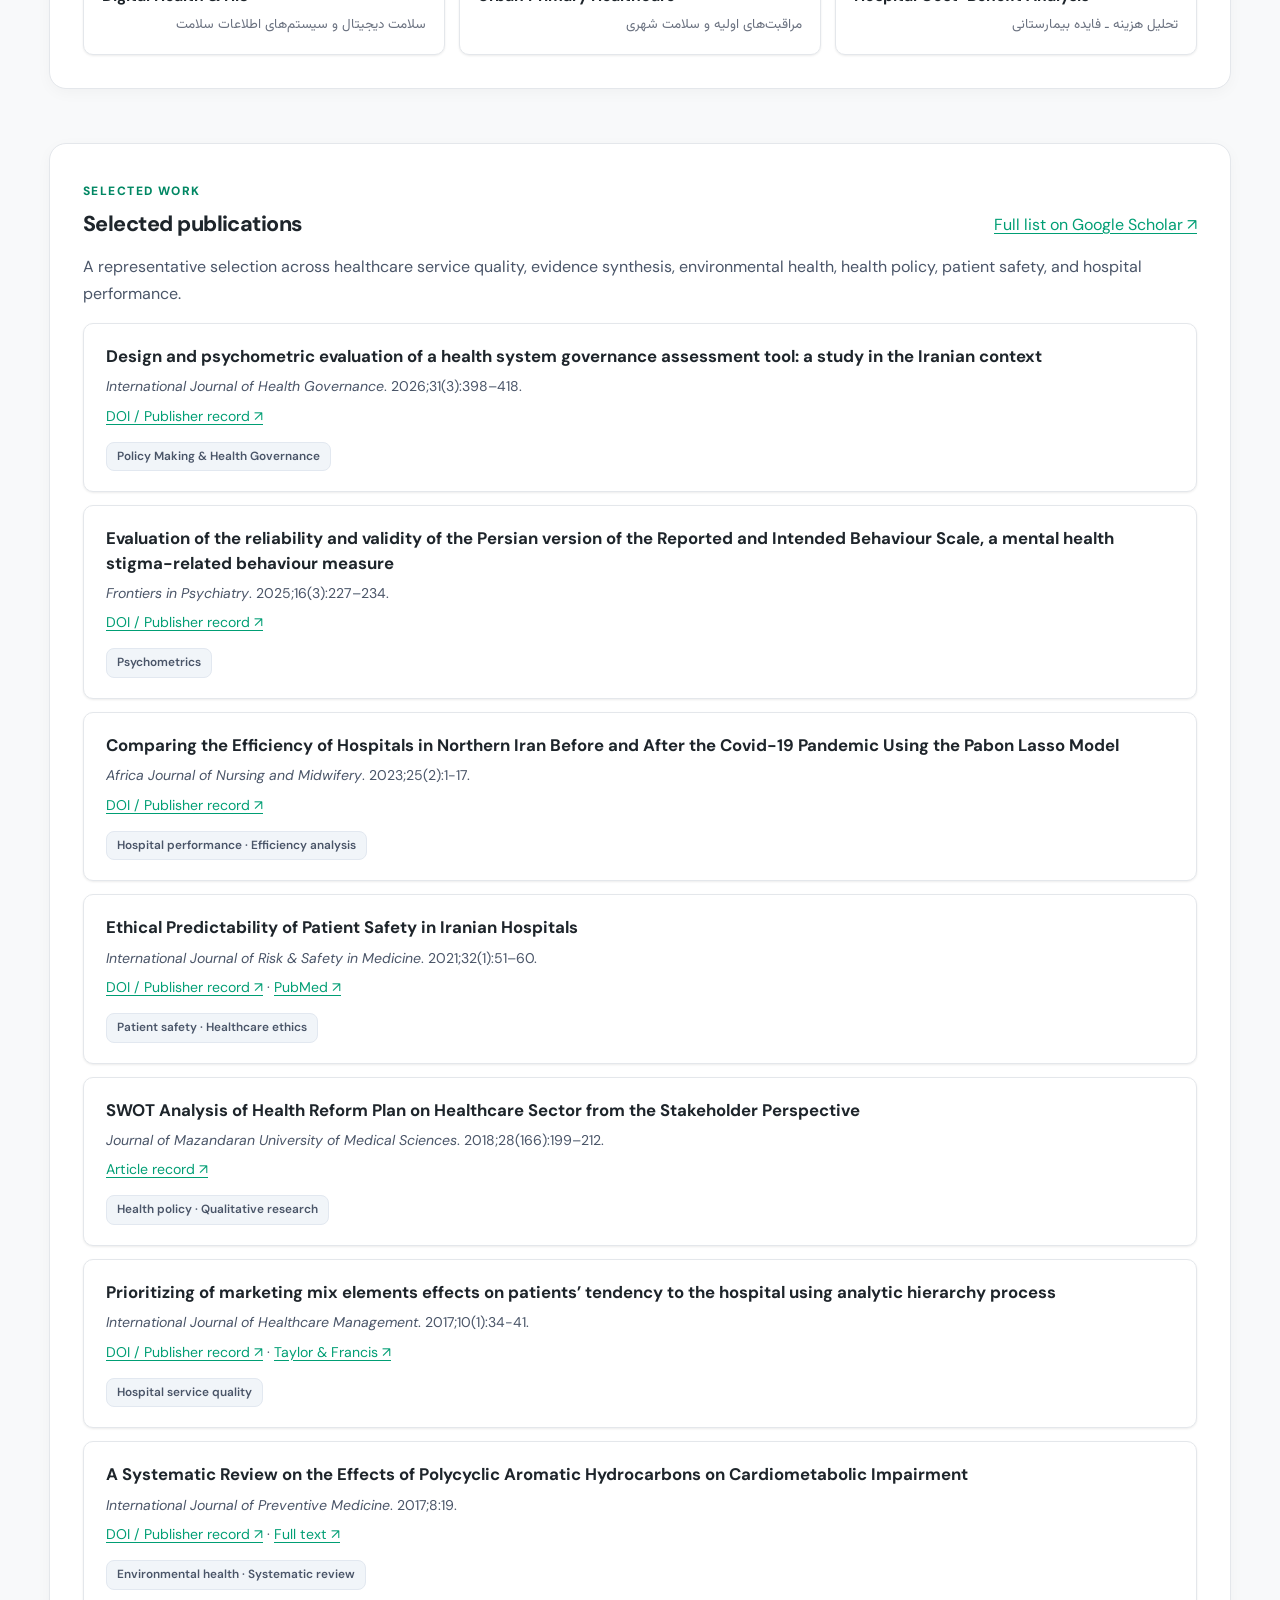
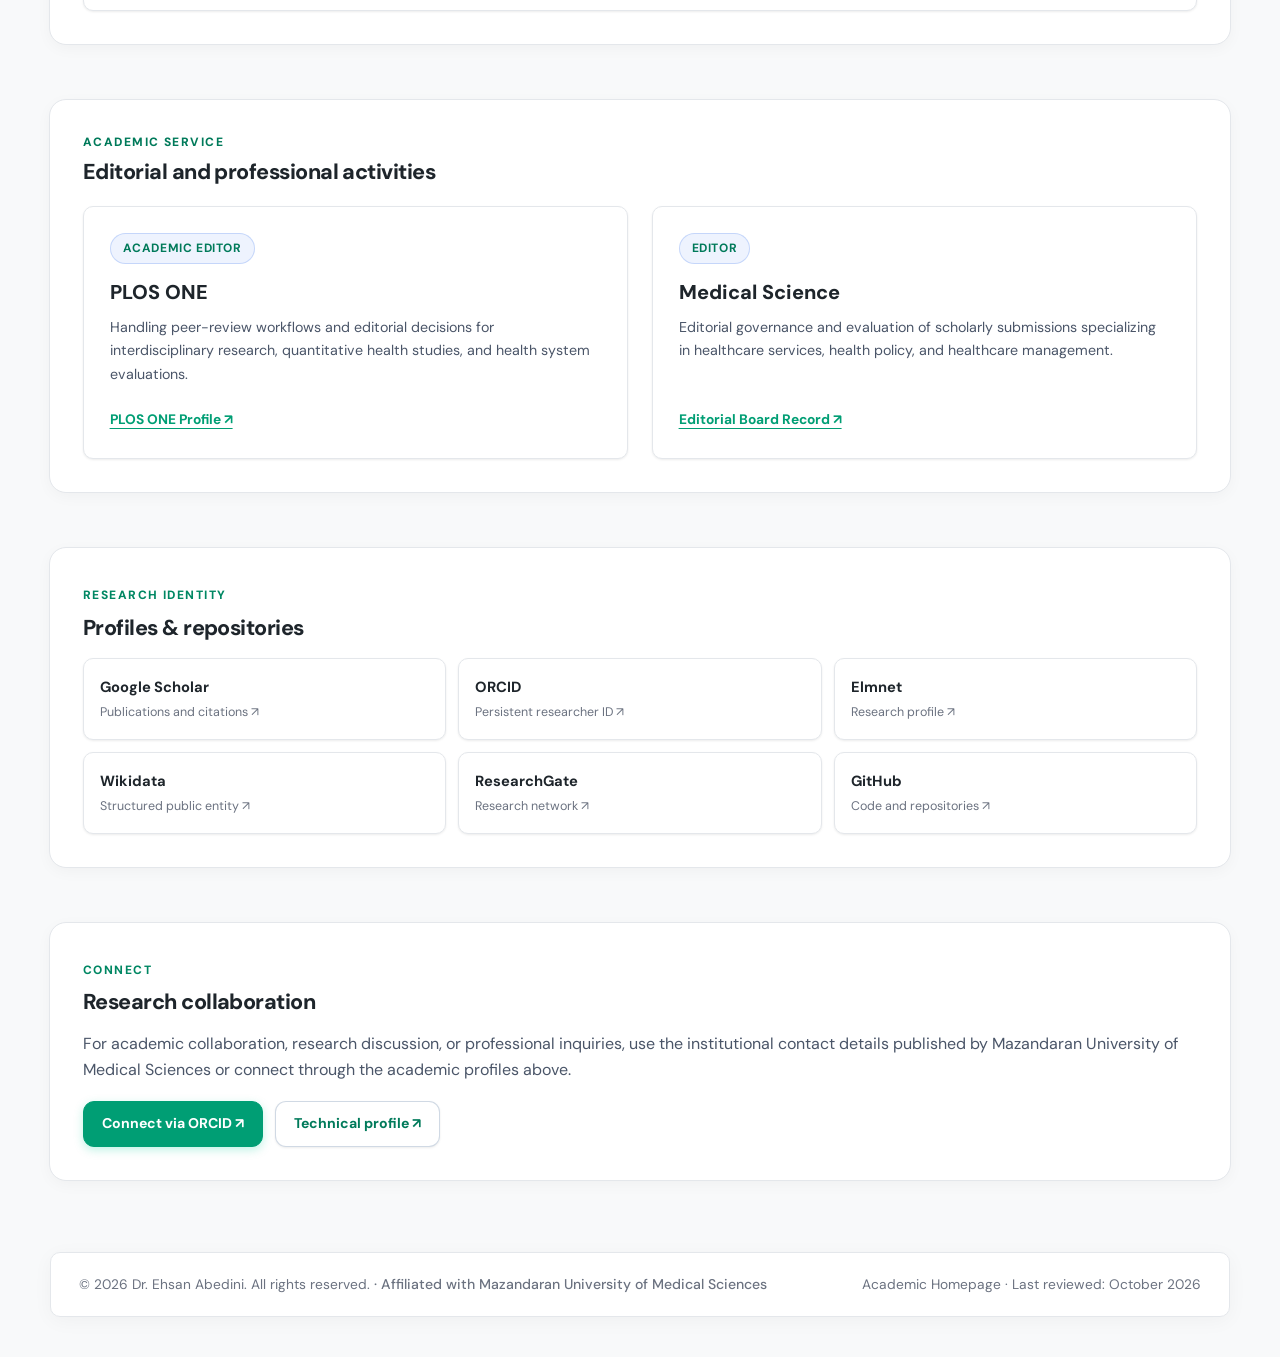
==== commit 401d66d5: "Update index.html" ====
--- a/index.html
+++ b/index.html
@@ -339,23 +339,18 @@
       <span class="tab-label">Pabon Lasso</span>
     </button>
     <button class="lab-tab" role="tab" id="tab-power" aria-selected="false" aria-controls="panel-power" tabindex="-1">
-      <span class="tab-badge">02</span>
       <span class="tab-label">SEM Power</span>
     </button>
     <button class="lab-tab" role="tab" id="tab-cea" aria-selected="false" aria-controls="panel-cea" tabindex="-1">
-      <span class="tab-badge">03</span>
       <span class="tab-label">HEOR CEA</span>
     </button>
     <button class="lab-tab" role="tab" id="tab-smd" aria-selected="false" aria-controls="panel-smd" tabindex="-1">
-      <span class="tab-badge">04</span>
       <span class="tab-label">Cohort SMD</span>
     </button>
     <button class="lab-tab" role="tab" id="tab-crave" aria-selected="false" aria-controls="panel-crave" tabindex="-1">
-      <span class="tab-badge">05</span>
       <span class="tab-label">CR &amp; AVE</span>
     </button>
     <button class="lab-tab" role="tab" id="tab-meta" aria-selected="false" aria-controls="panel-meta" tabindex="-1">
-      <span class="tab-badge">06</span>
       <span class="tab-label">Forest Plot</span>
     </button>
   </div>
